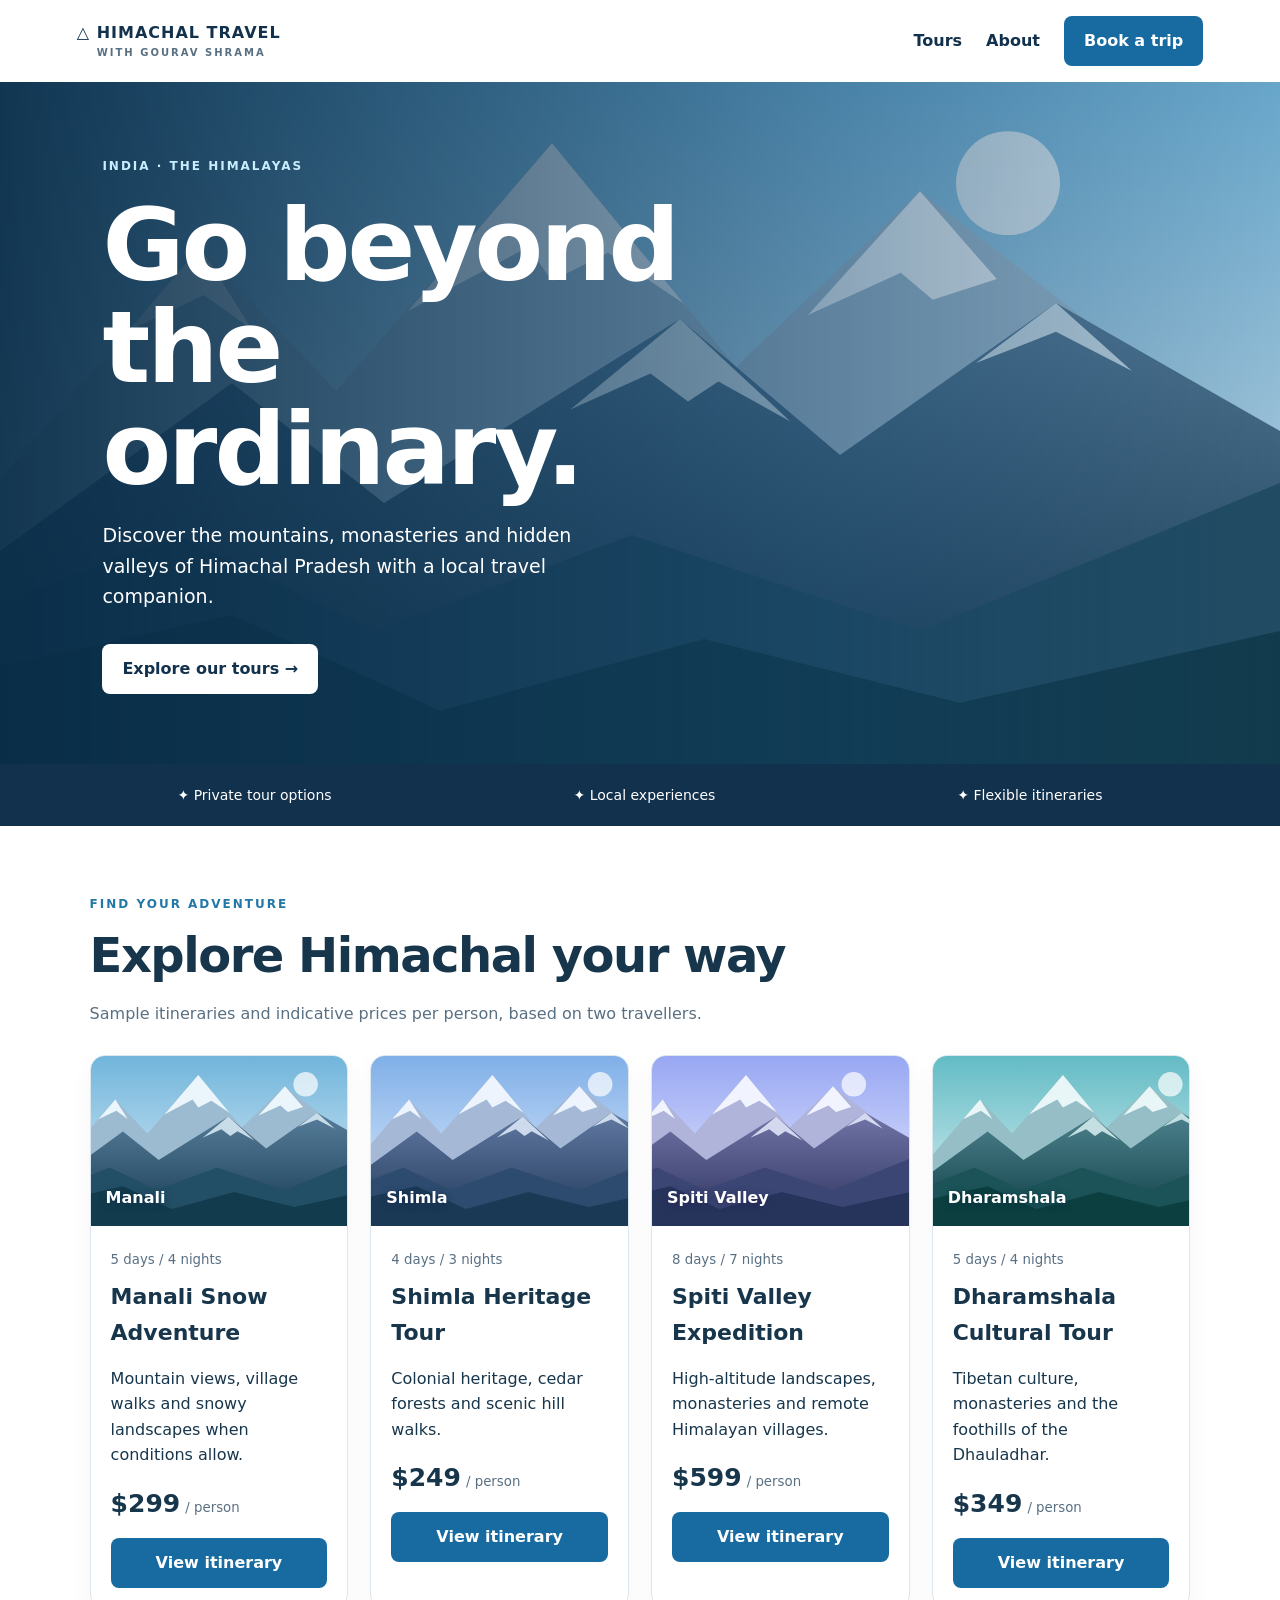
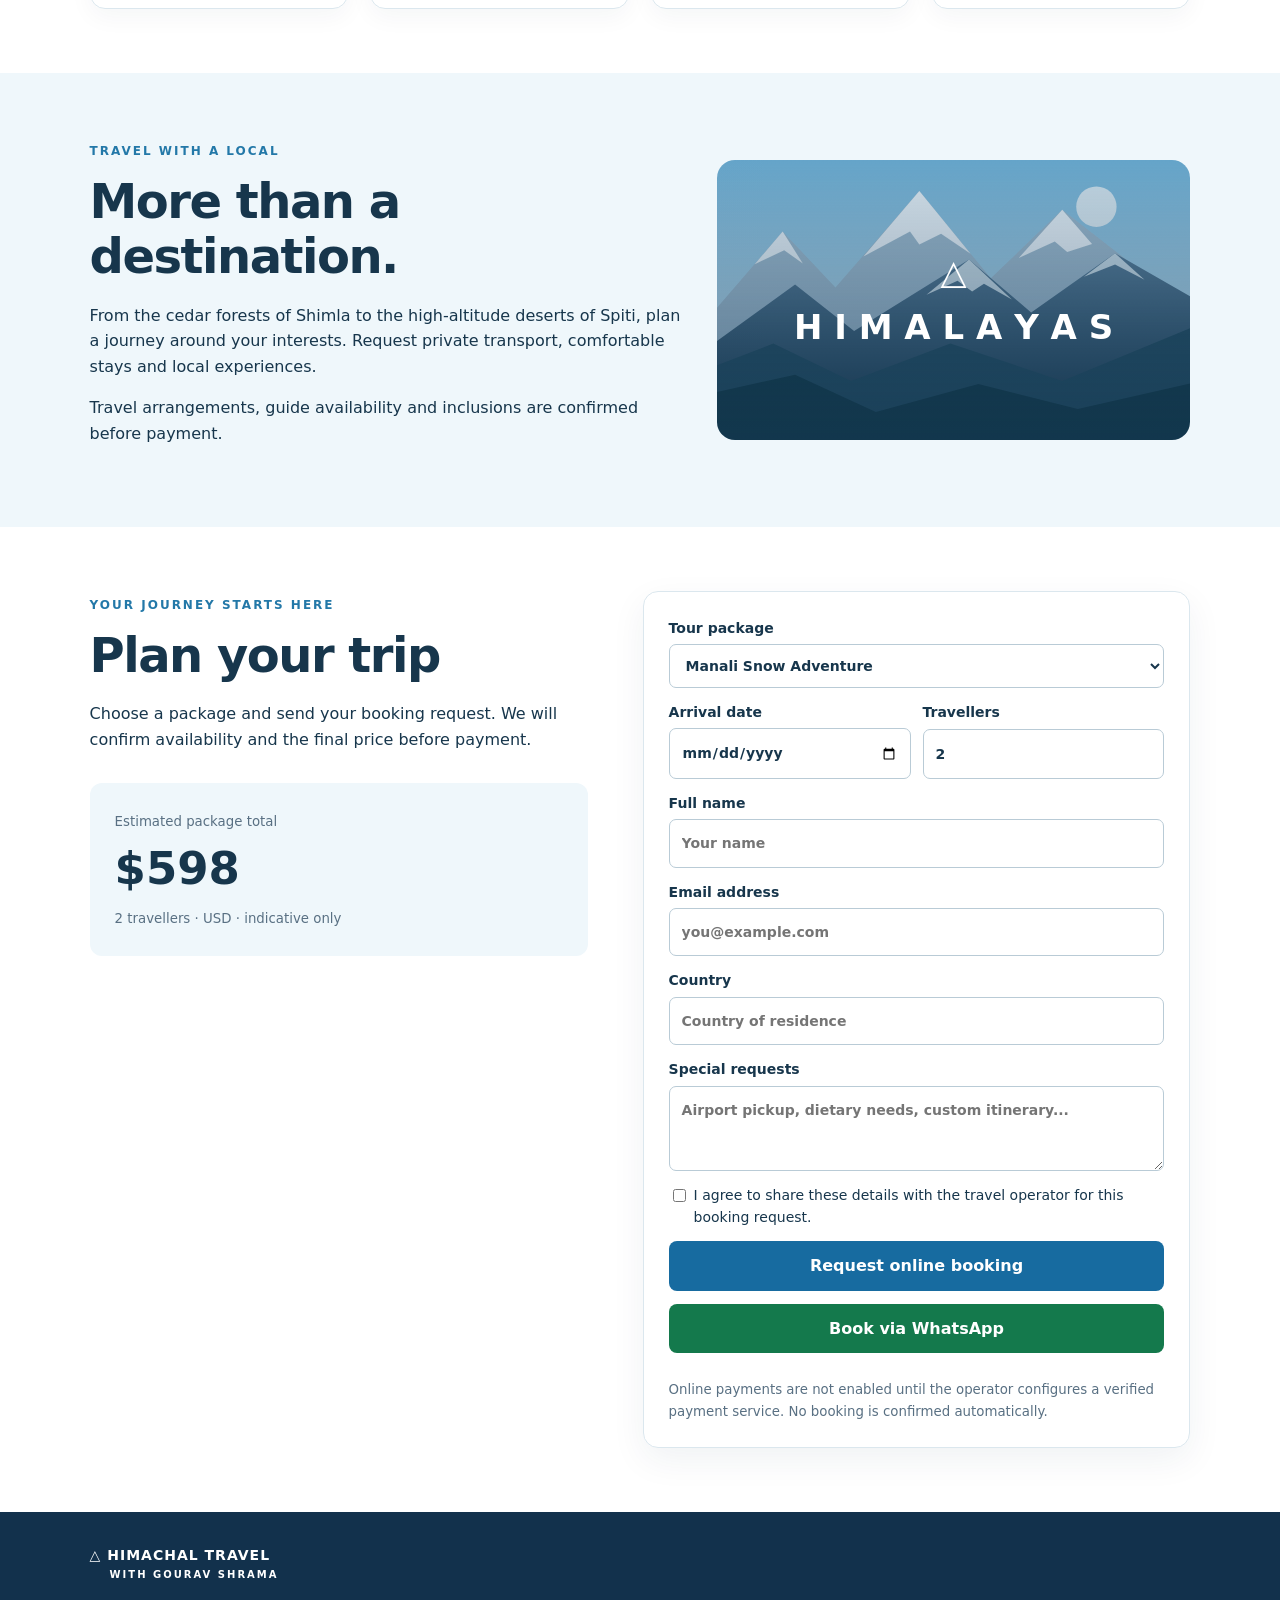
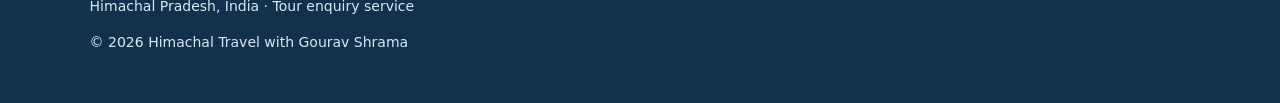
==== himachal-travel-updated/index.html @ ea7b20e8 "Update index.html" ====
<!doctype html><html lang="en"><head> <meta name="google-site-verification" content="g4-q1hpAnhOGBbg5wOtM6oH7bX7Vx7xSUIx_W6AOw4U" />                                <meta charset="utf-8"><meta name="viewport" content="width=device-width,initial-scale=1"><title>Himachal Travel with Gourav Shrama</title><link rel="stylesheet" href="style.css"></head><body><header><a class="brand" href="#home">△ HIMACHAL TRAVEL <small>WITH GOURAV SHRAMA</small></a><nav><a href="#tours">Tours</a><a href="#about">About</a><a href="#booking" class="btn">Book a trip</a></nav></header><main><section class="hero" id="home"><div class="hero-content"><span class="eyebrow">INDIA · THE HIMALAYAS</span><h1>Go beyond<br>the ordinary.</h1><p>Discover the mountains, monasteries and hidden valleys of Himachal Pradesh with a local travel companion.</p><a class="btn" href="#tours">Explore our tours →</a></div></section><section class="strip"><span>✦ Private tour options</span><span>✦ Local experiences</span><span>✦ Flexible itineraries</span></section><section id="tours" class="section"><span class="eyebrow">FIND YOUR ADVENTURE</span><h2>Explore Himachal your way</h2><p class="muted">Sample itineraries and indicative prices per person, based on two travellers.</p><div id="cards" class="cards"></div></section><section id="about" class="about section"><div><span class="eyebrow">TRAVEL WITH A LOCAL</span><h2>More than a destination.</h2><p>From the cedar forests of Shimla to the high-altitude deserts of Spiti, plan a journey around your interests. Request private transport, comfortable stays and local experiences.</p><p>Travel arrangements, guide availability and inclusions are confirmed before payment.</p></div><div class="mountain-art" aria-hidden="true">△<br>H I M A L A Y A S</div></section><section id="booking" class="section booking"><div><span class="eyebrow">YOUR JOURNEY STARTS HERE</span><h2>Plan your trip</h2><p>Choose a package and send your booking request. We will confirm availability and the final price before payment.</p><div class="estimate"><small>Estimated package total</small><strong id="total">$598</strong><small id="summary">2 travellers · USD · indicative only</small></div></div><form id="bookingForm"><label>Tour package<select id="tour" name="tour" required></select></label><div class="pair"><label>Arrival date<input type="date" name="date" id="date" required></label><label>Travellers<input type="number" id="people" name="people" min="1" max="20" value="2" required></label></div><label>Full name<input name="name" autocomplete="name" required maxlength="100" placeholder="Your name"></label><label>Email address<input type="email" name="email" autocomplete="email" required placeholder="you@example.com"></label><label>Country<input name="country" autocomplete="country-name" required maxlength="100" placeholder="Country of residence"></label><label>Special requests<textarea name="notes" maxlength="1000" placeholder="Airport pickup, dietary needs, custom itinerary..."></textarea></label><label class="consent"><input type="checkbox" required> I agree to share these details with the travel operator for this booking request.</label><button class="btn" type="submit">Request online booking</button><button class="btn whatsapp" type="button" id="wa">Book via WhatsApp</button><p id="status" role="status"></p><small>Online payments are not enabled until the operator configures a verified payment service. No booking is confirmed automatically.</small></form></section></main><footer><div class="brand">△ HIMACHAL TRAVEL <small>WITH GOURAV SHRAMA</small></div><p>Himachal Pradesh, India · Tour enquiry service</p><p>© <span id="year"></span> Himachal Travel with Gourav Shrama</p></footer><dialog id="details"><button id="close" aria-label="Close">×</button><div id="detailContent"></div><button class="btn" id="choose">Choose this tour</button></dialog><script src="app.js"></script></body></html>
---- himachal-travel-updated/style.css ----
:root{--navy:#12314c;--blue:#176ba0;--ice:#eff7fb;--ink:#17364c;--muted:#597083}*{box-sizing:border-box}html{scroll-behavior:smooth}body{margin:0;font-family:system-ui,Arial,sans-serif;color:var(--ink);background:#fff;line-height:1.6}header{display:flex;justify-content:space-between;align-items:center;padding:16px 6%;background:white;gap:20px}.brand{font-weight:850;letter-spacing:1px;line-height:1.2;color:var(--navy);text-decoration:none}.brand small{display:block;font-size:10px;letter-spacing:2px;margin:5px 0 0 20px}nav{display:flex;gap:24px;align-items:center}nav a{color:var(--navy);text-decoration:none;font-weight:600}.btn{display:inline-block;background:var(--blue);color:white;border:0;border-radius:8px;padding:12px 20px;text-decoration:none;font:inherit;font-weight:700;cursor:pointer;text-align:center}.btn:hover{background:#104f78}nav .btn{color:white}.hero{min-height:560px;background:linear-gradient(90deg,#092c47ed,#103d6270 65%,#12314c20),url('mountains.svg') center/cover;display:flex;align-items:center;padding:70px 8%;color:white}.hero-content{max-width:650px}.eyebrow{font-size:12px;font-weight:800;letter-spacing:2px;color:#2378a8}.hero .eyebrow{color:#c9edff}.hero h1{font-size:clamp(50px,8vw,100px);line-height:1.02;letter-spacing:-3px;margin:18px 0}.hero p{max-width:510px;font-size:19px}.hero .btn{background:white;color:var(--navy);margin-top:14px}.strip{display:flex;justify-content:space-around;gap:15px;flex-wrap:wrap;background:var(--navy);color:white;padding:20px 5%;font-size:14px}.section{padding:64px 7%;max-width:1440px;margin:auto}h2{font-size:clamp(30px,4vw,48px);letter-spacing:-1.5px;line-height:1.15;margin:12px 0 18px}.muted,small{color:var(--muted)}.cards{display:grid;grid-template-columns:repeat(auto-fit,minmax(245px,1fr));gap:22px;margin-top:28px}.tour-card{border:1px solid #dbe7ee;border-radius:15px;overflow:hidden;box-shadow:0 8px 25px #12314c0b}.tour-image{height:170px;background:url('mountains.svg') center/cover;display:flex;align-items:flex-end;padding:15px;color:white;text-shadow:0 2px 7px #12314c}.tour-card:nth-child(2) .tour-image{background-position:20% 70%;filter:hue-rotate(15deg)}.tour-card:nth-child(3) .tour-image{background-position:80% 50%;filter:hue-rotate(35deg)}.tour-card:nth-child(4) .tour-image{background-position:0% 30%;filter:hue-rotate(-20deg)}.tour-content{padding:20px}.tour-content h3{margin:8px 0;font-size:22px}.price{font-size:25px;font-weight:800}.tour-content .btn{width:100%;margin-top:14px}.about{background:var(--ice);display:grid;grid-template-columns:1.25fr 1fr;gap:35px;align-items:center}.mountain-art{background:linear-gradient(#12314c20,#12314c80),url('mountains.svg') center/cover;border-radius:18px;min-height:280px;display:grid;place-content:center;text-align:center;color:white;font-size:34px;font-weight:700}.booking{display:grid;grid-template-columns:1fr 1.1fr;gap:55px}.estimate{padding:25px;background:var(--ice);border-radius:12px;margin-top:30px}.estimate strong{display:block;font-size:45px}form{display:grid;gap:13px;border:1px solid #dbe7ee;padding:25px;border-radius:15px;box-shadow:0 12px 35px #12314c10}label{display:grid;gap:5px;font-weight:650;font-size:14px}input,select,textarea{width:100%;padding:12px;border:1px solid #b9cbd6;border-radius:7px;font:inherit;color:var(--ink);background:white}textarea{min-height:85px}.pair{display:grid;grid-template-columns:1fr 1fr;gap:12px}.consent{display:flex;align-items:flex-start;font-weight:400}.consent input{width:auto;margin-top:5px}.whatsapp{background:#14794c}.whatsapp:hover{background:#105d3b}#status{margin:0;overflow-wrap:anywhere}footer{background:var(--navy);color:#d9e8f1;padding:35px 7%;font-size:14px}footer .brand,footer small{color:white}dialog{border:0;border-radius:16px;max-width:550px;width:90%;padding:30px;color:var(--ink)}dialog::backdrop{background:#092c47aa}#close{float:right;border:0;background:none;font-size:28px;cursor:pointer}@media(max-width:700px){header{padding:14px 4%}nav{gap:10px}nav a:not(.btn){display:none}.hero{min-height:490px}.section{padding:45px 5%}.about,.booking{grid-template-columns:1fr;gap:25px}.pair{grid-template-columns:1fr}.strip{justify-content:center}.hero h1{letter-spacing:-2px}}
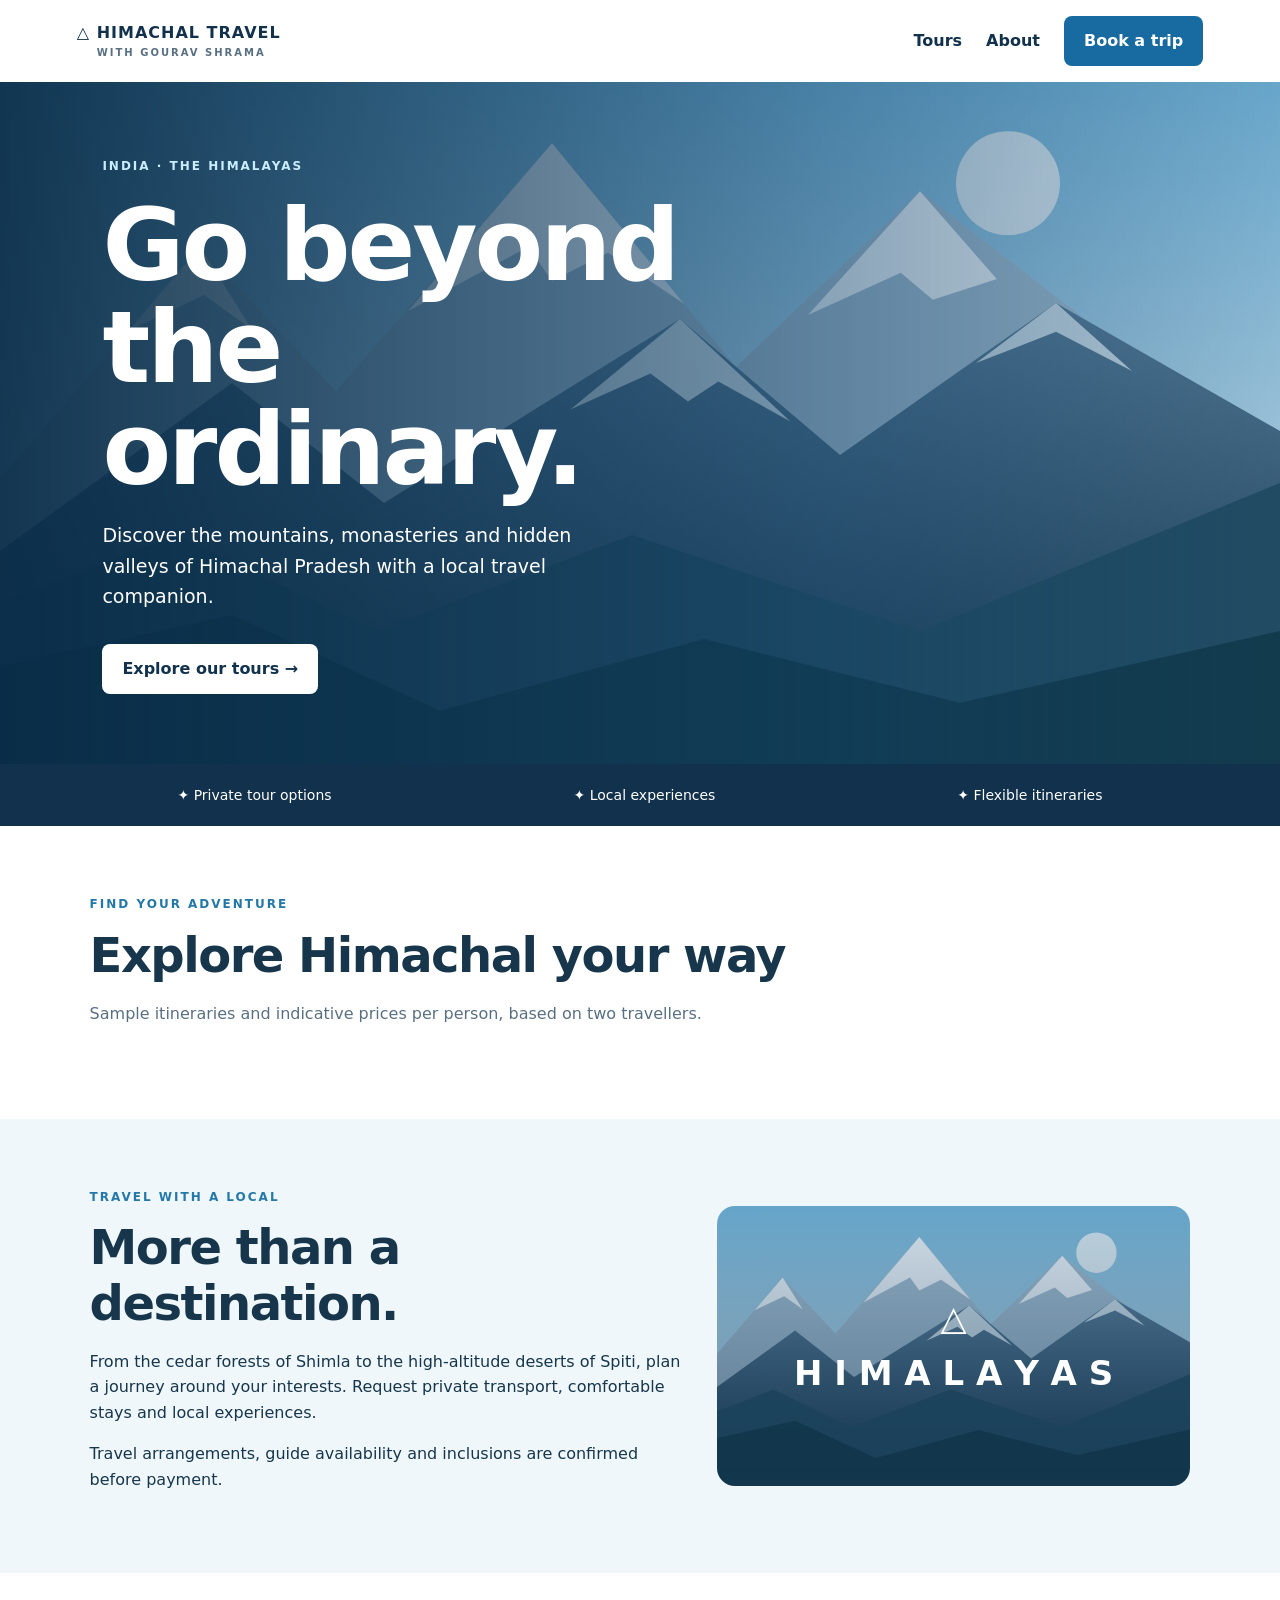
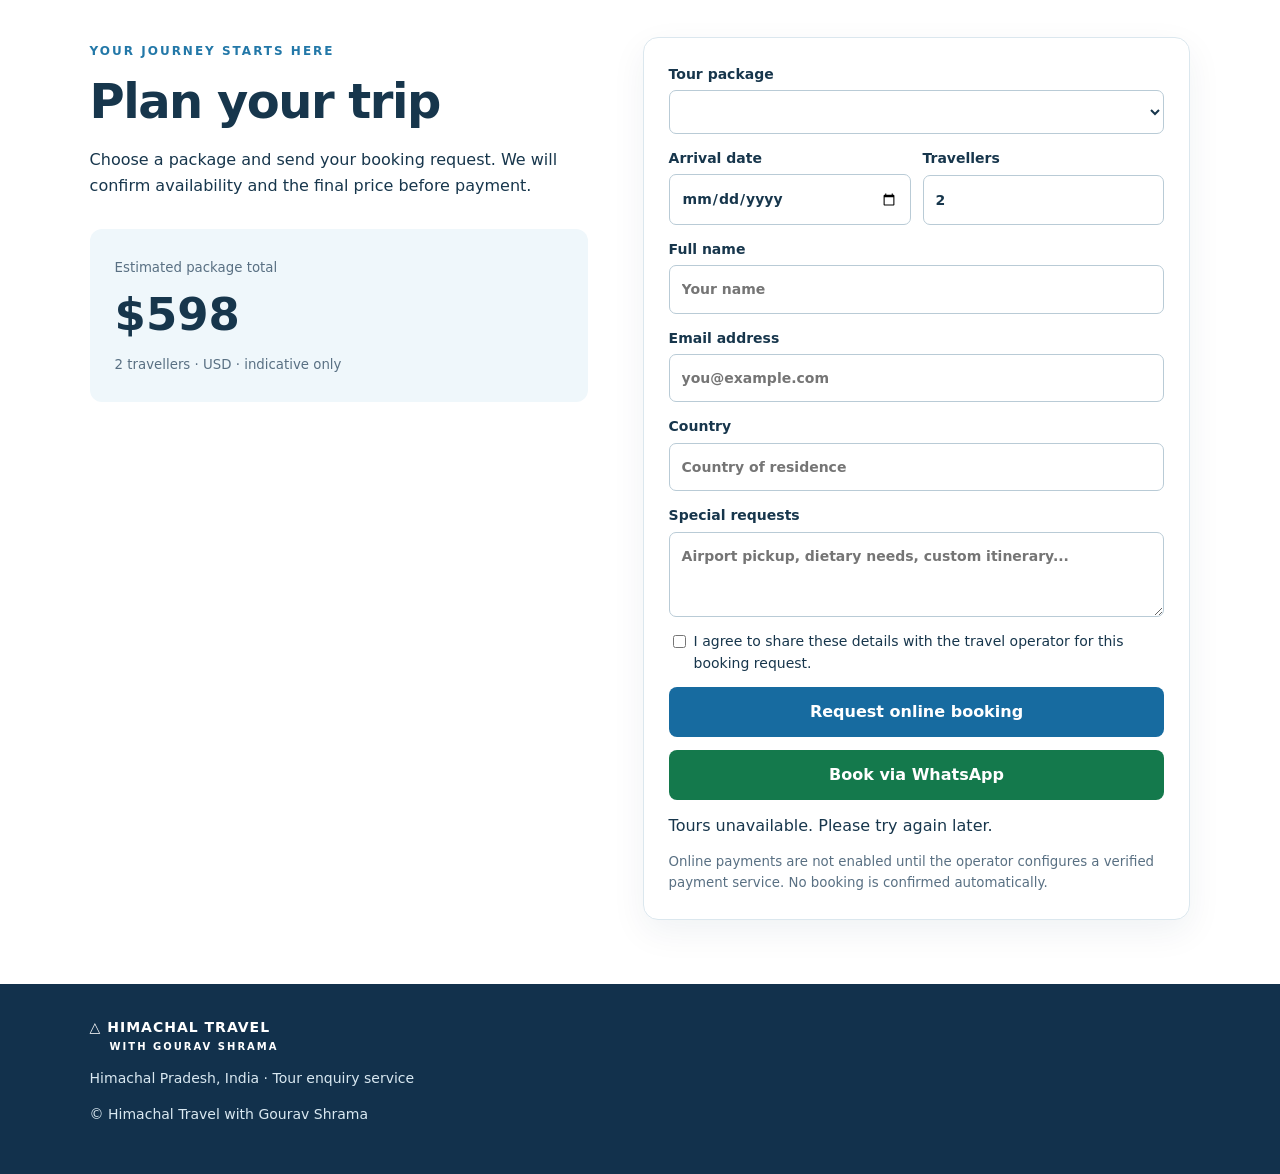
==== commit 0369fe11: "Add files via upload" ====
--- a/himachal-travel-updated/index.html
+++ b/himachal-travel-updated/index.html
@@ -1 +1 @@
-<!doctype html><html lang="en"><head> <meta name="google-site-verification" content="g4-q1hpAnhOGBbg5wOtM6oH7bX7Vx7xSUIx_W6AOw4U" />                                <meta charset="utf-8"><meta name="viewport" content="width=device-width,initial-scale=1"><title>Himachal Travel with Gourav Shrama</title><link rel="stylesheet" href="style.css"></head><body><header><a class="brand" href="#home">△ HIMACHAL TRAVEL <small>WITH GOURAV SHRAMA</small></a><nav><a href="#tours">Tours</a><a href="#about">About</a><a href="#booking" class="btn">Book a trip</a></nav></header><main><section class="hero" id="home"><div class="hero-content"><span class="eyebrow">INDIA · THE HIMALAYAS</span><h1>Go beyond<br>the ordinary.</h1><p>Discover the mountains, monasteries and hidden valleys of Himachal Pradesh with a local travel companion.</p><a class="btn" href="#tours">Explore our tours →</a></div></section><section class="strip"><span>✦ Private tour options</span><span>✦ Local experiences</span><span>✦ Flexible itineraries</span></section><section id="tours" class="section"><span class="eyebrow">FIND YOUR ADVENTURE</span><h2>Explore Himachal your way</h2><p class="muted">Sample itineraries and indicative prices per person, based on two travellers.</p><div id="cards" class="cards"></div></section><section id="about" class="about section"><div><span class="eyebrow">TRAVEL WITH A LOCAL</span><h2>More than a destination.</h2><p>From the cedar forests of Shimla to the high-altitude deserts of Spiti, plan a journey around your interests. Request private transport, comfortable stays and local experiences.</p><p>Travel arrangements, guide availability and inclusions are confirmed before payment.</p></div><div class="mountain-art" aria-hidden="true">△<br>H I M A L A Y A S</div></section><section id="booking" class="section booking"><div><span class="eyebrow">YOUR JOURNEY STARTS HERE</span><h2>Plan your trip</h2><p>Choose a package and send your booking request. We will confirm availability and the final price before payment.</p><div class="estimate"><small>Estimated package total</small><strong id="total">$598</strong><small id="summary">2 travellers · USD · indicative only</small></div></div><form id="bookingForm"><label>Tour package<select id="tour" name="tour" required></select></label><div class="pair"><label>Arrival date<input type="date" name="date" id="date" required></label><label>Travellers<input type="number" id="people" name="people" min="1" max="20" value="2" required></label></div><label>Full name<input name="name" autocomplete="name" required maxlength="100" placeholder="Your name"></label><label>Email address<input type="email" name="email" autocomplete="email" required placeholder="you@example.com"></label><label>Country<input name="country" autocomplete="country-name" required maxlength="100" placeholder="Country of residence"></label><label>Special requests<textarea name="notes" maxlength="1000" placeholder="Airport pickup, dietary needs, custom itinerary..."></textarea></label><label class="consent"><input type="checkbox" required> I agree to share these details with the travel operator for this booking request.</label><button class="btn" type="submit">Request online booking</button><button class="btn whatsapp" type="button" id="wa">Book via WhatsApp</button><p id="status" role="status"></p><small>Online payments are not enabled until the operator configures a verified payment service. No booking is confirmed automatically.</small></form></section></main><footer><div class="brand">△ HIMACHAL TRAVEL <small>WITH GOURAV SHRAMA</small></div><p>Himachal Pradesh, India · Tour enquiry service</p><p>© <span id="year"></span> Himachal Travel with Gourav Shrama</p></footer><dialog id="details"><button id="close" aria-label="Close">×</button><div id="detailContent"></div><button class="btn" id="choose">Choose this tour</button></dialog><script src="app.js"></script></body></html>
+<!doctype html><html lang="en"><head><meta name="google-site-verification" content="g4-q1hpAnhOGBbg5wOtM6oH7bX7Vx7xSUIx_W6AOw4U" /><meta charset="utf-8"><meta name="viewport" content="width=device-width,initial-scale=1"><title>Himachal Travel with Gourav Shrama</title><link rel="stylesheet" href="style.css"></head><body><header><a class="brand" href="#home">△ HIMACHAL TRAVEL <small>WITH GOURAV SHRAMA</small></a><nav><a href="#tours">Tours</a><a href="#about">About</a><a href="#booking" class="btn">Book a trip</a></nav></header><main><section class="hero" id="home"><div class="hero-content"><span class="eyebrow">INDIA · THE HIMALAYAS</span><h1>Go beyond<br>the ordinary.</h1><p>Discover the mountains, monasteries and hidden valleys of Himachal Pradesh with a local travel companion.</p><a class="btn" href="#tours">Explore our tours →</a></div></section><section class="strip"><span>✦ Private tour options</span><span>✦ Local experiences</span><span>✦ Flexible itineraries</span></section><section id="tours" class="section"><span class="eyebrow">FIND YOUR ADVENTURE</span><h2>Explore Himachal your way</h2><p class="muted">Sample itineraries and indicative prices per person, based on two travellers.</p><div id="cards" class="cards"></div></section><section id="about" class="about section"><div><span class="eyebrow">TRAVEL WITH A LOCAL</span><h2>More than a destination.</h2><p>From the cedar forests of Shimla to the high-altitude deserts of Spiti, plan a journey around your interests. Request private transport, comfortable stays and local experiences.</p><p>Travel arrangements, guide availability and inclusions are confirmed before payment.</p></div><div class="mountain-art" aria-hidden="true">△<br>H I M A L A Y A S</div></section><section id="booking" class="section booking"><div><span class="eyebrow">YOUR JOURNEY STARTS HERE</span><h2>Plan your trip</h2><p>Choose a package and send your booking request. We will confirm availability and the final price before payment.</p><div class="estimate"><small>Estimated package total</small><strong id="total">$598</strong><small id="summary">2 travellers · USD · indicative only</small></div></div><form id="bookingForm"><label>Tour package<select id="tour" name="tour" required></select></label><div class="pair"><label>Arrival date<input type="date" name="date" id="date" required></label><label>Travellers<input type="number" id="people" name="people" min="1" max="20" value="2" required></label></div><label>Full name<input name="name" autocomplete="name" required maxlength="100" placeholder="Your name"></label><label>Email address<input type="email" name="email" autocomplete="email" required placeholder="you@example.com"></label><label>Country<input name="country" autocomplete="country-name" required maxlength="100" placeholder="Country of residence"></label><label>Special requests<textarea name="notes" maxlength="1000" placeholder="Airport pickup, dietary needs, custom itinerary..."></textarea></label><label class="consent"><input type="checkbox" required> I agree to share these details with the travel operator for this booking request.</label><button class="btn" type="submit">Request online booking</button><button class="btn whatsapp" type="button" id="wa">Book via WhatsApp</button><p id="status" role="status"></p><small>Online payments are not enabled until the operator configures a verified payment service. No booking is confirmed automatically.</small></form></section></main><footer><div class="brand">△ HIMACHAL TRAVEL <small>WITH GOURAV SHRAMA</small></div><p>Himachal Pradesh, India · Tour enquiry service</p><p>© <span id="year"></span> Himachal Travel with Gourav Shrama</p></footer><dialog id="details"><button id="close" aria-label="Close">×</button><div id="detailContent"></div><button class="btn" id="choose">Choose this tour</button></dialog><script src="app.js"></script></body></html>
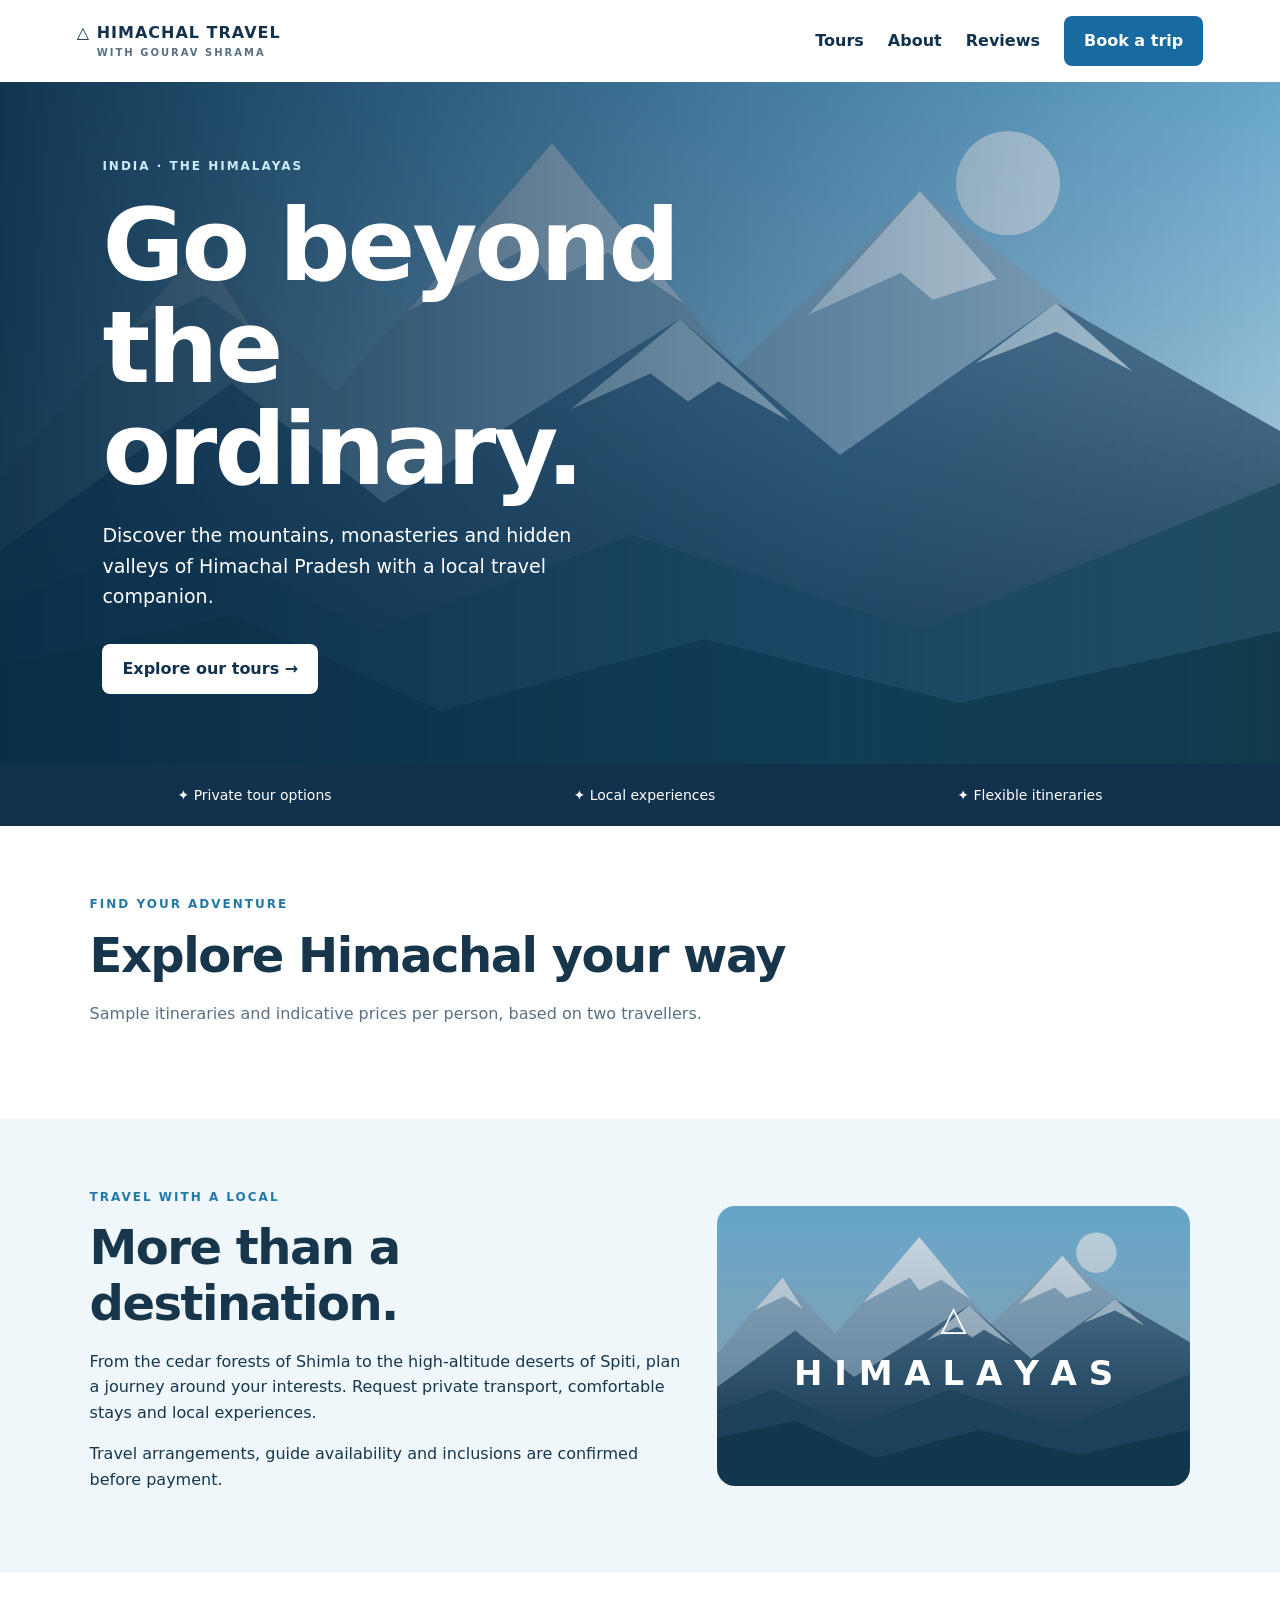
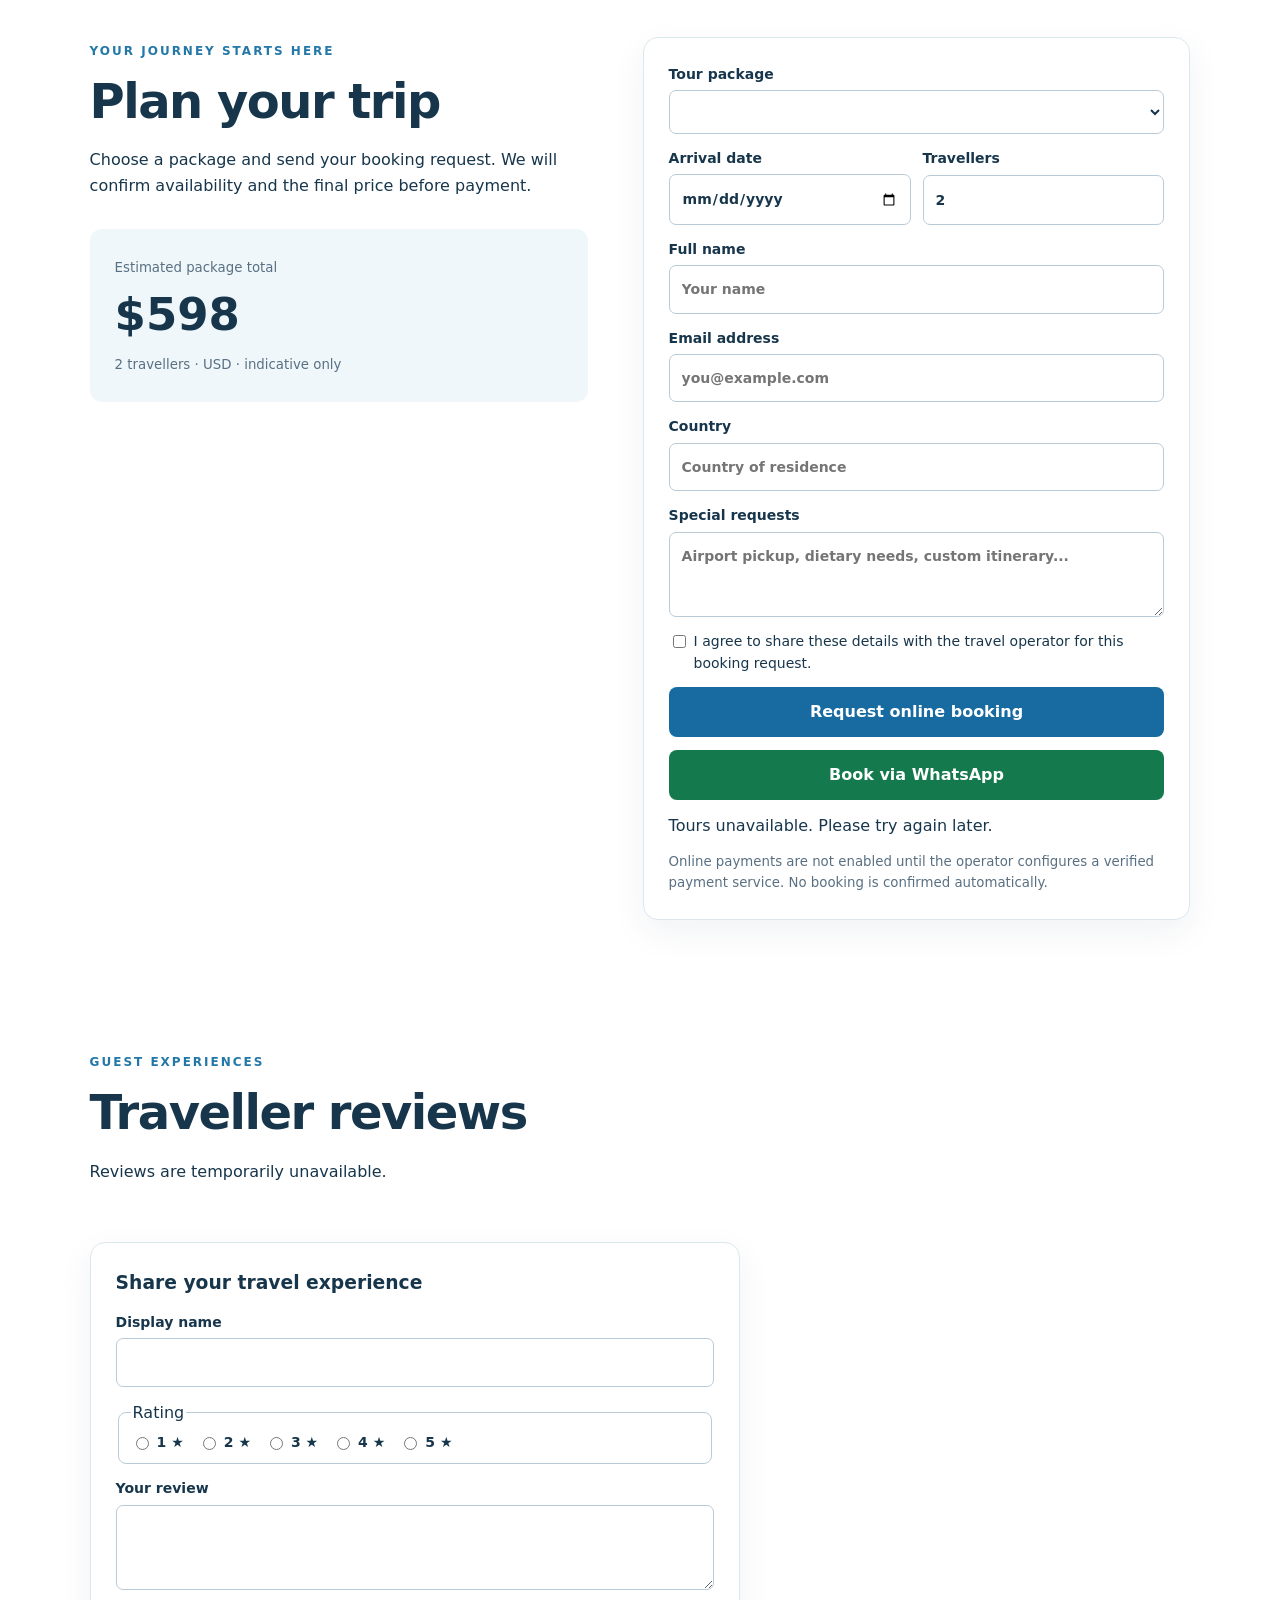
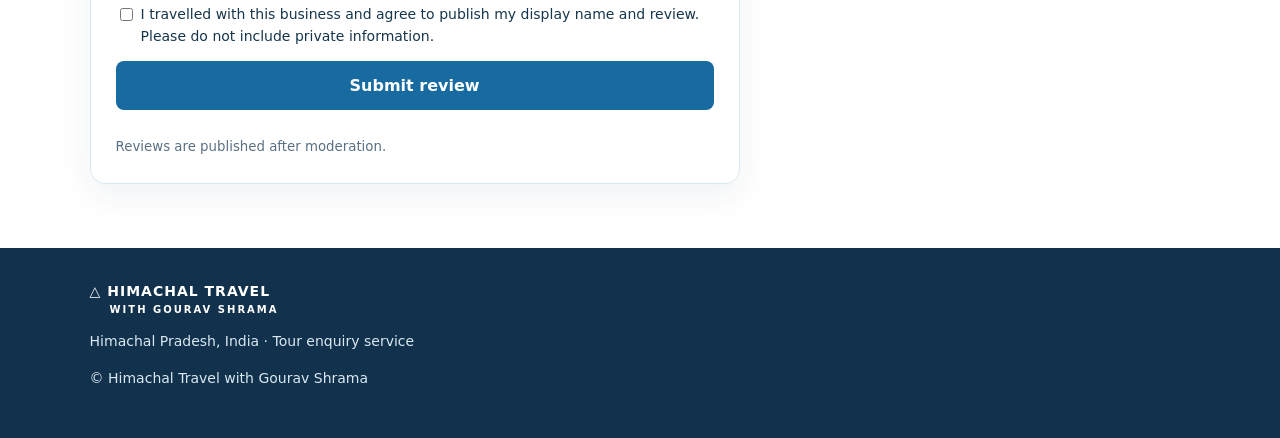
==== commit 986fbf9c: "Add files via upload" ====
--- a/himachal-travel-updated/index.html
+++ b/himachal-travel-updated/index.html
@@ -1 +1 @@
-<!doctype html><html lang="en"><head><meta name="google-site-verification" content="g4-q1hpAnhOGBbg5wOtM6oH7bX7Vx7xSUIx_W6AOw4U" /><meta charset="utf-8"><meta name="viewport" content="width=device-width,initial-scale=1"><title>Himachal Travel with Gourav Shrama</title><link rel="stylesheet" href="style.css"></head><body><header><a class="brand" href="#home">△ HIMACHAL TRAVEL <small>WITH GOURAV SHRAMA</small></a><nav><a href="#tours">Tours</a><a href="#about">About</a><a href="#booking" class="btn">Book a trip</a></nav></header><main><section class="hero" id="home"><div class="hero-content"><span class="eyebrow">INDIA · THE HIMALAYAS</span><h1>Go beyond<br>the ordinary.</h1><p>Discover the mountains, monasteries and hidden valleys of Himachal Pradesh with a local travel companion.</p><a class="btn" href="#tours">Explore our tours →</a></div></section><section class="strip"><span>✦ Private tour options</span><span>✦ Local experiences</span><span>✦ Flexible itineraries</span></section><section id="tours" class="section"><span class="eyebrow">FIND YOUR ADVENTURE</span><h2>Explore Himachal your way</h2><p class="muted">Sample itineraries and indicative prices per person, based on two travellers.</p><div id="cards" class="cards"></div></section><section id="about" class="about section"><div><span class="eyebrow">TRAVEL WITH A LOCAL</span><h2>More than a destination.</h2><p>From the cedar forests of Shimla to the high-altitude deserts of Spiti, plan a journey around your interests. Request private transport, comfortable stays and local experiences.</p><p>Travel arrangements, guide availability and inclusions are confirmed before payment.</p></div><div class="mountain-art" aria-hidden="true">△<br>H I M A L A Y A S</div></section><section id="booking" class="section booking"><div><span class="eyebrow">YOUR JOURNEY STARTS HERE</span><h2>Plan your trip</h2><p>Choose a package and send your booking request. We will confirm availability and the final price before payment.</p><div class="estimate"><small>Estimated package total</small><strong id="total">$598</strong><small id="summary">2 travellers · USD · indicative only</small></div></div><form id="bookingForm"><label>Tour package<select id="tour" name="tour" required></select></label><div class="pair"><label>Arrival date<input type="date" name="date" id="date" required></label><label>Travellers<input type="number" id="people" name="people" min="1" max="20" value="2" required></label></div><label>Full name<input name="name" autocomplete="name" required maxlength="100" placeholder="Your name"></label><label>Email address<input type="email" name="email" autocomplete="email" required placeholder="you@example.com"></label><label>Country<input name="country" autocomplete="country-name" required maxlength="100" placeholder="Country of residence"></label><label>Special requests<textarea name="notes" maxlength="1000" placeholder="Airport pickup, dietary needs, custom itinerary..."></textarea></label><label class="consent"><input type="checkbox" required> I agree to share these details with the travel operator for this booking request.</label><button class="btn" type="submit">Request online booking</button><button class="btn whatsapp" type="button" id="wa">Book via WhatsApp</button><p id="status" role="status"></p><small>Online payments are not enabled until the operator configures a verified payment service. No booking is confirmed automatically.</small></form></section></main><footer><div class="brand">△ HIMACHAL TRAVEL <small>WITH GOURAV SHRAMA</small></div><p>Himachal Pradesh, India · Tour enquiry service</p><p>© <span id="year"></span> Himachal Travel with Gourav Shrama</p></footer><dialog id="details"><button id="close" aria-label="Close">×</button><div id="detailContent"></div><button class="btn" id="choose">Choose this tour</button></dialog><script src="app.js"></script></body></html>
+<!doctype html><html lang="en"><head><meta name="google-site-verification" content="g4-q1hpAnhOGBbg5wOtM6oH7bX7Vx7xSUIx_W6AOw4U" /><meta charset="utf-8"><meta name="viewport" content="width=device-width,initial-scale=1"><title>Himachal Travel with Gourav Shrama</title><link rel="stylesheet" href="style.css"></head><body><header><a class="brand" href="#home">△ HIMACHAL TRAVEL <small>WITH GOURAV SHRAMA</small></a><nav><a href="#tours">Tours</a><a href="#about">About</a><a href="#reviews">Reviews</a><a href="#booking" class="btn">Book a trip</a></nav></header><main><section class="hero" id="home"><div class="hero-content"><span class="eyebrow">INDIA · THE HIMALAYAS</span><h1>Go beyond<br>the ordinary.</h1><p>Discover the mountains, monasteries and hidden valleys of Himachal Pradesh with a local travel companion.</p><a class="btn" href="#tours">Explore our tours →</a></div></section><section class="strip"><span>✦ Private tour options</span><span>✦ Local experiences</span><span>✦ Flexible itineraries</span></section><section id="tours" class="section"><span class="eyebrow">FIND YOUR ADVENTURE</span><h2>Explore Himachal your way</h2><p class="muted">Sample itineraries and indicative prices per person, based on two travellers.</p><div id="cards" class="cards"></div></section><section id="about" class="about section"><div><span class="eyebrow">TRAVEL WITH A LOCAL</span><h2>More than a destination.</h2><p>From the cedar forests of Shimla to the high-altitude deserts of Spiti, plan a journey around your interests. Request private transport, comfortable stays and local experiences.</p><p>Travel arrangements, guide availability and inclusions are confirmed before payment.</p></div><div class="mountain-art" aria-hidden="true">△<br>H I M A L A Y A S</div></section><section id="booking" class="section booking"><div><span class="eyebrow">YOUR JOURNEY STARTS HERE</span><h2>Plan your trip</h2><p>Choose a package and send your booking request. We will confirm availability and the final price before payment.</p><div class="estimate"><small>Estimated package total</small><strong id="total">$598</strong><small id="summary">2 travellers · USD · indicative only</small></div></div><form id="bookingForm"><label>Tour package<select id="tour" name="tour" required></select></label><div class="pair"><label>Arrival date<input type="date" name="date" id="date" required></label><label>Travellers<input type="number" id="people" name="people" min="1" max="20" value="2" required></label></div><label>Full name<input name="name" autocomplete="name" required maxlength="100" placeholder="Your name"></label><label>Email address<input type="email" name="email" autocomplete="email" required placeholder="you@example.com"></label><label>Country<input name="country" autocomplete="country-name" required maxlength="100" placeholder="Country of residence"></label><label>Special requests<textarea name="notes" maxlength="1000" placeholder="Airport pickup, dietary needs, custom itinerary..."></textarea></label><label class="consent"><input type="checkbox" required> I agree to share these details with the travel operator for this booking request.</label><button class="btn" type="submit">Request online booking</button><button class="btn whatsapp" type="button" id="wa">Book via WhatsApp</button><p id="status" role="status"></p><small>Online payments are not enabled until the operator configures a verified payment service. No booking is confirmed automatically.</small></form></section><section class="section" id="reviews"><span class="eyebrow">GUEST EXPERIENCES</span><h2>Traveller reviews</h2><p id="reviewSummary" aria-live="polite">Loading reviews…</p><div id="reviewList" class="cards"></div><form id="reviewForm" class="review-form"><h3>Share your travel experience</h3><label>Display name<input name="name" maxlength="80" required></label><fieldset><legend>Rating</legend><div class="rating-options"><label><input type="radio" name="rating" value="1" required> 1 ★</label><label><input type="radio" name="rating" value="2" required> 2 ★</label><label><input type="radio" name="rating" value="3" required> 3 ★</label><label><input type="radio" name="rating" value="4" required> 4 ★</label><label><input type="radio" name="rating" value="5" required> 5 ★</label></div></fieldset><label>Your review<textarea name="body" minlength="10" maxlength="1500" required></textarea></label><div hidden><label>Website<input name="website" tabindex="-1" autocomplete="off"></label></div><label class="consent"><input type="checkbox" name="consent" required> I travelled with this business and agree to publish my display name and review. Please do not include private information.</label><button class="btn">Submit review</button><p id="reviewStatus" role="status"></p><small>Reviews are published after moderation.</small></form></section></main><footer><div class="brand">△ HIMACHAL TRAVEL <small>WITH GOURAV SHRAMA</small></div><p>Himachal Pradesh, India · Tour enquiry service</p><p>© <span id="year"></span> Himachal Travel with Gourav Shrama</p></footer><dialog id="details"><button id="close" aria-label="Close">×</button><div id="detailContent"></div><button class="btn" id="choose">Choose this tour</button></dialog><script src="app.js"></script></body></html>
--- a/himachal-travel-updated/style.css
+++ b/himachal-travel-updated/style.css
@@ -1 +1,3 @@
 :root{--navy:#12314c;--blue:#176ba0;--ice:#eff7fb;--ink:#17364c;--muted:#597083}*{box-sizing:border-box}html{scroll-behavior:smooth}body{margin:0;font-family:system-ui,Arial,sans-serif;color:var(--ink);background:#fff;line-height:1.6}header{display:flex;justify-content:space-between;align-items:center;padding:16px 6%;background:white;gap:20px}.brand{font-weight:850;letter-spacing:1px;line-height:1.2;color:var(--navy);text-decoration:none}.brand small{display:block;font-size:10px;letter-spacing:2px;margin:5px 0 0 20px}nav{display:flex;gap:24px;align-items:center}nav a{color:var(--navy);text-decoration:none;font-weight:600}.btn{display:inline-block;background:var(--blue);color:white;border:0;border-radius:8px;padding:12px 20px;text-decoration:none;font:inherit;font-weight:700;cursor:pointer;text-align:center}.btn:hover{background:#104f78}nav .btn{color:white}.hero{min-height:560px;background:linear-gradient(90deg,#092c47ed,#103d6270 65%,#12314c20),url('mountains.svg') center/cover;display:flex;align-items:center;padding:70px 8%;color:white}.hero-content{max-width:650px}.eyebrow{font-size:12px;font-weight:800;letter-spacing:2px;color:#2378a8}.hero .eyebrow{color:#c9edff}.hero h1{font-size:clamp(50px,8vw,100px);line-height:1.02;letter-spacing:-3px;margin:18px 0}.hero p{max-width:510px;font-size:19px}.hero .btn{background:white;color:var(--navy);margin-top:14px}.strip{display:flex;justify-content:space-around;gap:15px;flex-wrap:wrap;background:var(--navy);color:white;padding:20px 5%;font-size:14px}.section{padding:64px 7%;max-width:1440px;margin:auto}h2{font-size:clamp(30px,4vw,48px);letter-spacing:-1.5px;line-height:1.15;margin:12px 0 18px}.muted,small{color:var(--muted)}.cards{display:grid;grid-template-columns:repeat(auto-fit,minmax(245px,1fr));gap:22px;margin-top:28px}.tour-card{border:1px solid #dbe7ee;border-radius:15px;overflow:hidden;box-shadow:0 8px 25px #12314c0b}.tour-image{height:170px;background:url('mountains.svg') center/cover;display:flex;align-items:flex-end;padding:15px;color:white;text-shadow:0 2px 7px #12314c}.tour-card:nth-child(2) .tour-image{background-position:20% 70%;filter:hue-rotate(15deg)}.tour-card:nth-child(3) .tour-image{background-position:80% 50%;filter:hue-rotate(35deg)}.tour-card:nth-child(4) .tour-image{background-position:0% 30%;filter:hue-rotate(-20deg)}.tour-content{padding:20px}.tour-content h3{margin:8px 0;font-size:22px}.price{font-size:25px;font-weight:800}.tour-content .btn{width:100%;margin-top:14px}.about{background:var(--ice);display:grid;grid-template-columns:1.25fr 1fr;gap:35px;align-items:center}.mountain-art{background:linear-gradient(#12314c20,#12314c80),url('mountains.svg') center/cover;border-radius:18px;min-height:280px;display:grid;place-content:center;text-align:center;color:white;font-size:34px;font-weight:700}.booking{display:grid;grid-template-columns:1fr 1.1fr;gap:55px}.estimate{padding:25px;background:var(--ice);border-radius:12px;margin-top:30px}.estimate strong{display:block;font-size:45px}form{display:grid;gap:13px;border:1px solid #dbe7ee;padding:25px;border-radius:15px;box-shadow:0 12px 35px #12314c10}label{display:grid;gap:5px;font-weight:650;font-size:14px}input,select,textarea{width:100%;padding:12px;border:1px solid #b9cbd6;border-radius:7px;font:inherit;color:var(--ink);background:white}textarea{min-height:85px}.pair{display:grid;grid-template-columns:1fr 1fr;gap:12px}.consent{display:flex;align-items:flex-start;font-weight:400}.consent input{width:auto;margin-top:5px}.whatsapp{background:#14794c}.whatsapp:hover{background:#105d3b}#status{margin:0;overflow-wrap:anywhere}footer{background:var(--navy);color:#d9e8f1;padding:35px 7%;font-size:14px}footer .brand,footer small{color:white}dialog{border:0;border-radius:16px;max-width:550px;width:90%;padding:30px;color:var(--ink)}dialog::backdrop{background:#092c47aa}#close{float:right;border:0;background:none;font-size:28px;cursor:pointer}@media(max-width:700px){header{padding:14px 4%}nav{gap:10px}nav a:not(.btn){display:none}.hero{min-height:490px}.section{padding:45px 5%}.about,.booking{grid-template-columns:1fr;gap:25px}.pair{grid-template-columns:1fr}.strip{justify-content:center}.hero h1{letter-spacing:-2px}} 
+
+.review-form{max-width:650px;margin-top:30px}.review-form h3{margin:0}.review-form fieldset{border:1px solid #b9cbd6;border-radius:8px}.rating-options{display:flex;flex-wrap:wrap;gap:14px}.rating-options label{display:flex;align-items:center}.rating-options input{width:auto}.review-card{padding:20px;border:1px solid #dbe7ee;border-radius:12px;overflow-wrap:anywhere}.review-card p{white-space:pre-wrap}.review-stars{color:#a56a00;font-size:22px;letter-spacing:2px;margin:0}.review-form [hidden]{display:none}#reviewStatus{margin:0}
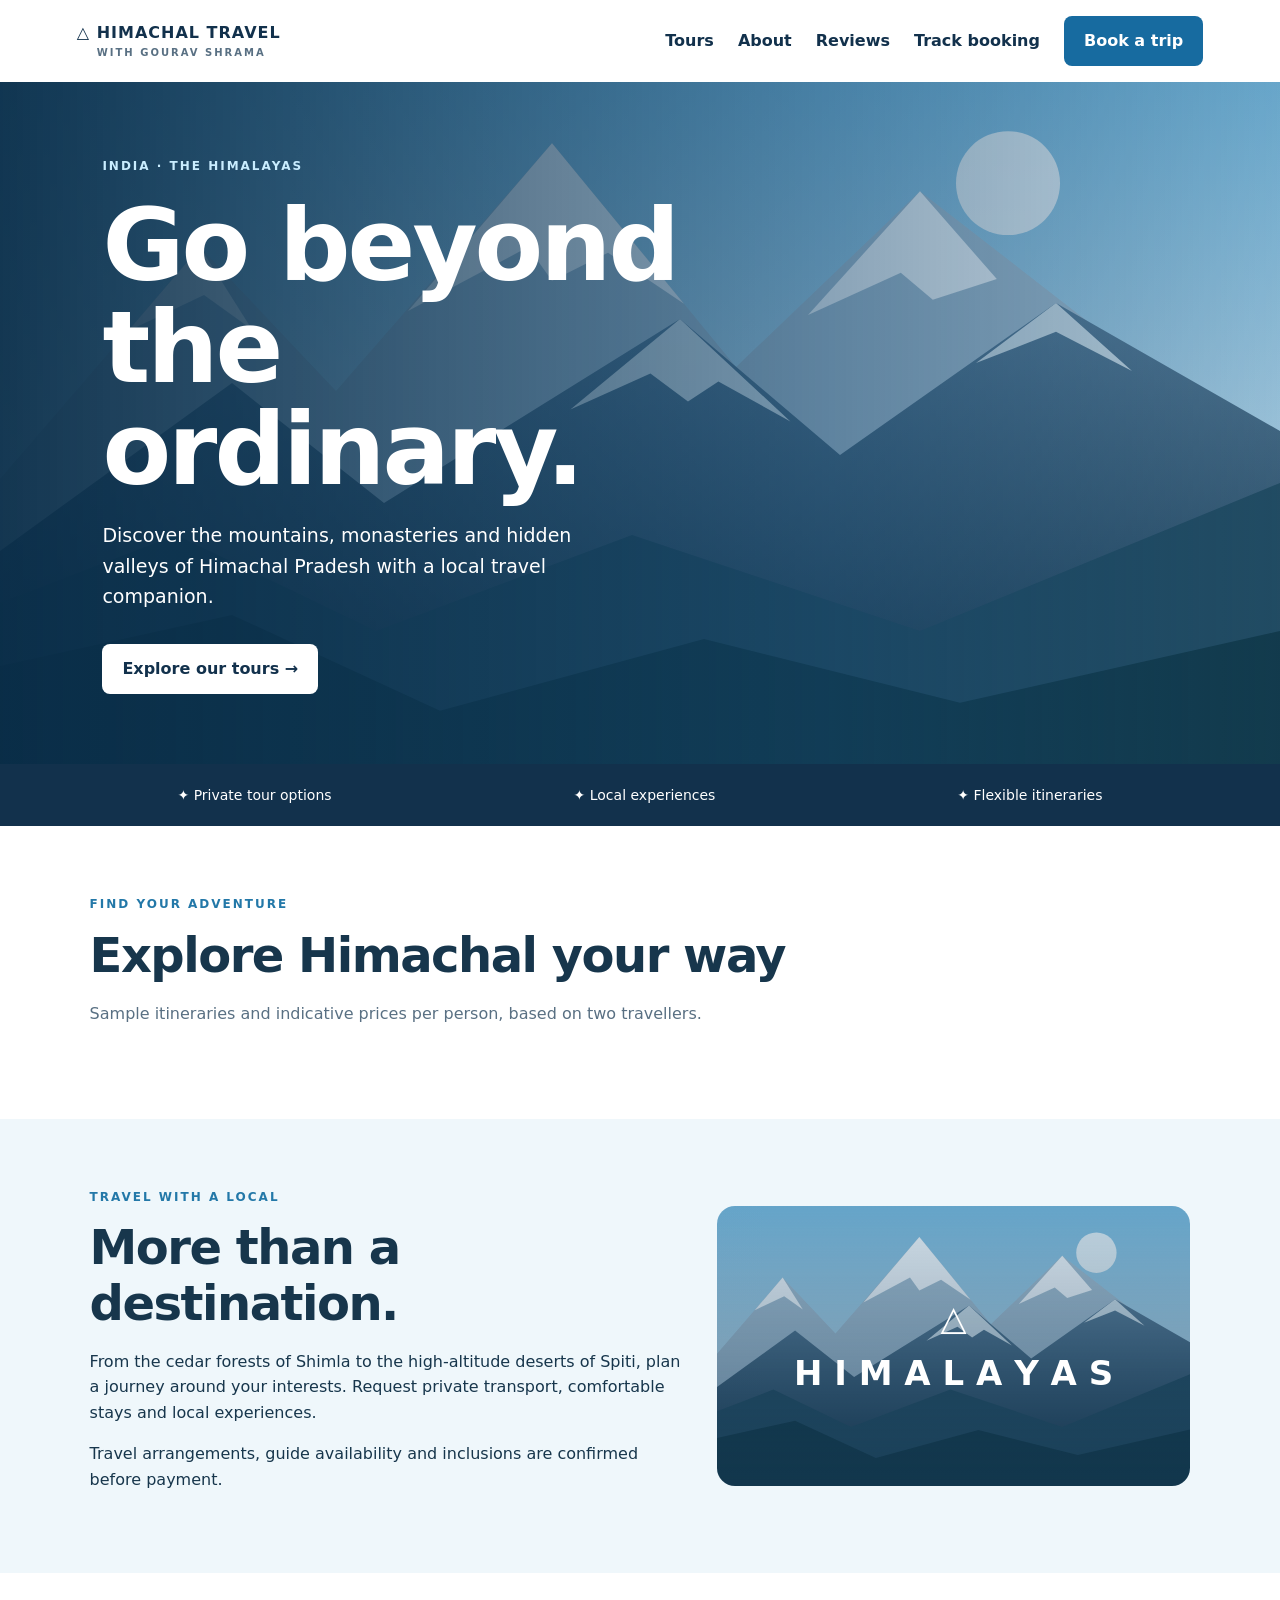
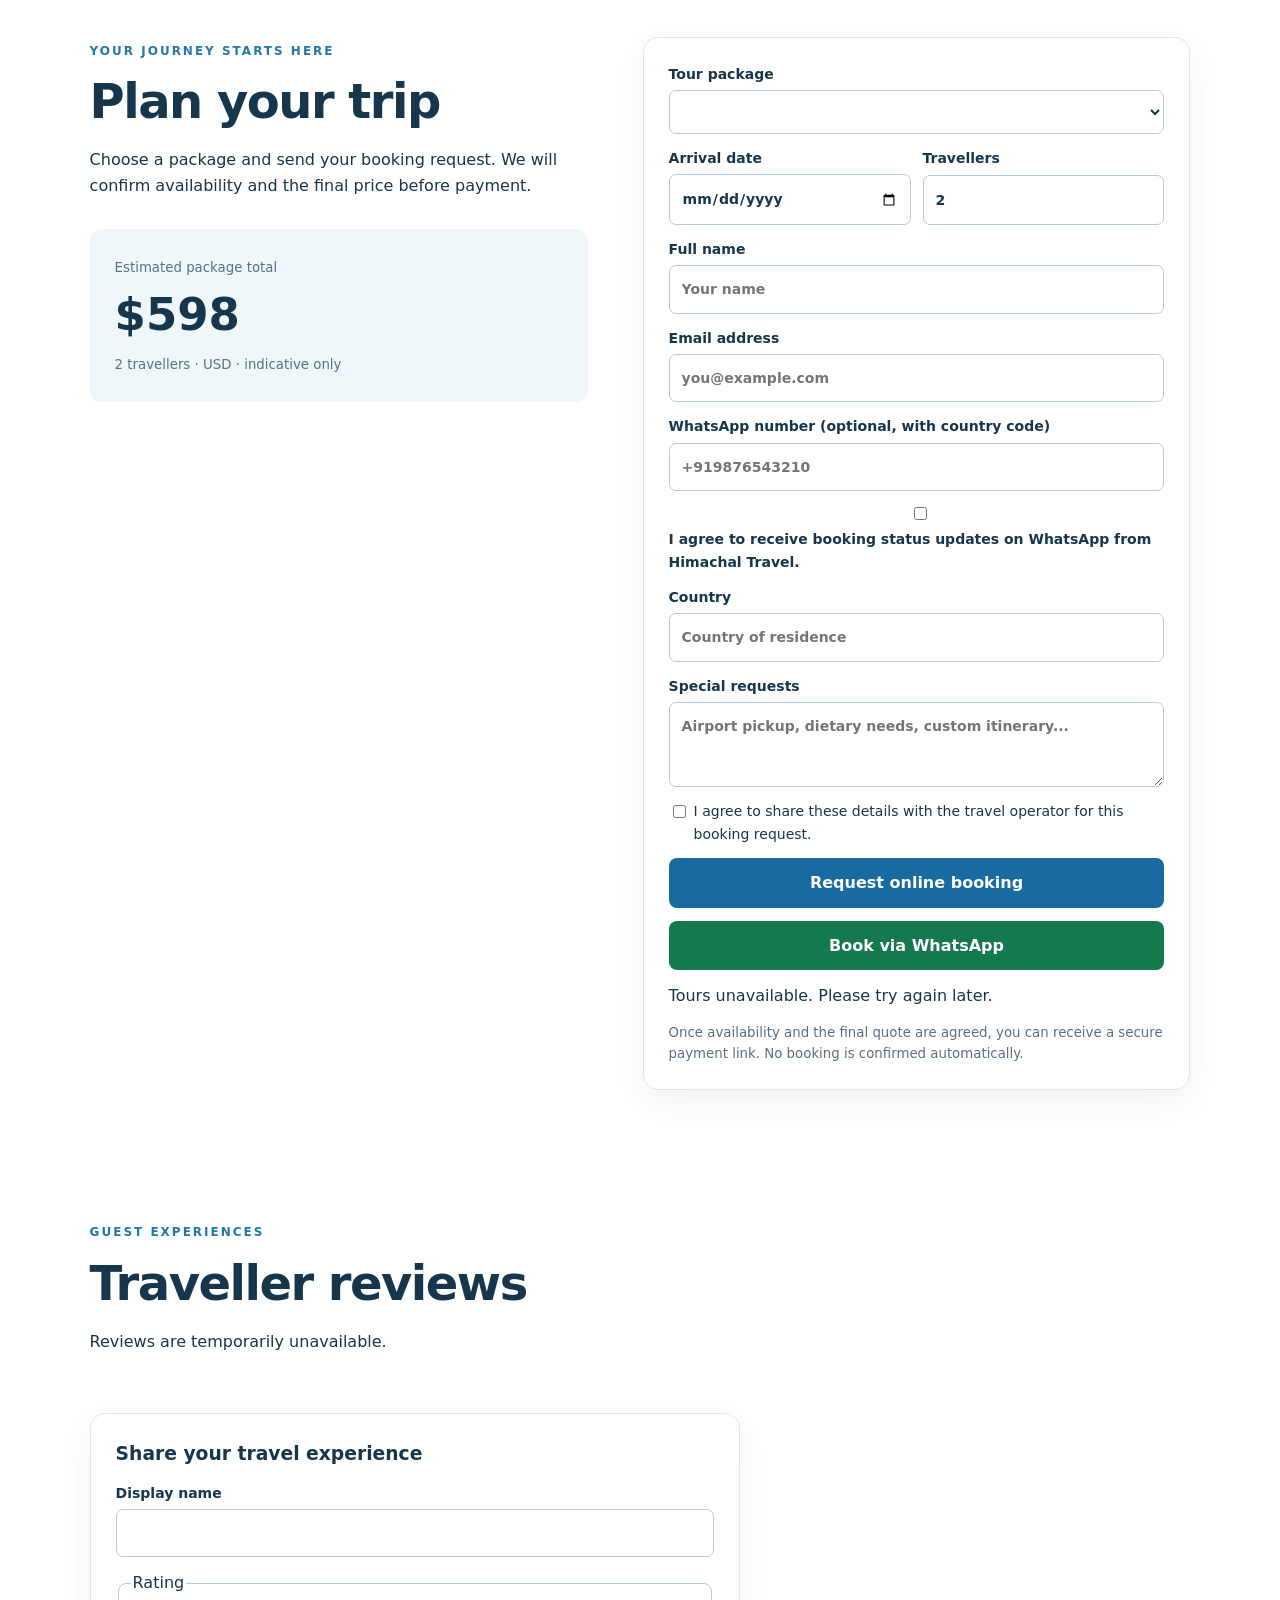
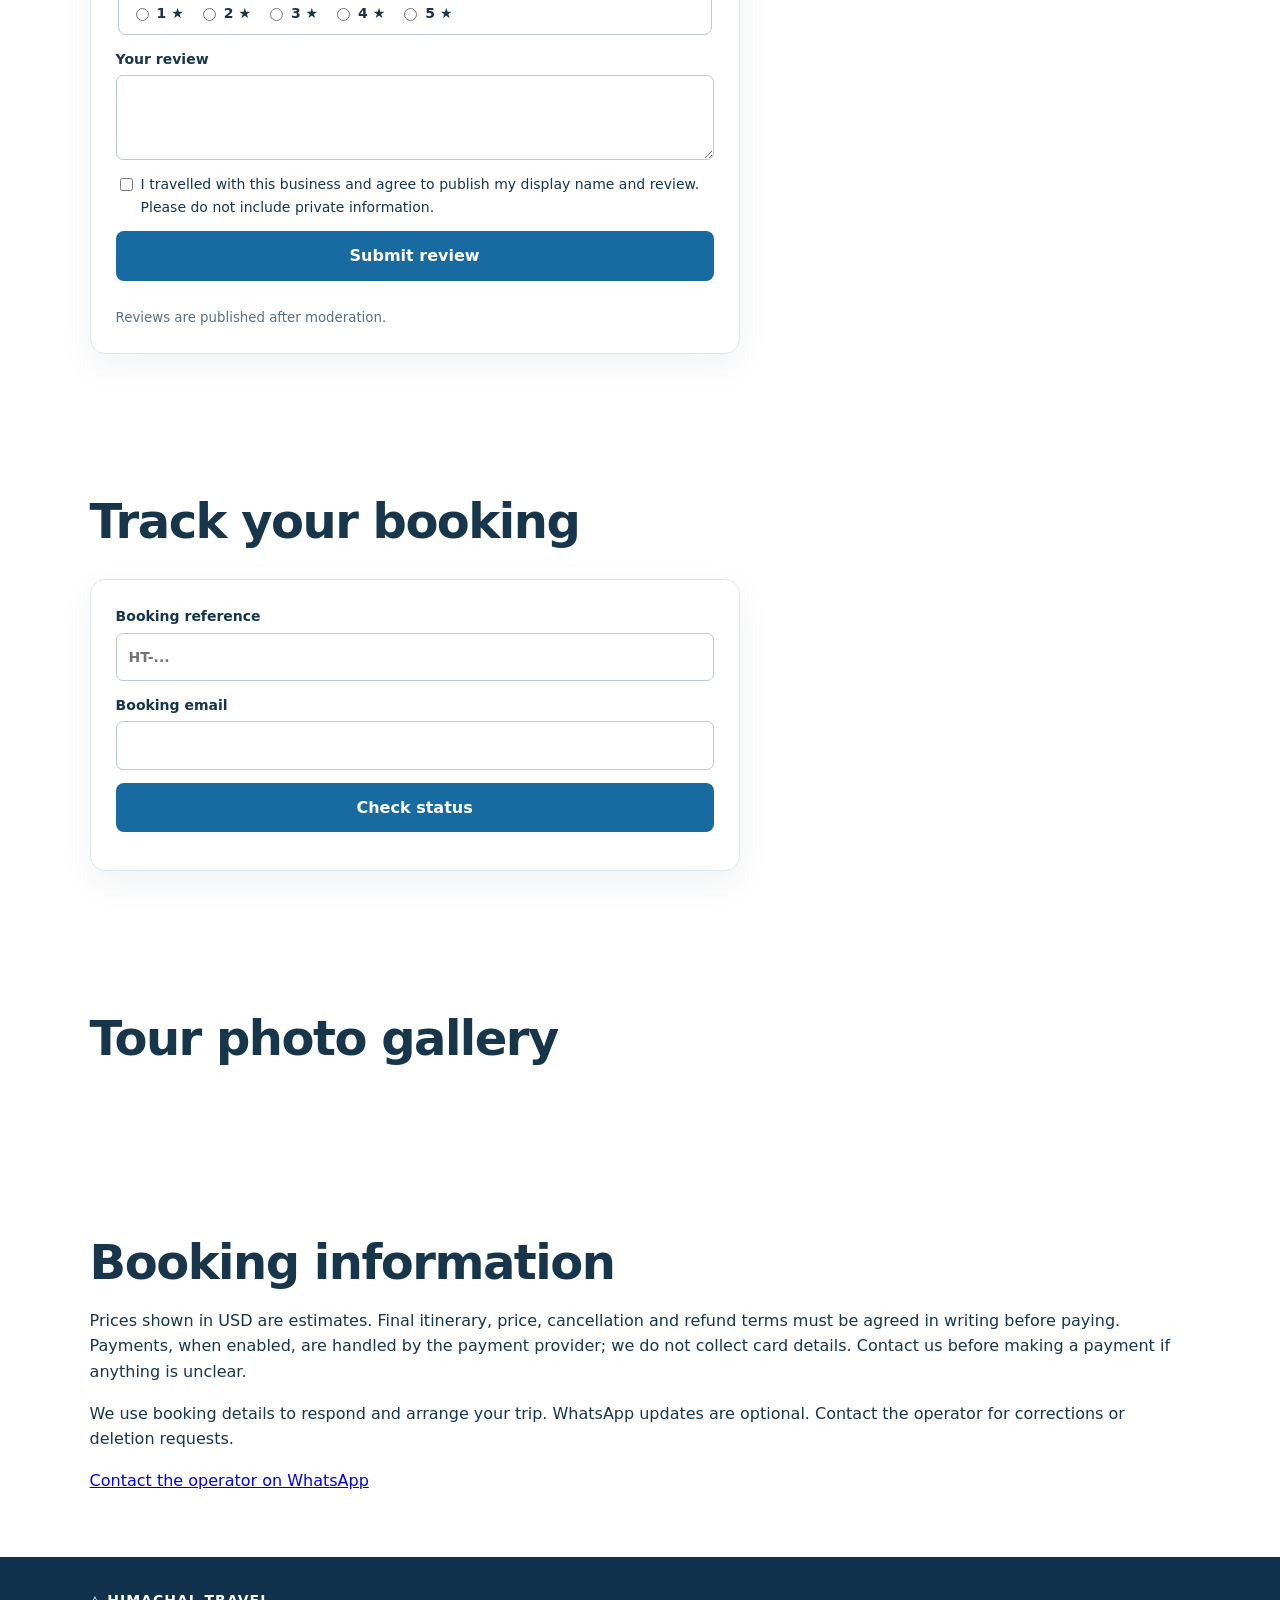
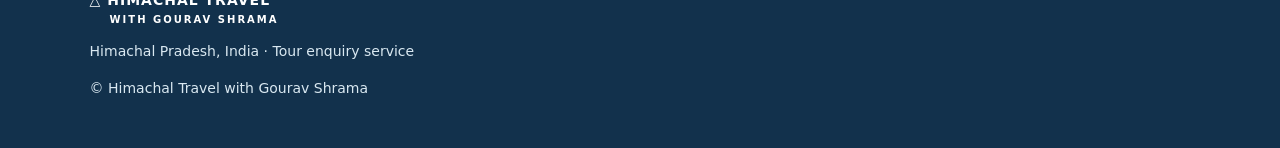
==== commit 7218fe52: "Add files via upload" ====
--- a/himachal-travel-updated/index.html
+++ b/himachal-travel-updated/index.html
@@ -1 +1 @@
-<!doctype html><html lang="en"><head><meta name="google-site-verification" content="g4-q1hpAnhOGBbg5wOtM6oH7bX7Vx7xSUIx_W6AOw4U" /><meta charset="utf-8"><meta name="viewport" content="width=device-width,initial-scale=1"><title>Himachal Travel with Gourav Shrama</title><link rel="stylesheet" href="style.css"></head><body><header><a class="brand" href="#home">△ HIMACHAL TRAVEL <small>WITH GOURAV SHRAMA</small></a><nav><a href="#tours">Tours</a><a href="#about">About</a><a href="#reviews">Reviews</a><a href="#booking" class="btn">Book a trip</a></nav></header><main><section class="hero" id="home"><div class="hero-content"><span class="eyebrow">INDIA · THE HIMALAYAS</span><h1>Go beyond<br>the ordinary.</h1><p>Discover the mountains, monasteries and hidden valleys of Himachal Pradesh with a local travel companion.</p><a class="btn" href="#tours">Explore our tours →</a></div></section><section class="strip"><span>✦ Private tour options</span><span>✦ Local experiences</span><span>✦ Flexible itineraries</span></section><section id="tours" class="section"><span class="eyebrow">FIND YOUR ADVENTURE</span><h2>Explore Himachal your way</h2><p class="muted">Sample itineraries and indicative prices per person, based on two travellers.</p><div id="cards" class="cards"></div></section><section id="about" class="about section"><div><span class="eyebrow">TRAVEL WITH A LOCAL</span><h2>More than a destination.</h2><p>From the cedar forests of Shimla to the high-altitude deserts of Spiti, plan a journey around your interests. Request private transport, comfortable stays and local experiences.</p><p>Travel arrangements, guide availability and inclusions are confirmed before payment.</p></div><div class="mountain-art" aria-hidden="true">△<br>H I M A L A Y A S</div></section><section id="booking" class="section booking"><div><span class="eyebrow">YOUR JOURNEY STARTS HERE</span><h2>Plan your trip</h2><p>Choose a package and send your booking request. We will confirm availability and the final price before payment.</p><div class="estimate"><small>Estimated package total</small><strong id="total">$598</strong><small id="summary">2 travellers · USD · indicative only</small></div></div><form id="bookingForm"><label>Tour package<select id="tour" name="tour" required></select></label><div class="pair"><label>Arrival date<input type="date" name="date" id="date" required></label><label>Travellers<input type="number" id="people" name="people" min="1" max="20" value="2" required></label></div><label>Full name<input name="name" autocomplete="name" required maxlength="100" placeholder="Your name"></label><label>Email address<input type="email" name="email" autocomplete="email" required placeholder="you@example.com"></label><label>Country<input name="country" autocomplete="country-name" required maxlength="100" placeholder="Country of residence"></label><label>Special requests<textarea name="notes" maxlength="1000" placeholder="Airport pickup, dietary needs, custom itinerary..."></textarea></label><label class="consent"><input type="checkbox" required> I agree to share these details with the travel operator for this booking request.</label><button class="btn" type="submit">Request online booking</button><button class="btn whatsapp" type="button" id="wa">Book via WhatsApp</button><p id="status" role="status"></p><small>Online payments are not enabled until the operator configures a verified payment service. No booking is confirmed automatically.</small></form></section><section class="section" id="reviews"><span class="eyebrow">GUEST EXPERIENCES</span><h2>Traveller reviews</h2><p id="reviewSummary" aria-live="polite">Loading reviews…</p><div id="reviewList" class="cards"></div><form id="reviewForm" class="review-form"><h3>Share your travel experience</h3><label>Display name<input name="name" maxlength="80" required></label><fieldset><legend>Rating</legend><div class="rating-options"><label><input type="radio" name="rating" value="1" required> 1 ★</label><label><input type="radio" name="rating" value="2" required> 2 ★</label><label><input type="radio" name="rating" value="3" required> 3 ★</label><label><input type="radio" name="rating" value="4" required> 4 ★</label><label><input type="radio" name="rating" value="5" required> 5 ★</label></div></fieldset><label>Your review<textarea name="body" minlength="10" maxlength="1500" required></textarea></label><div hidden><label>Website<input name="website" tabindex="-1" autocomplete="off"></label></div><label class="consent"><input type="checkbox" name="consent" required> I travelled with this business and agree to publish my display name and review. Please do not include private information.</label><button class="btn">Submit review</button><p id="reviewStatus" role="status"></p><small>Reviews are published after moderation.</small></form></section></main><footer><div class="brand">△ HIMACHAL TRAVEL <small>WITH GOURAV SHRAMA</small></div><p>Himachal Pradesh, India · Tour enquiry service</p><p>© <span id="year"></span> Himachal Travel with Gourav Shrama</p></footer><dialog id="details"><button id="close" aria-label="Close">×</button><div id="detailContent"></div><button class="btn" id="choose">Choose this tour</button></dialog><script src="app.js"></script></body></html>
+<!doctype html><html lang="en"><head><meta name="google-site-verification" content="g4-q1hpAnhOGBbg5wOtM6oH7bX7Vx7xSUIx_W6AOw4U" /><meta charset="utf-8"><meta name="viewport" content="width=device-width,initial-scale=1"><meta name="description" content="Plan a private Himachal Pradesh tour to Manali, Shimla, Spiti and Dharamshala. Request a custom itinerary and track your booking."><link rel="canonical" href="https://himachal-travel.onrender.com/"><title>Himachal Travel with Gourav Shrama</title><link rel="stylesheet" href="style.css"></head><body><header><a class="brand" href="#home">△ HIMACHAL TRAVEL <small>WITH GOURAV SHRAMA</small></a><nav><a href="#tours">Tours</a><a href="#about">About</a><a href="#reviews">Reviews</a><a href="#track">Track booking</a><a href="#booking" class="btn">Book a trip</a></nav></header><main><section class="hero" id="home"><div class="hero-content"><span class="eyebrow">INDIA · THE HIMALAYAS</span><h1>Go beyond<br>the ordinary.</h1><p>Discover the mountains, monasteries and hidden valleys of Himachal Pradesh with a local travel companion.</p><a class="btn" href="#tours">Explore our tours →</a></div></section><section class="strip"><span>✦ Private tour options</span><span>✦ Local experiences</span><span>✦ Flexible itineraries</span></section><section id="tours" class="section"><span class="eyebrow">FIND YOUR ADVENTURE</span><h2>Explore Himachal your way</h2><p class="muted">Sample itineraries and indicative prices per person, based on two travellers.</p><div id="cards" class="cards"></div></section><section id="about" class="about section"><div><span class="eyebrow">TRAVEL WITH A LOCAL</span><h2>More than a destination.</h2><p>From the cedar forests of Shimla to the high-altitude deserts of Spiti, plan a journey around your interests. Request private transport, comfortable stays and local experiences.</p><p>Travel arrangements, guide availability and inclusions are confirmed before payment.</p></div><div class="mountain-art" aria-hidden="true">△<br>H I M A L A Y A S</div></section><section id="booking" class="section booking"><div><span class="eyebrow">YOUR JOURNEY STARTS HERE</span><h2>Plan your trip</h2><p>Choose a package and send your booking request. We will confirm availability and the final price before payment.</p><div class="estimate"><small>Estimated package total</small><strong id="total">$598</strong><small id="summary">2 travellers · USD · indicative only</small></div></div><form id="bookingForm"><label>Tour package<select id="tour" name="tour" required></select></label><div class="pair"><label>Arrival date<input type="date" name="date" id="date" required></label><label>Travellers<input type="number" id="people" name="people" min="1" max="20" value="2" required></label></div><label>Full name<input name="name" autocomplete="name" required maxlength="100" placeholder="Your name"></label><label>Email address<input type="email" name="email" autocomplete="email" required placeholder="you@example.com"></label><label>WhatsApp number (optional, with country code)<input type="tel" name="phone" placeholder="+919876543210" pattern="\+[1-9][0-9]{7,14}"></label><label><input type="checkbox" name="wa_opt_in"> I agree to receive booking status updates on WhatsApp from Himachal Travel.</label><label>Country<input name="country" autocomplete="country-name" required maxlength="100" placeholder="Country of residence"></label><label>Special requests<textarea name="notes" maxlength="1000" placeholder="Airport pickup, dietary needs, custom itinerary..."></textarea></label><label class="consent"><input type="checkbox" required> I agree to share these details with the travel operator for this booking request.</label><button class="btn" type="submit">Request online booking</button><button class="btn whatsapp" type="button" id="wa">Book via WhatsApp</button><p id="status" role="status"></p><small>Once availability and the final quote are agreed, you can receive a secure payment link. No booking is confirmed automatically.</small></form></section><section class="section" id="reviews"><span class="eyebrow">GUEST EXPERIENCES</span><h2>Traveller reviews</h2><p id="reviewSummary" aria-live="polite">Loading reviews…</p><div id="reviewList" class="cards"></div><form id="reviewForm" class="review-form"><h3>Share your travel experience</h3><label>Display name<input name="name" maxlength="80" required></label><fieldset><legend>Rating</legend><div class="rating-options"><label><input type="radio" name="rating" value="1" required> 1 ★</label><label><input type="radio" name="rating" value="2" required> 2 ★</label><label><input type="radio" name="rating" value="3" required> 3 ★</label><label><input type="radio" name="rating" value="4" required> 4 ★</label><label><input type="radio" name="rating" value="5" required> 5 ★</label></div></fieldset><label>Your review<textarea name="body" minlength="10" maxlength="1500" required></textarea></label><div hidden><label>Website<input name="website" tabindex="-1" autocomplete="off"></label></div><label class="consent"><input type="checkbox" name="consent" required> I travelled with this business and agree to publish my display name and review. Please do not include private information.</label><button class="btn">Submit review</button><p id="reviewStatus" role="status"></p><small>Reviews are published after moderation.</small></form></section><section class="section" id="track"><h2>Track your booking</h2><form id="trackForm" class="review-form"><label>Booking reference<input name="id" required maxlength="30" placeholder="HT-..." ></label><label>Booking email<input name="email" type="email" required maxlength="254"></label><button class="btn">Check status</button><div id="trackResult" aria-live="polite"></div></form></section><section class="section" id="gallery"><h2>Tour photo gallery</h2><div class="cards" id="galleryPhotos"></div></section><section class="section" id="policies"><h2>Booking information</h2><p>Prices shown in USD are estimates. Final itinerary, price, cancellation and refund terms must be agreed in writing before paying. Payments, when enabled, are handled by the payment provider; we do not collect card details. Contact us before making a payment if anything is unclear.</p><p>We use booking details to respond and arrange your trip. WhatsApp updates are optional. Contact the operator for corrections or deletion requests.</p><a href="https://wa.me/918091246213">Contact the operator on WhatsApp</a></section></main><footer><div class="brand">△ HIMACHAL TRAVEL <small>WITH GOURAV SHRAMA</small></div><p>Himachal Pradesh, India · Tour enquiry service</p><p>© <span id="year"></span> Himachal Travel with Gourav Shrama</p></footer><dialog id="details"><button id="close" aria-label="Close">×</button><div id="detailContent"></div><button class="btn" id="choose">Choose this tour</button></dialog><script src="app.js"></script><script src="extras.js"></script></body></html>
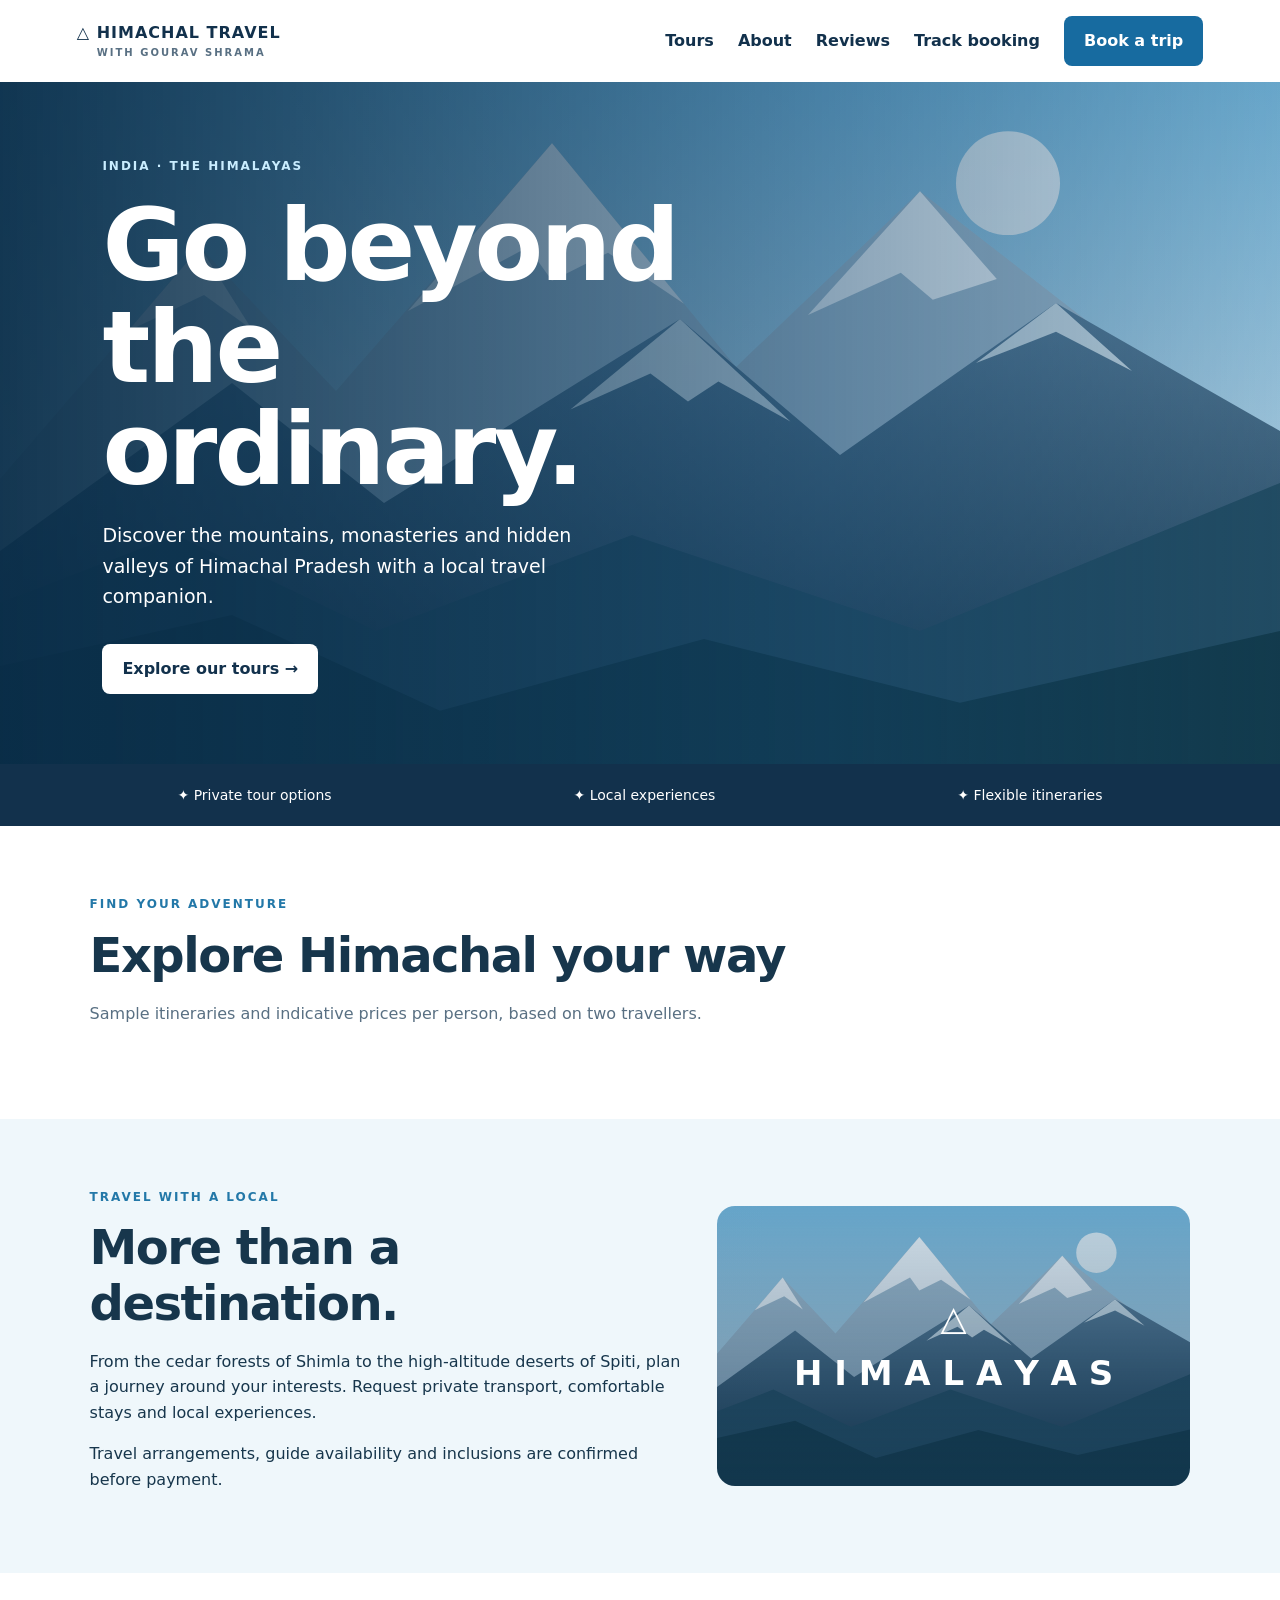
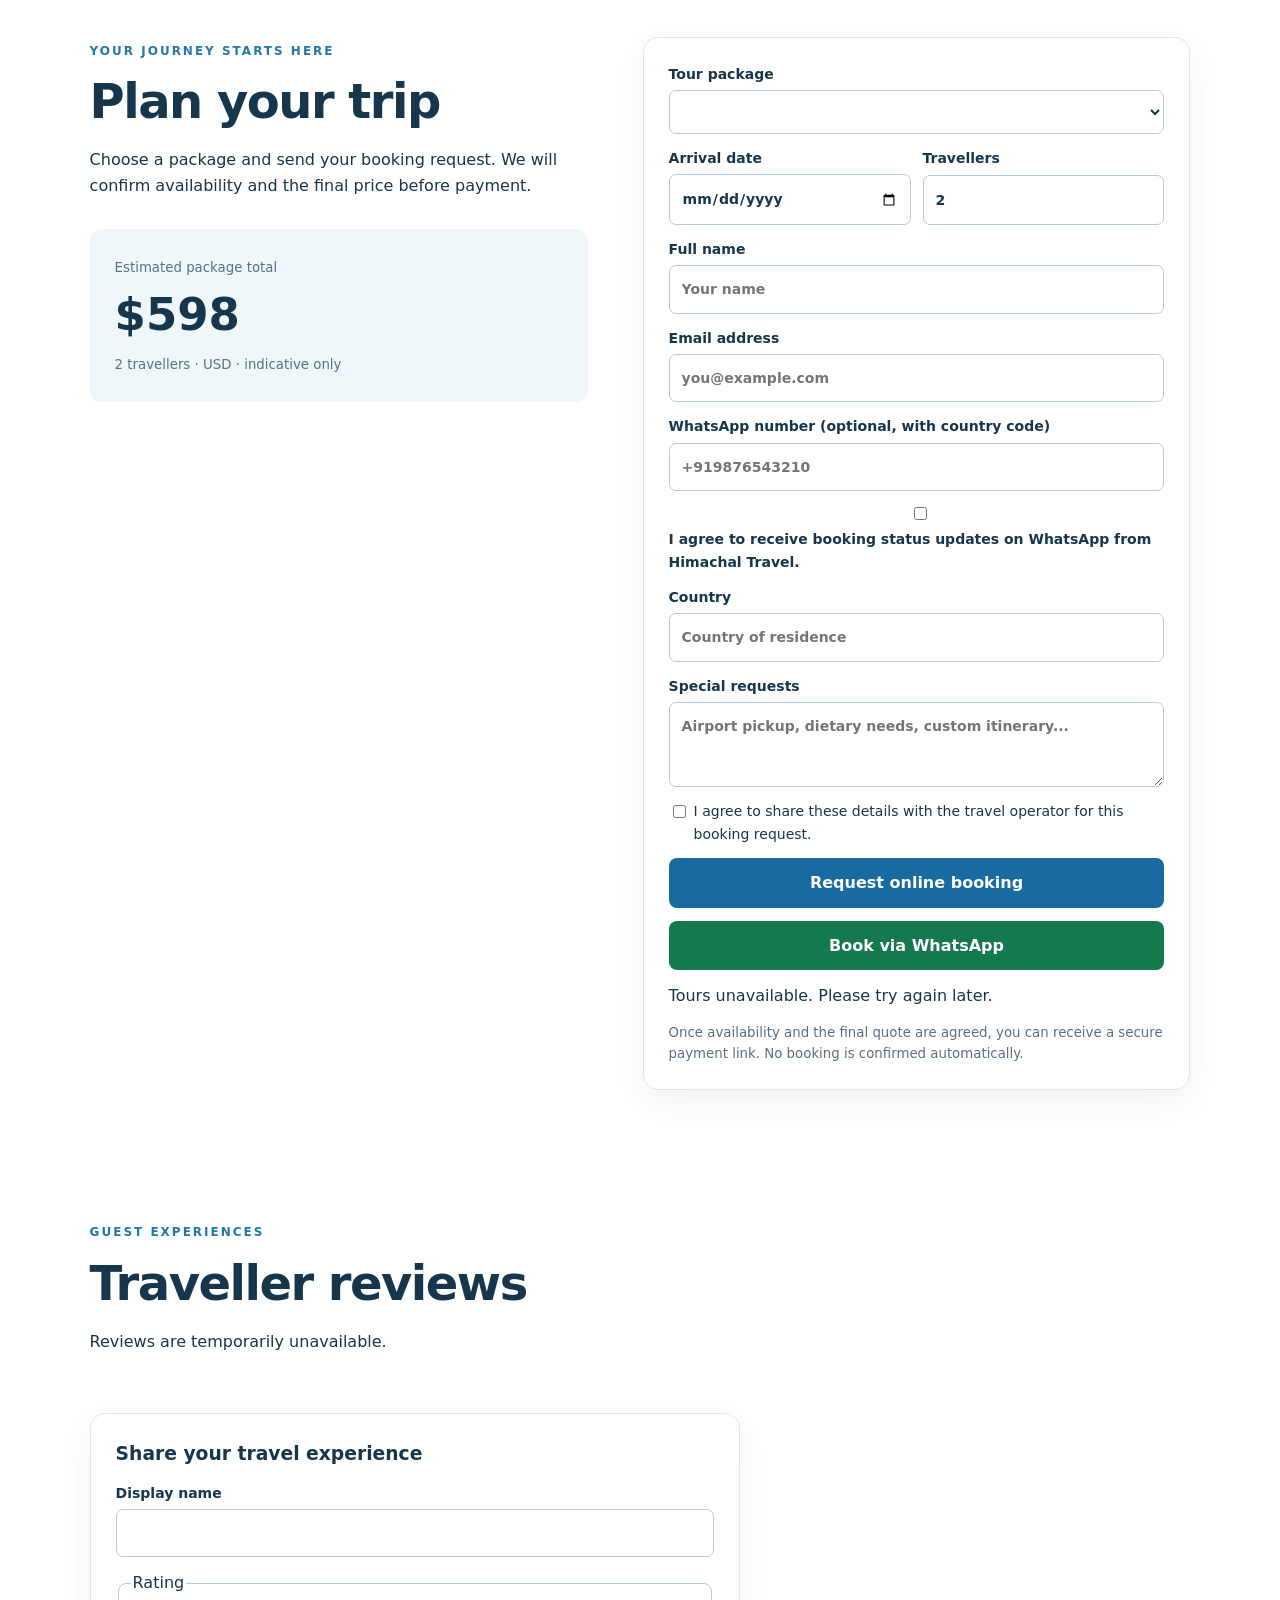
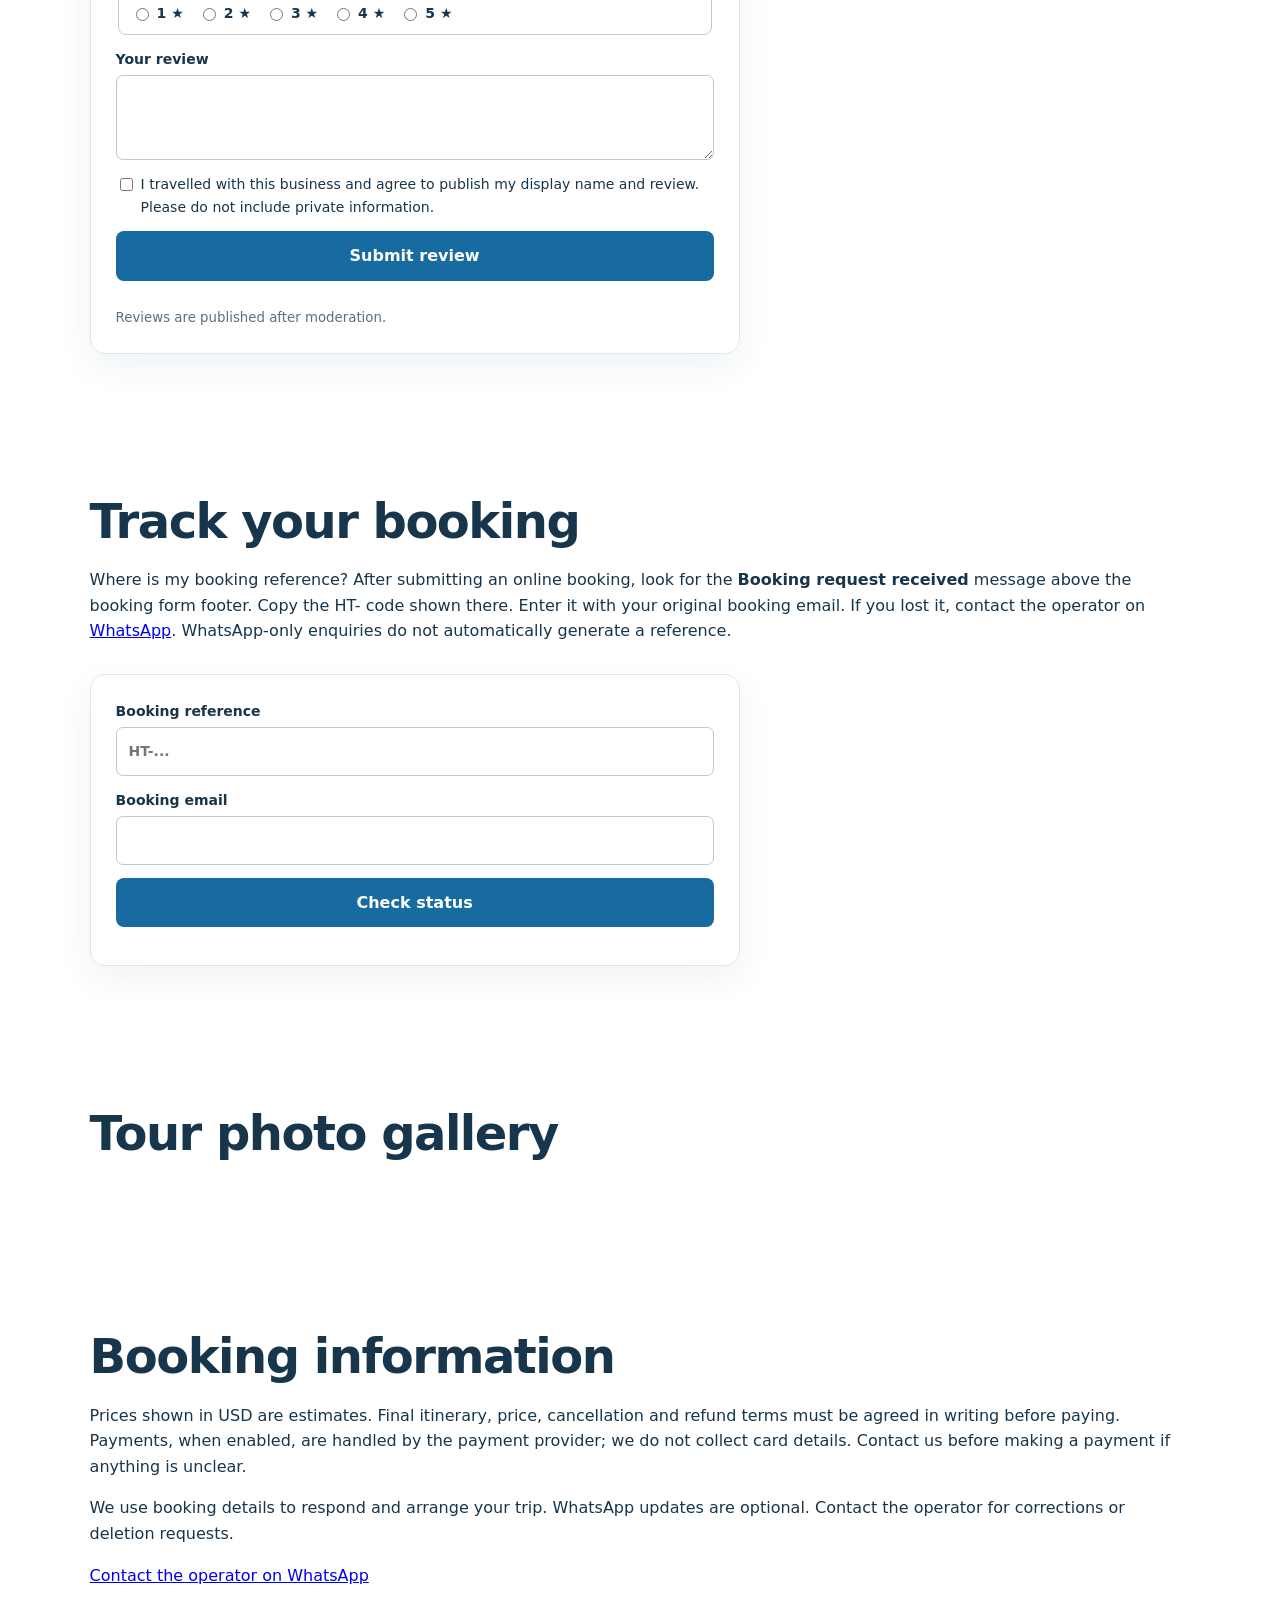
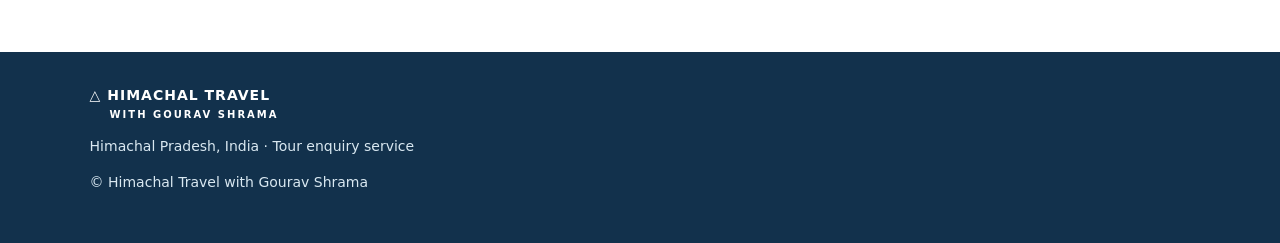
==== commit 7b2f13e7: "Add files via upload" ====
--- a/himachal-travel-updated/index.html
+++ b/himachal-travel-updated/index.html
@@ -1 +1 @@
-<!doctype html><html lang="en"><head><meta name="google-site-verification" content="g4-q1hpAnhOGBbg5wOtM6oH7bX7Vx7xSUIx_W6AOw4U" /><meta charset="utf-8"><meta name="viewport" content="width=device-width,initial-scale=1"><meta name="description" content="Plan a private Himachal Pradesh tour to Manali, Shimla, Spiti and Dharamshala. Request a custom itinerary and track your booking."><link rel="canonical" href="https://himachal-travel.onrender.com/"><title>Himachal Travel with Gourav Shrama</title><link rel="stylesheet" href="style.css"></head><body><header><a class="brand" href="#home">△ HIMACHAL TRAVEL <small>WITH GOURAV SHRAMA</small></a><nav><a href="#tours">Tours</a><a href="#about">About</a><a href="#reviews">Reviews</a><a href="#track">Track booking</a><a href="#booking" class="btn">Book a trip</a></nav></header><main><section class="hero" id="home"><div class="hero-content"><span class="eyebrow">INDIA · THE HIMALAYAS</span><h1>Go beyond<br>the ordinary.</h1><p>Discover the mountains, monasteries and hidden valleys of Himachal Pradesh with a local travel companion.</p><a class="btn" href="#tours">Explore our tours →</a></div></section><section class="strip"><span>✦ Private tour options</span><span>✦ Local experiences</span><span>✦ Flexible itineraries</span></section><section id="tours" class="section"><span class="eyebrow">FIND YOUR ADVENTURE</span><h2>Explore Himachal your way</h2><p class="muted">Sample itineraries and indicative prices per person, based on two travellers.</p><div id="cards" class="cards"></div></section><section id="about" class="about section"><div><span class="eyebrow">TRAVEL WITH A LOCAL</span><h2>More than a destination.</h2><p>From the cedar forests of Shimla to the high-altitude deserts of Spiti, plan a journey around your interests. Request private transport, comfortable stays and local experiences.</p><p>Travel arrangements, guide availability and inclusions are confirmed before payment.</p></div><div class="mountain-art" aria-hidden="true">△<br>H I M A L A Y A S</div></section><section id="booking" class="section booking"><div><span class="eyebrow">YOUR JOURNEY STARTS HERE</span><h2>Plan your trip</h2><p>Choose a package and send your booking request. We will confirm availability and the final price before payment.</p><div class="estimate"><small>Estimated package total</small><strong id="total">$598</strong><small id="summary">2 travellers · USD · indicative only</small></div></div><form id="bookingForm"><label>Tour package<select id="tour" name="tour" required></select></label><div class="pair"><label>Arrival date<input type="date" name="date" id="date" required></label><label>Travellers<input type="number" id="people" name="people" min="1" max="20" value="2" required></label></div><label>Full name<input name="name" autocomplete="name" required maxlength="100" placeholder="Your name"></label><label>Email address<input type="email" name="email" autocomplete="email" required placeholder="you@example.com"></label><label>WhatsApp number (optional, with country code)<input type="tel" name="phone" placeholder="+919876543210" pattern="\+[1-9][0-9]{7,14}"></label><label><input type="checkbox" name="wa_opt_in"> I agree to receive booking status updates on WhatsApp from Himachal Travel.</label><label>Country<input name="country" autocomplete="country-name" required maxlength="100" placeholder="Country of residence"></label><label>Special requests<textarea name="notes" maxlength="1000" placeholder="Airport pickup, dietary needs, custom itinerary..."></textarea></label><label class="consent"><input type="checkbox" required> I agree to share these details with the travel operator for this booking request.</label><button class="btn" type="submit">Request online booking</button><button class="btn whatsapp" type="button" id="wa">Book via WhatsApp</button><p id="status" role="status"></p><small>Once availability and the final quote are agreed, you can receive a secure payment link. No booking is confirmed automatically.</small></form></section><section class="section" id="reviews"><span class="eyebrow">GUEST EXPERIENCES</span><h2>Traveller reviews</h2><p id="reviewSummary" aria-live="polite">Loading reviews…</p><div id="reviewList" class="cards"></div><form id="reviewForm" class="review-form"><h3>Share your travel experience</h3><label>Display name<input name="name" maxlength="80" required></label><fieldset><legend>Rating</legend><div class="rating-options"><label><input type="radio" name="rating" value="1" required> 1 ★</label><label><input type="radio" name="rating" value="2" required> 2 ★</label><label><input type="radio" name="rating" value="3" required> 3 ★</label><label><input type="radio" name="rating" value="4" required> 4 ★</label><label><input type="radio" name="rating" value="5" required> 5 ★</label></div></fieldset><label>Your review<textarea name="body" minlength="10" maxlength="1500" required></textarea></label><div hidden><label>Website<input name="website" tabindex="-1" autocomplete="off"></label></div><label class="consent"><input type="checkbox" name="consent" required> I travelled with this business and agree to publish my display name and review. Please do not include private information.</label><button class="btn">Submit review</button><p id="reviewStatus" role="status"></p><small>Reviews are published after moderation.</small></form></section><section class="section" id="track"><h2>Track your booking</h2><form id="trackForm" class="review-form"><label>Booking reference<input name="id" required maxlength="30" placeholder="HT-..." ></label><label>Booking email<input name="email" type="email" required maxlength="254"></label><button class="btn">Check status</button><div id="trackResult" aria-live="polite"></div></form></section><section class="section" id="gallery"><h2>Tour photo gallery</h2><div class="cards" id="galleryPhotos"></div></section><section class="section" id="policies"><h2>Booking information</h2><p>Prices shown in USD are estimates. Final itinerary, price, cancellation and refund terms must be agreed in writing before paying. Payments, when enabled, are handled by the payment provider; we do not collect card details. Contact us before making a payment if anything is unclear.</p><p>We use booking details to respond and arrange your trip. WhatsApp updates are optional. Contact the operator for corrections or deletion requests.</p><a href="https://wa.me/918091246213">Contact the operator on WhatsApp</a></section></main><footer><div class="brand">△ HIMACHAL TRAVEL <small>WITH GOURAV SHRAMA</small></div><p>Himachal Pradesh, India · Tour enquiry service</p><p>© <span id="year"></span> Himachal Travel with Gourav Shrama</p></footer><dialog id="details"><button id="close" aria-label="Close">×</button><div id="detailContent"></div><button class="btn" id="choose">Choose this tour</button></dialog><script src="app.js"></script><script src="extras.js"></script></body></html>
+<!doctype html><html lang="en"><head><meta name="google-site-verification" content="g4-q1hpAnhOGBbg5wOtM6oH7bX7Vx7xSUIx_W6AOw4U" /><meta charset="utf-8"><meta name="viewport" content="width=device-width,initial-scale=1"><meta name="description" content="Plan a private Himachal Pradesh tour to Manali, Shimla, Spiti and Dharamshala. Request a custom itinerary and track your booking."><link rel="canonical" href="https://himachal-travel.onrender.com/"><title>Himachal Travel with Gourav Shrama</title><link rel="stylesheet" href="style.css"></head><body><header><a class="brand" href="#home">△ HIMACHAL TRAVEL <small>WITH GOURAV SHRAMA</small></a><nav><a href="#tours">Tours</a><a href="#about">About</a><a href="#reviews">Reviews</a><a href="#track">Track booking</a><a href="#booking" class="btn">Book a trip</a></nav></header><main><section class="hero" id="home"><div class="hero-content"><span class="eyebrow">INDIA · THE HIMALAYAS</span><h1>Go beyond<br>the ordinary.</h1><p>Discover the mountains, monasteries and hidden valleys of Himachal Pradesh with a local travel companion.</p><a class="btn" href="#tours">Explore our tours →</a></div></section><section class="strip"><span>✦ Private tour options</span><span>✦ Local experiences</span><span>✦ Flexible itineraries</span></section><section id="tours" class="section"><span class="eyebrow">FIND YOUR ADVENTURE</span><h2>Explore Himachal your way</h2><p class="muted">Sample itineraries and indicative prices per person, based on two travellers.</p><div id="cards" class="cards"></div></section><section id="about" class="about section"><div><span class="eyebrow">TRAVEL WITH A LOCAL</span><h2>More than a destination.</h2><p>From the cedar forests of Shimla to the high-altitude deserts of Spiti, plan a journey around your interests. Request private transport, comfortable stays and local experiences.</p><p>Travel arrangements, guide availability and inclusions are confirmed before payment.</p></div><div class="mountain-art" aria-hidden="true">△<br>H I M A L A Y A S</div></section><section id="booking" class="section booking"><div><span class="eyebrow">YOUR JOURNEY STARTS HERE</span><h2>Plan your trip</h2><p>Choose a package and send your booking request. We will confirm availability and the final price before payment.</p><div class="estimate"><small>Estimated package total</small><strong id="total">$598</strong><small id="summary">2 travellers · USD · indicative only</small></div></div><form id="bookingForm"><label>Tour package<select id="tour" name="tour" required></select></label><div class="pair"><label>Arrival date<input type="date" name="date" id="date" required></label><label>Travellers<input type="number" id="people" name="people" min="1" max="20" value="2" required></label></div><label>Full name<input name="name" autocomplete="name" required maxlength="100" placeholder="Your name"></label><label>Email address<input type="email" name="email" autocomplete="email" required placeholder="you@example.com"></label><label>WhatsApp number (optional, with country code)<input type="tel" name="phone" placeholder="+919876543210" pattern="\+[1-9][0-9]{7,14}"></label><label><input type="checkbox" name="wa_opt_in"> I agree to receive booking status updates on WhatsApp from Himachal Travel.</label><label>Country<input name="country" autocomplete="country-name" required maxlength="100" placeholder="Country of residence"></label><label>Special requests<textarea name="notes" maxlength="1000" placeholder="Airport pickup, dietary needs, custom itinerary..."></textarea></label><label class="consent"><input type="checkbox" required> I agree to share these details with the travel operator for this booking request.</label><button class="btn" type="submit">Request online booking</button><button class="btn whatsapp" type="button" id="wa">Book via WhatsApp</button><p id="status" role="status"></p><div id="bookingReference" class="confirmation" hidden><h3>Booking request received</h3><p>Your booking reference is:</p><strong id="referenceValue" class="ref-code"></strong><button type="button" class="btn" id="copyReference">Copy booking reference</button><p>Save this reference or take a screenshot now. To check your booking, use this reference and the same email address you entered above. Your request is pending until the operator confirms it. No payment taken.</p><a href="#track">Track your booking →</a></div><small>Once availability and the final quote are agreed, you can receive a secure payment link. No booking is confirmed automatically.</small></form></section><section class="section" id="reviews"><span class="eyebrow">GUEST EXPERIENCES</span><h2>Traveller reviews</h2><p id="reviewSummary" aria-live="polite">Loading reviews…</p><div id="reviewList" class="cards"></div><form id="reviewForm" class="review-form"><h3>Share your travel experience</h3><label>Display name<input name="name" maxlength="80" required></label><fieldset><legend>Rating</legend><div class="rating-options"><label><input type="radio" name="rating" value="1" required> 1 ★</label><label><input type="radio" name="rating" value="2" required> 2 ★</label><label><input type="radio" name="rating" value="3" required> 3 ★</label><label><input type="radio" name="rating" value="4" required> 4 ★</label><label><input type="radio" name="rating" value="5" required> 5 ★</label></div></fieldset><label>Your review<textarea name="body" minlength="10" maxlength="1500" required></textarea></label><div hidden><label>Website<input name="website" tabindex="-1" autocomplete="off"></label></div><label class="consent"><input type="checkbox" name="consent" required> I travelled with this business and agree to publish my display name and review. Please do not include private information.</label><button class="btn">Submit review</button><p id="reviewStatus" role="status"></p><small>Reviews are published after moderation.</small></form></section><section class="section" id="track"><h2>Track your booking</h2><p>Where is my booking reference? After submitting an online booking, look for the <strong>Booking request received</strong> message above the booking form footer. Copy the HT- code shown there. Enter it with your original booking email. If you lost it, contact the operator on <a href="https://wa.me/918091246213">WhatsApp</a>. WhatsApp-only enquiries do not automatically generate a reference.</p><form id="trackForm" class="review-form"><label>Booking reference<input name="id" required maxlength="30" placeholder="HT-..." ></label><label>Booking email<input name="email" type="email" required maxlength="254"></label><button class="btn">Check status</button><div id="trackResult" aria-live="polite"></div></form></section><section class="section" id="gallery"><h2>Tour photo gallery</h2><div class="cards" id="galleryPhotos"></div></section><section class="section" id="policies"><h2>Booking information</h2><p>Prices shown in USD are estimates. Final itinerary, price, cancellation and refund terms must be agreed in writing before paying. Payments, when enabled, are handled by the payment provider; we do not collect card details. Contact us before making a payment if anything is unclear.</p><p>We use booking details to respond and arrange your trip. WhatsApp updates are optional. Contact the operator for corrections or deletion requests.</p><a href="https://wa.me/918091246213">Contact the operator on WhatsApp</a></section></main><footer><div class="brand">△ HIMACHAL TRAVEL <small>WITH GOURAV SHRAMA</small></div><p>Himachal Pradesh, India · Tour enquiry service</p><p>© <span id="year"></span> Himachal Travel with Gourav Shrama</p></footer><dialog id="details"><button id="close" aria-label="Close">×</button><div id="detailContent"></div><button class="btn" id="choose">Choose this tour</button></dialog><script src="app.js"></script><script src="extras.js"></script></body></html>
--- a/himachal-travel-updated/style.css
+++ b/himachal-travel-updated/style.css
@@ -1,3 +1,4 @@
 :root{--navy:#12314c;--blue:#176ba0;--ice:#eff7fb;--ink:#17364c;--muted:#597083}*{box-sizing:border-box}html{scroll-behavior:smooth}body{margin:0;font-family:system-ui,Arial,sans-serif;color:var(--ink);background:#fff;line-height:1.6}header{display:flex;justify-content:space-between;align-items:center;padding:16px 6%;background:white;gap:20px}.brand{font-weight:850;letter-spacing:1px;line-height:1.2;color:var(--navy);text-decoration:none}.brand small{display:block;font-size:10px;letter-spacing:2px;margin:5px 0 0 20px}nav{display:flex;gap:24px;align-items:center}nav a{color:var(--navy);text-decoration:none;font-weight:600}.btn{display:inline-block;background:var(--blue);color:white;border:0;border-radius:8px;padding:12px 20px;text-decoration:none;font:inherit;font-weight:700;cursor:pointer;text-align:center}.btn:hover{background:#104f78}nav .btn{color:white}.hero{min-height:560px;background:linear-gradient(90deg,#092c47ed,#103d6270 65%,#12314c20),url('mountains.svg') center/cover;display:flex;align-items:center;padding:70px 8%;color:white}.hero-content{max-width:650px}.eyebrow{font-size:12px;font-weight:800;letter-spacing:2px;color:#2378a8}.hero .eyebrow{color:#c9edff}.hero h1{font-size:clamp(50px,8vw,100px);line-height:1.02;letter-spacing:-3px;margin:18px 0}.hero p{max-width:510px;font-size:19px}.hero .btn{background:white;color:var(--navy);margin-top:14px}.strip{display:flex;justify-content:space-around;gap:15px;flex-wrap:wrap;background:var(--navy);color:white;padding:20px 5%;font-size:14px}.section{padding:64px 7%;max-width:1440px;margin:auto}h2{font-size:clamp(30px,4vw,48px);letter-spacing:-1.5px;line-height:1.15;margin:12px 0 18px}.muted,small{color:var(--muted)}.cards{display:grid;grid-template-columns:repeat(auto-fit,minmax(245px,1fr));gap:22px;margin-top:28px}.tour-card{border:1px solid #dbe7ee;border-radius:15px;overflow:hidden;box-shadow:0 8px 25px #12314c0b}.tour-image{height:170px;background:url('mountains.svg') center/cover;display:flex;align-items:flex-end;padding:15px;color:white;text-shadow:0 2px 7px #12314c}.tour-card:nth-child(2) .tour-image{background-position:20% 70%;filter:hue-rotate(15deg)}.tour-card:nth-child(3) .tour-image{background-position:80% 50%;filter:hue-rotate(35deg)}.tour-card:nth-child(4) .tour-image{background-position:0% 30%;filter:hue-rotate(-20deg)}.tour-content{padding:20px}.tour-content h3{margin:8px 0;font-size:22px}.price{font-size:25px;font-weight:800}.tour-content .btn{width:100%;margin-top:14px}.about{background:var(--ice);display:grid;grid-template-columns:1.25fr 1fr;gap:35px;align-items:center}.mountain-art{background:linear-gradient(#12314c20,#12314c80),url('mountains.svg') center/cover;border-radius:18px;min-height:280px;display:grid;place-content:center;text-align:center;color:white;font-size:34px;font-weight:700}.booking{display:grid;grid-template-columns:1fr 1.1fr;gap:55px}.estimate{padding:25px;background:var(--ice);border-radius:12px;margin-top:30px}.estimate strong{display:block;font-size:45px}form{display:grid;gap:13px;border:1px solid #dbe7ee;padding:25px;border-radius:15px;box-shadow:0 12px 35px #12314c10}label{display:grid;gap:5px;font-weight:650;font-size:14px}input,select,textarea{width:100%;padding:12px;border:1px solid #b9cbd6;border-radius:7px;font:inherit;color:var(--ink);background:white}textarea{min-height:85px}.pair{display:grid;grid-template-columns:1fr 1fr;gap:12px}.consent{display:flex;align-items:flex-start;font-weight:400}.consent input{width:auto;margin-top:5px}.whatsapp{background:#14794c}.whatsapp:hover{background:#105d3b}#status{margin:0;overflow-wrap:anywhere}footer{background:var(--navy);color:#d9e8f1;padding:35px 7%;font-size:14px}footer .brand,footer small{color:white}dialog{border:0;border-radius:16px;max-width:550px;width:90%;padding:30px;color:var(--ink)}dialog::backdrop{background:#092c47aa}#close{float:right;border:0;background:none;font-size:28px;cursor:pointer}@media(max-width:700px){header{padding:14px 4%}nav{gap:10px}nav a:not(.btn){display:none}.hero{min-height:490px}.section{padding:45px 5%}.about,.booking{grid-template-columns:1fr;gap:25px}.pair{grid-template-columns:1fr}.strip{justify-content:center}.hero h1{letter-spacing:-2px}} 
 
 .review-form{max-width:650px;margin-top:30px}.review-form h3{margin:0}.review-form fieldset{border:1px solid #b9cbd6;border-radius:8px}.rating-options{display:flex;flex-wrap:wrap;gap:14px}.rating-options label{display:flex;align-items:center}.rating-options input{width:auto}.review-card{padding:20px;border:1px solid #dbe7ee;border-radius:12px;overflow-wrap:anywhere}.review-card p{white-space:pre-wrap}.review-stars{color:#a56a00;font-size:22px;letter-spacing:2px;margin:0}.review-form [hidden]{display:none}#reviewStatus{margin:0}
+.confirmation{background:#eef7fc;border:1px solid #a9c9df;border-radius:12px;padding:18px;margin-top:16px;overflow-wrap:anywhere}.confirmation[hidden]{display:none}.confirmation p{margin:8px 0;white-space:pre-wrap}.confirmation .btn{margin-top:12px}.ref-code{display:block;font-size:1.35rem;letter-spacing:.04em;user-select:all;margin:10px 0}
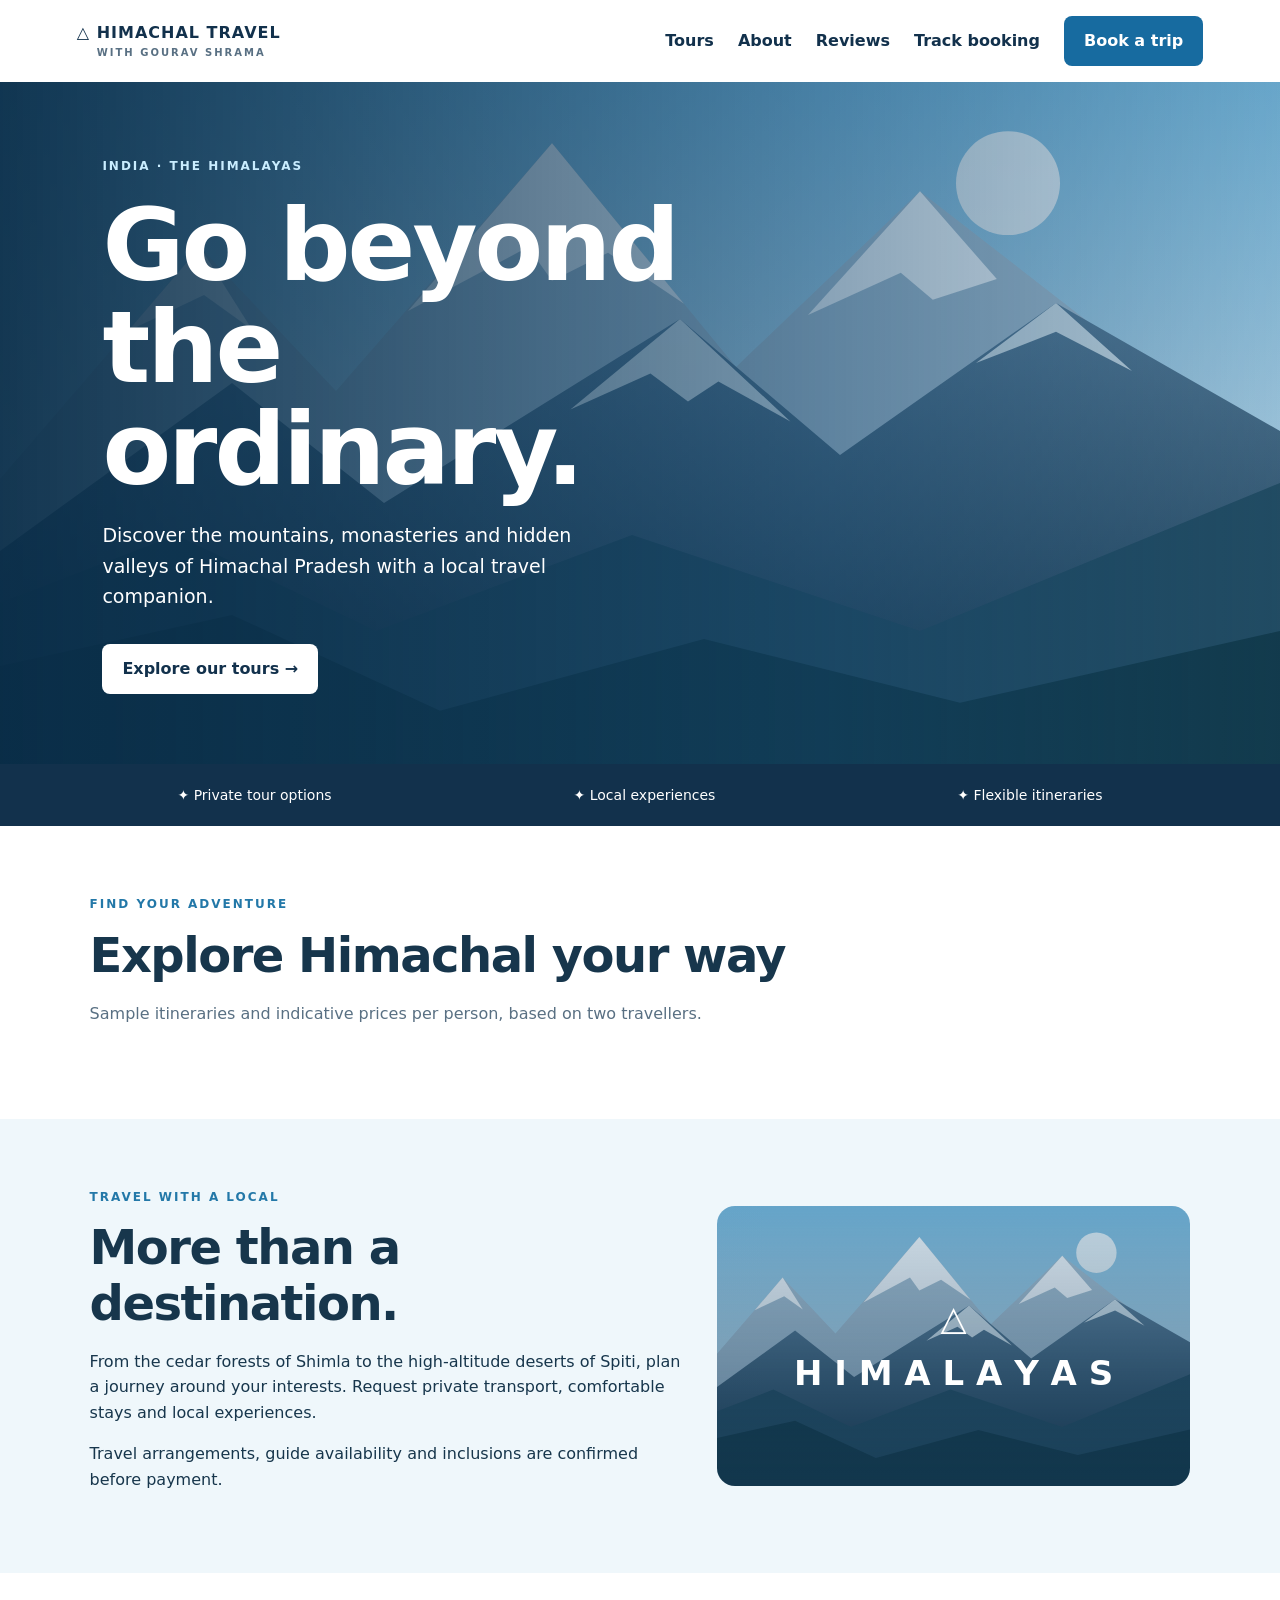
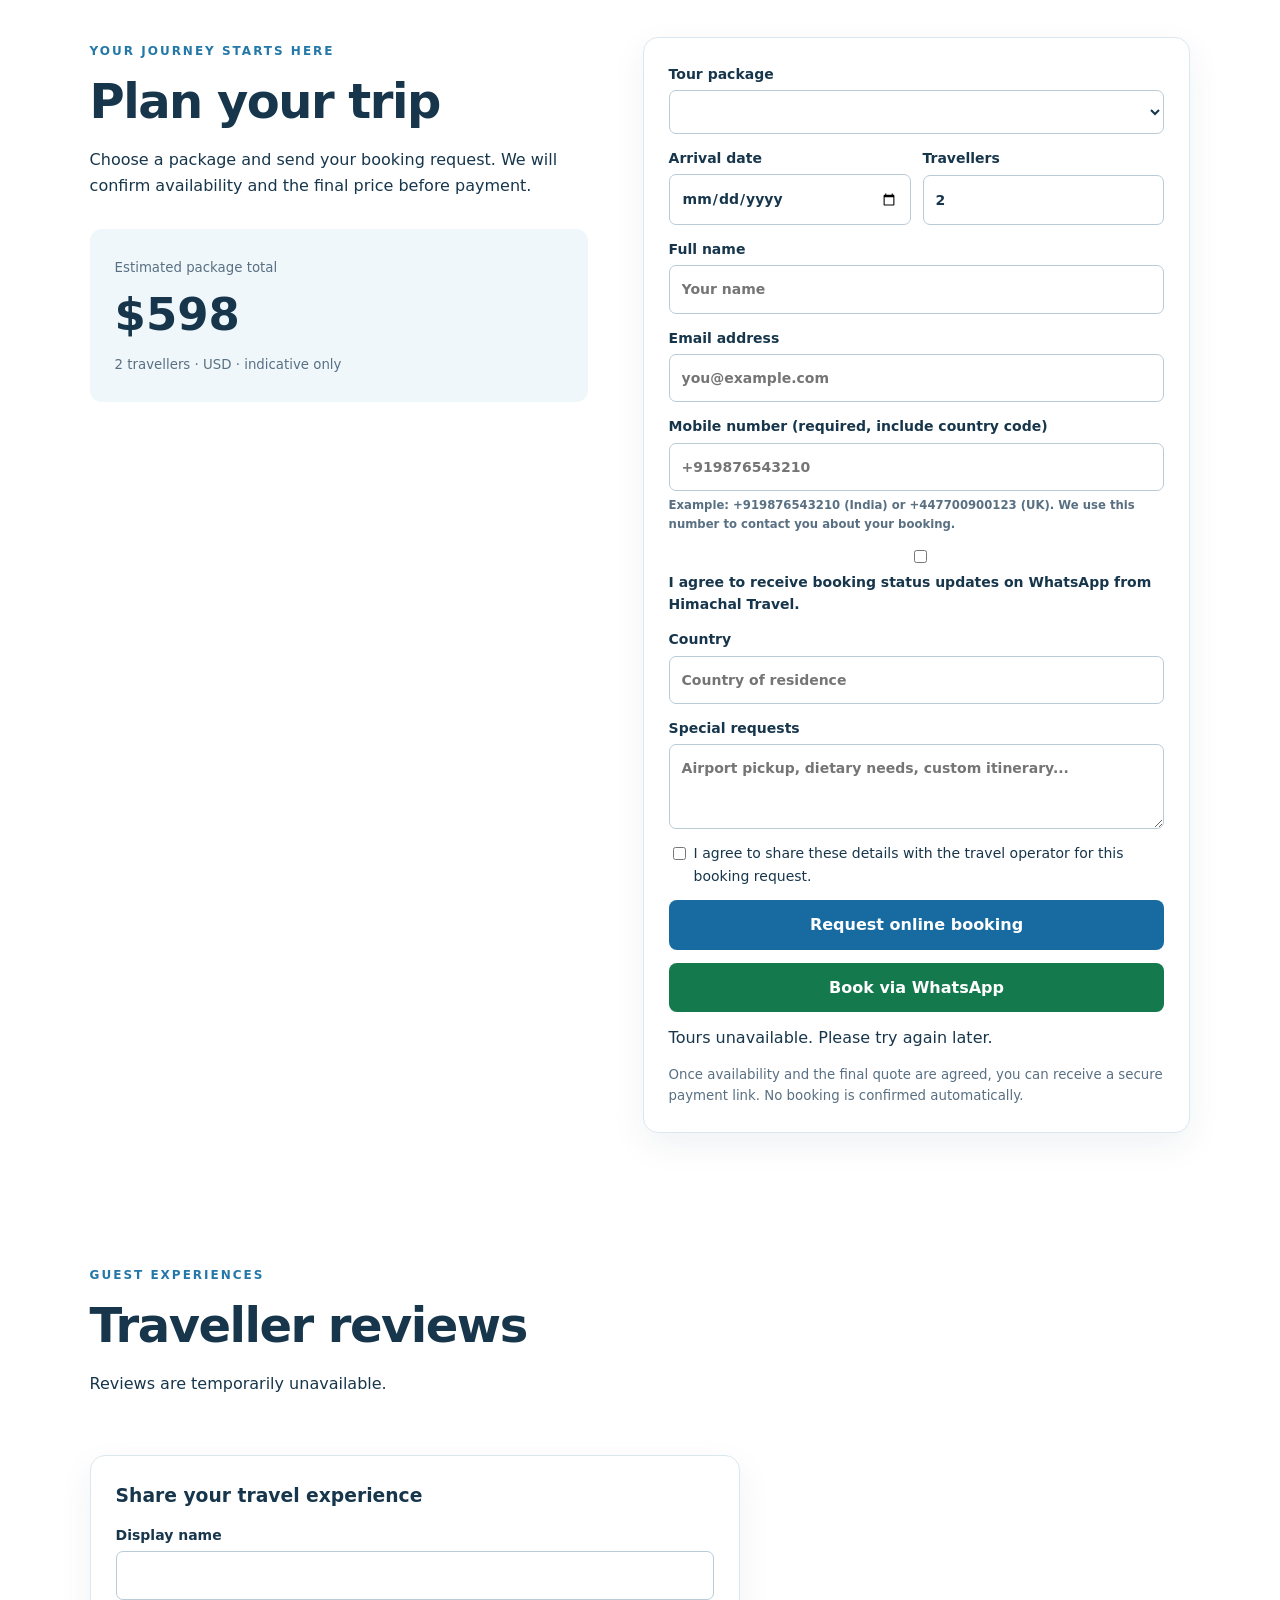
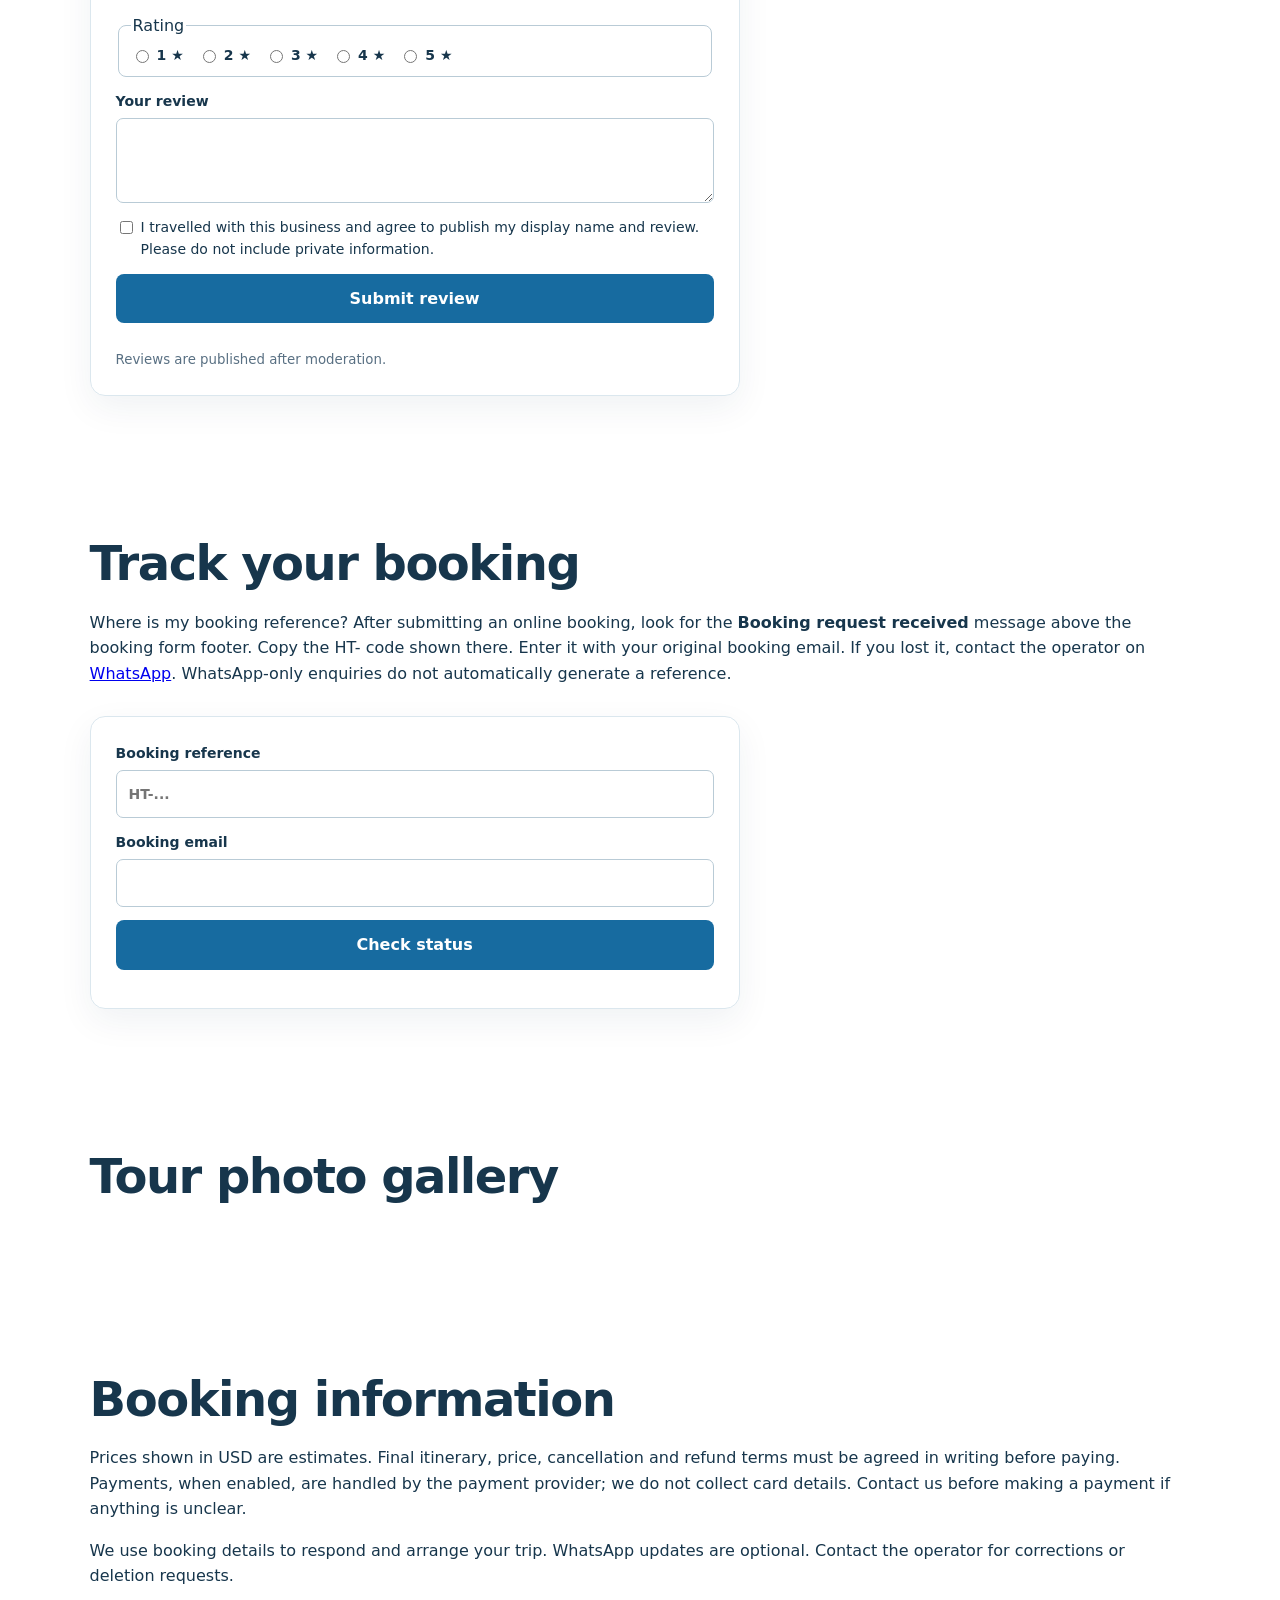
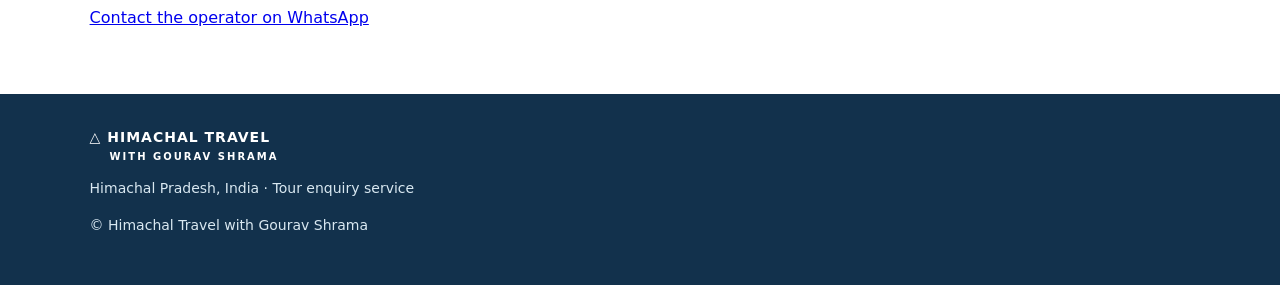
==== commit 8d3fcd1d: "Add files via upload" ====
--- a/himachal-travel-updated/index.html
+++ b/himachal-travel-updated/index.html
@@ -1 +1 @@
-<!doctype html><html lang="en"><head><meta name="google-site-verification" content="g4-q1hpAnhOGBbg5wOtM6oH7bX7Vx7xSUIx_W6AOw4U" /><meta charset="utf-8"><meta name="viewport" content="width=device-width,initial-scale=1"><meta name="description" content="Plan a private Himachal Pradesh tour to Manali, Shimla, Spiti and Dharamshala. Request a custom itinerary and track your booking."><link rel="canonical" href="https://himachal-travel.onrender.com/"><title>Himachal Travel with Gourav Shrama</title><link rel="stylesheet" href="style.css"></head><body><header><a class="brand" href="#home">△ HIMACHAL TRAVEL <small>WITH GOURAV SHRAMA</small></a><nav><a href="#tours">Tours</a><a href="#about">About</a><a href="#reviews">Reviews</a><a href="#track">Track booking</a><a href="#booking" class="btn">Book a trip</a></nav></header><main><section class="hero" id="home"><div class="hero-content"><span class="eyebrow">INDIA · THE HIMALAYAS</span><h1>Go beyond<br>the ordinary.</h1><p>Discover the mountains, monasteries and hidden valleys of Himachal Pradesh with a local travel companion.</p><a class="btn" href="#tours">Explore our tours →</a></div></section><section class="strip"><span>✦ Private tour options</span><span>✦ Local experiences</span><span>✦ Flexible itineraries</span></section><section id="tours" class="section"><span class="eyebrow">FIND YOUR ADVENTURE</span><h2>Explore Himachal your way</h2><p class="muted">Sample itineraries and indicative prices per person, based on two travellers.</p><div id="cards" class="cards"></div></section><section id="about" class="about section"><div><span class="eyebrow">TRAVEL WITH A LOCAL</span><h2>More than a destination.</h2><p>From the cedar forests of Shimla to the high-altitude deserts of Spiti, plan a journey around your interests. Request private transport, comfortable stays and local experiences.</p><p>Travel arrangements, guide availability and inclusions are confirmed before payment.</p></div><div class="mountain-art" aria-hidden="true">△<br>H I M A L A Y A S</div></section><section id="booking" class="section booking"><div><span class="eyebrow">YOUR JOURNEY STARTS HERE</span><h2>Plan your trip</h2><p>Choose a package and send your booking request. We will confirm availability and the final price before payment.</p><div class="estimate"><small>Estimated package total</small><strong id="total">$598</strong><small id="summary">2 travellers · USD · indicative only</small></div></div><form id="bookingForm"><label>Tour package<select id="tour" name="tour" required></select></label><div class="pair"><label>Arrival date<input type="date" name="date" id="date" required></label><label>Travellers<input type="number" id="people" name="people" min="1" max="20" value="2" required></label></div><label>Full name<input name="name" autocomplete="name" required maxlength="100" placeholder="Your name"></label><label>Email address<input type="email" name="email" autocomplete="email" required placeholder="you@example.com"></label><label>WhatsApp number (optional, with country code)<input type="tel" name="phone" placeholder="+919876543210" pattern="\+[1-9][0-9]{7,14}"></label><label><input type="checkbox" name="wa_opt_in"> I agree to receive booking status updates on WhatsApp from Himachal Travel.</label><label>Country<input name="country" autocomplete="country-name" required maxlength="100" placeholder="Country of residence"></label><label>Special requests<textarea name="notes" maxlength="1000" placeholder="Airport pickup, dietary needs, custom itinerary..."></textarea></label><label class="consent"><input type="checkbox" required> I agree to share these details with the travel operator for this booking request.</label><button class="btn" type="submit">Request online booking</button><button class="btn whatsapp" type="button" id="wa">Book via WhatsApp</button><p id="status" role="status"></p><div id="bookingReference" class="confirmation" hidden><h3>Booking request received</h3><p>Your booking reference is:</p><strong id="referenceValue" class="ref-code"></strong><button type="button" class="btn" id="copyReference">Copy booking reference</button><p>Save this reference or take a screenshot now. To check your booking, use this reference and the same email address you entered above. Your request is pending until the operator confirms it. No payment taken.</p><a href="#track">Track your booking →</a></div><small>Once availability and the final quote are agreed, you can receive a secure payment link. No booking is confirmed automatically.</small></form></section><section class="section" id="reviews"><span class="eyebrow">GUEST EXPERIENCES</span><h2>Traveller reviews</h2><p id="reviewSummary" aria-live="polite">Loading reviews…</p><div id="reviewList" class="cards"></div><form id="reviewForm" class="review-form"><h3>Share your travel experience</h3><label>Display name<input name="name" maxlength="80" required></label><fieldset><legend>Rating</legend><div class="rating-options"><label><input type="radio" name="rating" value="1" required> 1 ★</label><label><input type="radio" name="rating" value="2" required> 2 ★</label><label><input type="radio" name="rating" value="3" required> 3 ★</label><label><input type="radio" name="rating" value="4" required> 4 ★</label><label><input type="radio" name="rating" value="5" required> 5 ★</label></div></fieldset><label>Your review<textarea name="body" minlength="10" maxlength="1500" required></textarea></label><div hidden><label>Website<input name="website" tabindex="-1" autocomplete="off"></label></div><label class="consent"><input type="checkbox" name="consent" required> I travelled with this business and agree to publish my display name and review. Please do not include private information.</label><button class="btn">Submit review</button><p id="reviewStatus" role="status"></p><small>Reviews are published after moderation.</small></form></section><section class="section" id="track"><h2>Track your booking</h2><p>Where is my booking reference? After submitting an online booking, look for the <strong>Booking request received</strong> message above the booking form footer. Copy the HT- code shown there. Enter it with your original booking email. If you lost it, contact the operator on <a href="https://wa.me/918091246213">WhatsApp</a>. WhatsApp-only enquiries do not automatically generate a reference.</p><form id="trackForm" class="review-form"><label>Booking reference<input name="id" required maxlength="30" placeholder="HT-..." ></label><label>Booking email<input name="email" type="email" required maxlength="254"></label><button class="btn">Check status</button><div id="trackResult" aria-live="polite"></div></form></section><section class="section" id="gallery"><h2>Tour photo gallery</h2><div class="cards" id="galleryPhotos"></div></section><section class="section" id="policies"><h2>Booking information</h2><p>Prices shown in USD are estimates. Final itinerary, price, cancellation and refund terms must be agreed in writing before paying. Payments, when enabled, are handled by the payment provider; we do not collect card details. Contact us before making a payment if anything is unclear.</p><p>We use booking details to respond and arrange your trip. WhatsApp updates are optional. Contact the operator for corrections or deletion requests.</p><a href="https://wa.me/918091246213">Contact the operator on WhatsApp</a></section></main><footer><div class="brand">△ HIMACHAL TRAVEL <small>WITH GOURAV SHRAMA</small></div><p>Himachal Pradesh, India · Tour enquiry service</p><p>© <span id="year"></span> Himachal Travel with Gourav Shrama</p></footer><dialog id="details"><button id="close" aria-label="Close">×</button><div id="detailContent"></div><button class="btn" id="choose">Choose this tour</button></dialog><script src="app.js"></script><script src="extras.js"></script></body></html>
+<!doctype html><html lang="en"><head><meta name="google-site-verification" content="g4-q1hpAnhOGBbg5wOtM6oH7bX7Vx7xSUIx_W6AOw4U" /><meta charset="utf-8"><meta name="viewport" content="width=device-width,initial-scale=1"><meta name="description" content="Plan a private Himachal Pradesh tour to Manali, Shimla, Spiti and Dharamshala. Request a custom itinerary and track your booking."><link rel="canonical" href="https://himachal-travel.onrender.com/"><title>Himachal Travel with Gourav Shrama</title><link rel="stylesheet" href="style.css"></head><body><header><a class="brand" href="#home">△ HIMACHAL TRAVEL <small>WITH GOURAV SHRAMA</small></a><nav><a href="#tours">Tours</a><a href="#about">About</a><a href="#reviews">Reviews</a><a href="#track">Track booking</a><a href="#booking" class="btn">Book a trip</a></nav></header><main><section class="hero" id="home"><div class="hero-content"><span class="eyebrow">INDIA · THE HIMALAYAS</span><h1>Go beyond<br>the ordinary.</h1><p>Discover the mountains, monasteries and hidden valleys of Himachal Pradesh with a local travel companion.</p><a class="btn" href="#tours">Explore our tours →</a></div></section><section class="strip"><span>✦ Private tour options</span><span>✦ Local experiences</span><span>✦ Flexible itineraries</span></section><section id="tours" class="section"><span class="eyebrow">FIND YOUR ADVENTURE</span><h2>Explore Himachal your way</h2><p class="muted">Sample itineraries and indicative prices per person, based on two travellers.</p><div id="cards" class="cards"></div></section><section id="about" class="about section"><div><span class="eyebrow">TRAVEL WITH A LOCAL</span><h2>More than a destination.</h2><p>From the cedar forests of Shimla to the high-altitude deserts of Spiti, plan a journey around your interests. Request private transport, comfortable stays and local experiences.</p><p>Travel arrangements, guide availability and inclusions are confirmed before payment.</p></div><div class="mountain-art" aria-hidden="true">△<br>H I M A L A Y A S</div></section><section id="booking" class="section booking"><div><span class="eyebrow">YOUR JOURNEY STARTS HERE</span><h2>Plan your trip</h2><p>Choose a package and send your booking request. We will confirm availability and the final price before payment.</p><div class="estimate"><small>Estimated package total</small><strong id="total">$598</strong><small id="summary">2 travellers · USD · indicative only</small></div></div><form id="bookingForm"><label>Tour package<select id="tour" name="tour" required></select></label><div class="pair"><label>Arrival date<input type="date" name="date" id="date" required></label><label>Travellers<input type="number" id="people" name="people" min="1" max="20" value="2" required></label></div><label>Full name<input name="name" autocomplete="name" required maxlength="100" placeholder="Your name"></label><label>Email address<input type="email" name="email" autocomplete="email" required placeholder="you@example.com"></label><label>Mobile number (required, include country code)<input type="tel" name="phone" autocomplete="tel" required maxlength="16" title="Enter + followed by country code and mobile number, without spaces" placeholder="+919876543210" pattern="\+[1-9][0-9]{7,14}"><small>Example: +919876543210 (India) or +447700900123 (UK). We use this number to contact you about your booking.</small></label><label><input type="checkbox" name="wa_opt_in"> I agree to receive booking status updates on WhatsApp from Himachal Travel.</label><label>Country<input name="country" autocomplete="country-name" required maxlength="100" placeholder="Country of residence"></label><label>Special requests<textarea name="notes" maxlength="1000" placeholder="Airport pickup, dietary needs, custom itinerary..."></textarea></label><label class="consent"><input type="checkbox" required> I agree to share these details with the travel operator for this booking request.</label><button class="btn" type="submit">Request online booking</button><button class="btn whatsapp" type="button" id="wa">Book via WhatsApp</button><p id="status" role="status"></p><div id="bookingReference" class="confirmation" hidden><h3>Booking request received</h3><p>Your booking reference is:</p><strong id="referenceValue" class="ref-code"></strong><button type="button" class="btn" id="copyReference">Copy booking reference</button><p>Save this reference or take a screenshot now. To check your booking, use this reference and the same email address you entered above. Your request is pending until the operator confirms it. No payment taken.</p><a href="#track">Track your booking →</a></div><small>Once availability and the final quote are agreed, you can receive a secure payment link. No booking is confirmed automatically.</small></form></section><section class="section" id="reviews"><span class="eyebrow">GUEST EXPERIENCES</span><h2>Traveller reviews</h2><p id="reviewSummary" aria-live="polite">Loading reviews…</p><div id="reviewList" class="cards"></div><form id="reviewForm" class="review-form"><h3>Share your travel experience</h3><label>Display name<input name="name" maxlength="80" required></label><fieldset><legend>Rating</legend><div class="rating-options"><label><input type="radio" name="rating" value="1" required> 1 ★</label><label><input type="radio" name="rating" value="2" required> 2 ★</label><label><input type="radio" name="rating" value="3" required> 3 ★</label><label><input type="radio" name="rating" value="4" required> 4 ★</label><label><input type="radio" name="rating" value="5" required> 5 ★</label></div></fieldset><label>Your review<textarea name="body" minlength="10" maxlength="1500" required></textarea></label><div hidden><label>Website<input name="website" tabindex="-1" autocomplete="off"></label></div><label class="consent"><input type="checkbox" name="consent" required> I travelled with this business and agree to publish my display name and review. Please do not include private information.</label><button class="btn">Submit review</button><p id="reviewStatus" role="status"></p><small>Reviews are published after moderation.</small></form></section><section class="section" id="track"><h2>Track your booking</h2><p>Where is my booking reference? After submitting an online booking, look for the <strong>Booking request received</strong> message above the booking form footer. Copy the HT- code shown there. Enter it with your original booking email. If you lost it, contact the operator on <a href="https://wa.me/918091246213">WhatsApp</a>. WhatsApp-only enquiries do not automatically generate a reference.</p><form id="trackForm" class="review-form"><label>Booking reference<input name="id" required maxlength="30" placeholder="HT-..." ></label><label>Booking email<input name="email" type="email" required maxlength="254"></label><button class="btn">Check status</button><div id="trackResult" aria-live="polite"></div></form></section><section class="section" id="gallery"><h2>Tour photo gallery</h2><div class="cards" id="galleryPhotos"></div></section><section class="section" id="policies"><h2>Booking information</h2><p>Prices shown in USD are estimates. Final itinerary, price, cancellation and refund terms must be agreed in writing before paying. Payments, when enabled, are handled by the payment provider; we do not collect card details. Contact us before making a payment if anything is unclear.</p><p>We use booking details to respond and arrange your trip. WhatsApp updates are optional. Contact the operator for corrections or deletion requests.</p><a href="https://wa.me/918091246213">Contact the operator on WhatsApp</a></section></main><footer><div class="brand">△ HIMACHAL TRAVEL <small>WITH GOURAV SHRAMA</small></div><p>Himachal Pradesh, India · Tour enquiry service</p><p>© <span id="year"></span> Himachal Travel with Gourav Shrama</p></footer><dialog id="details"><button id="close" aria-label="Close">×</button><div id="detailContent"></div><button class="btn" id="choose">Choose this tour</button></dialog><script src="app.js"></script><script src="extras.js"></script></body></html>
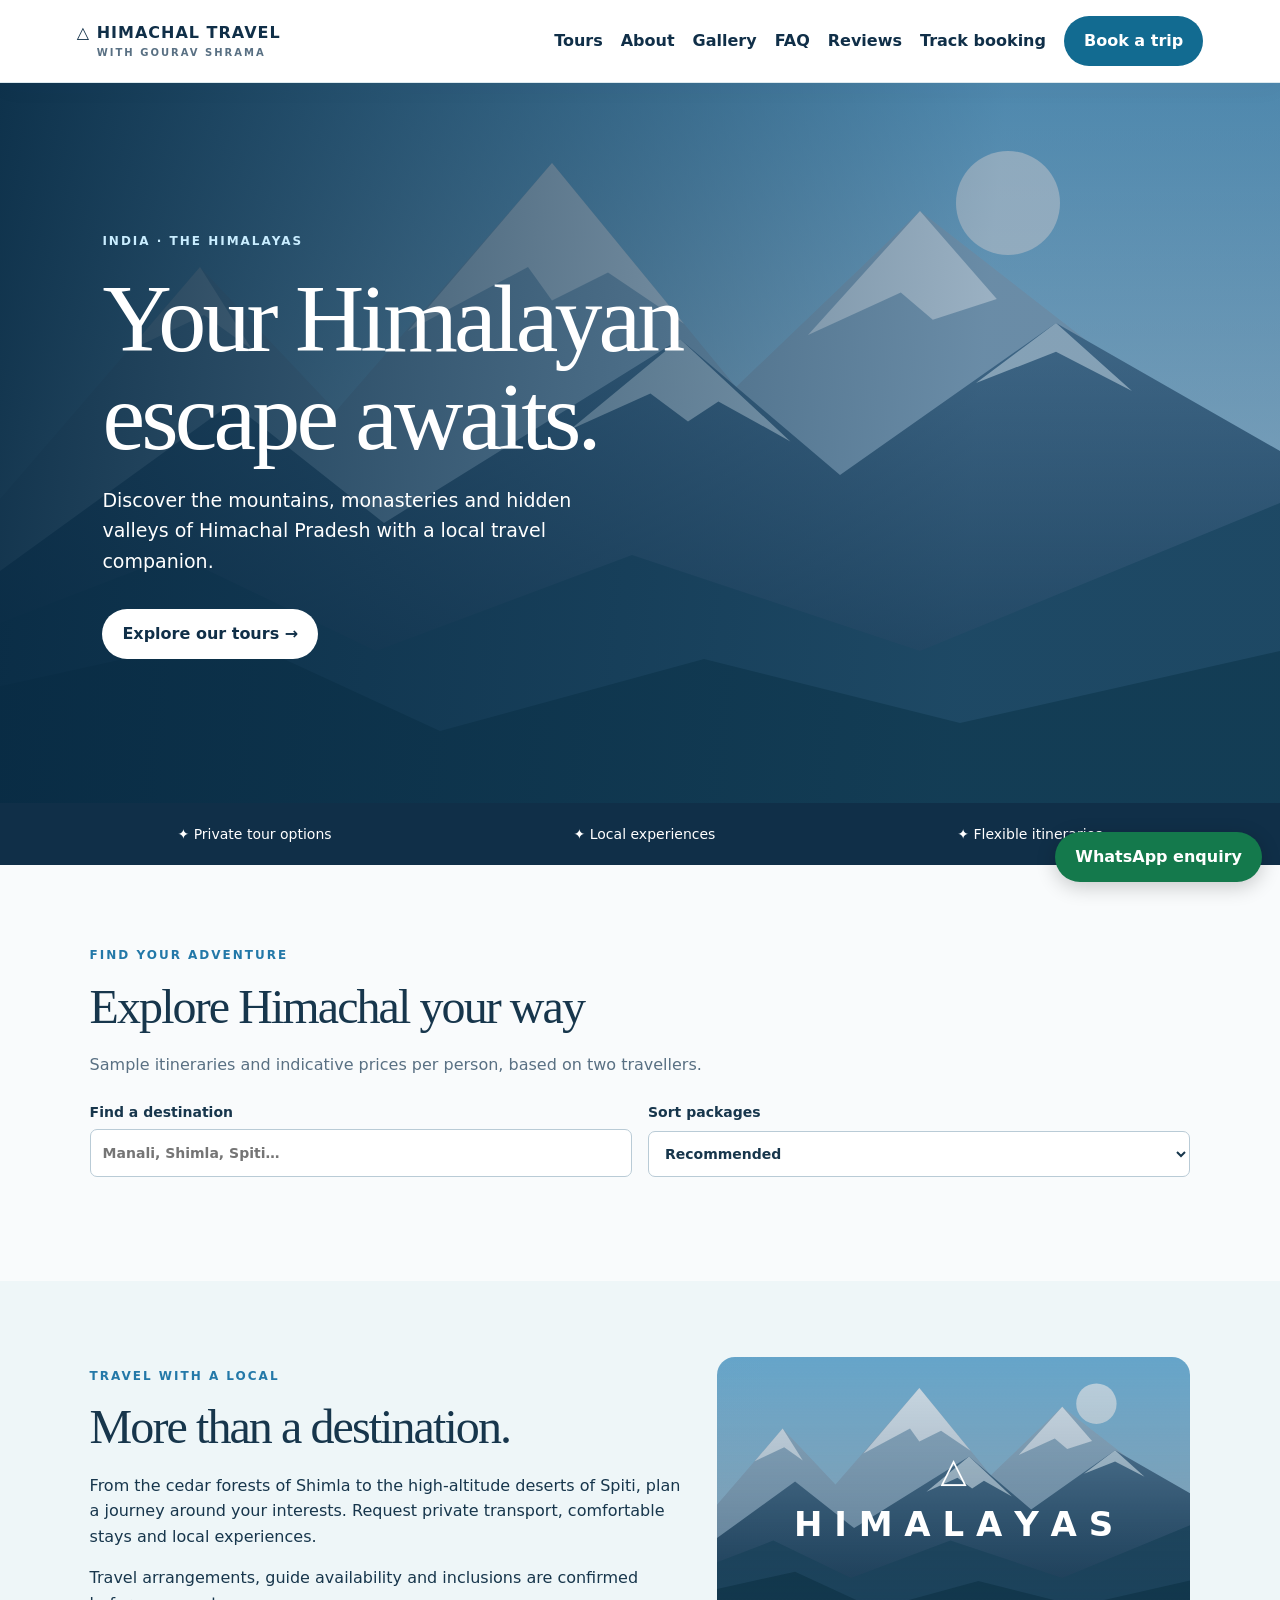
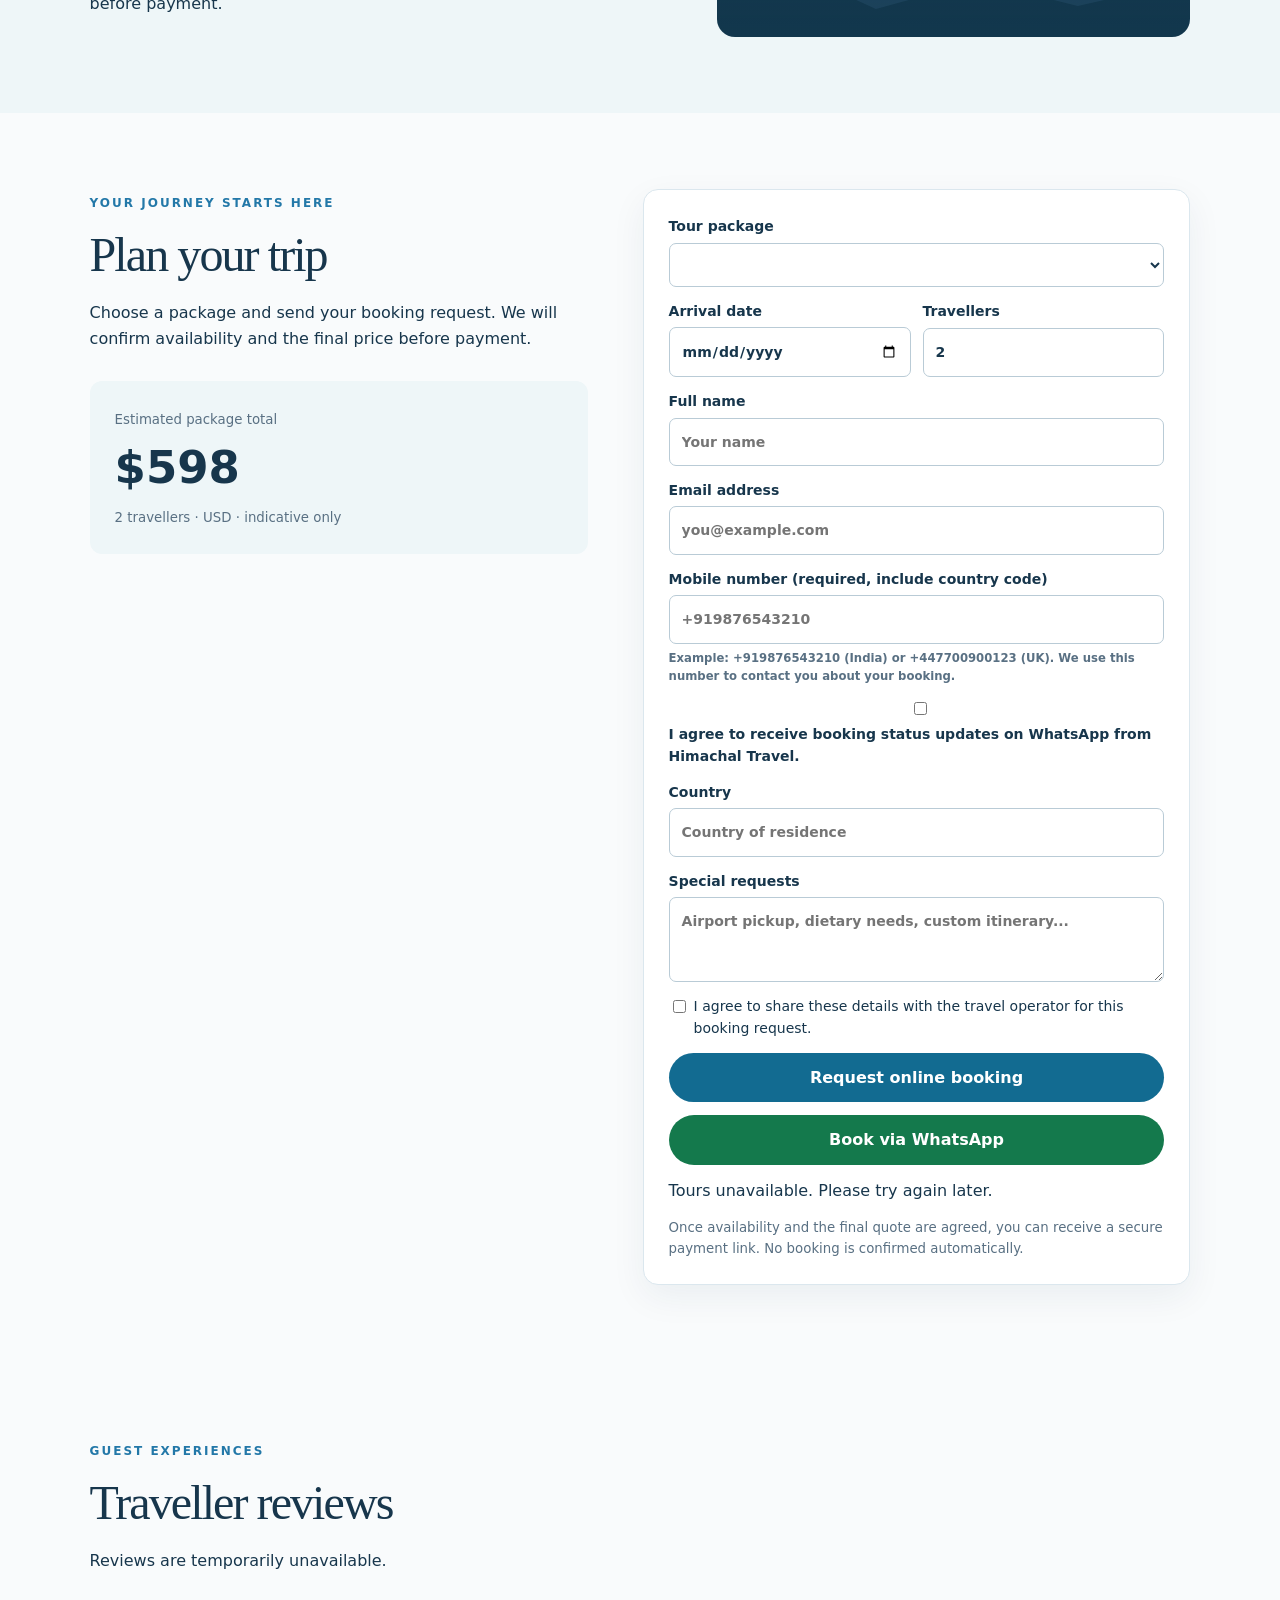
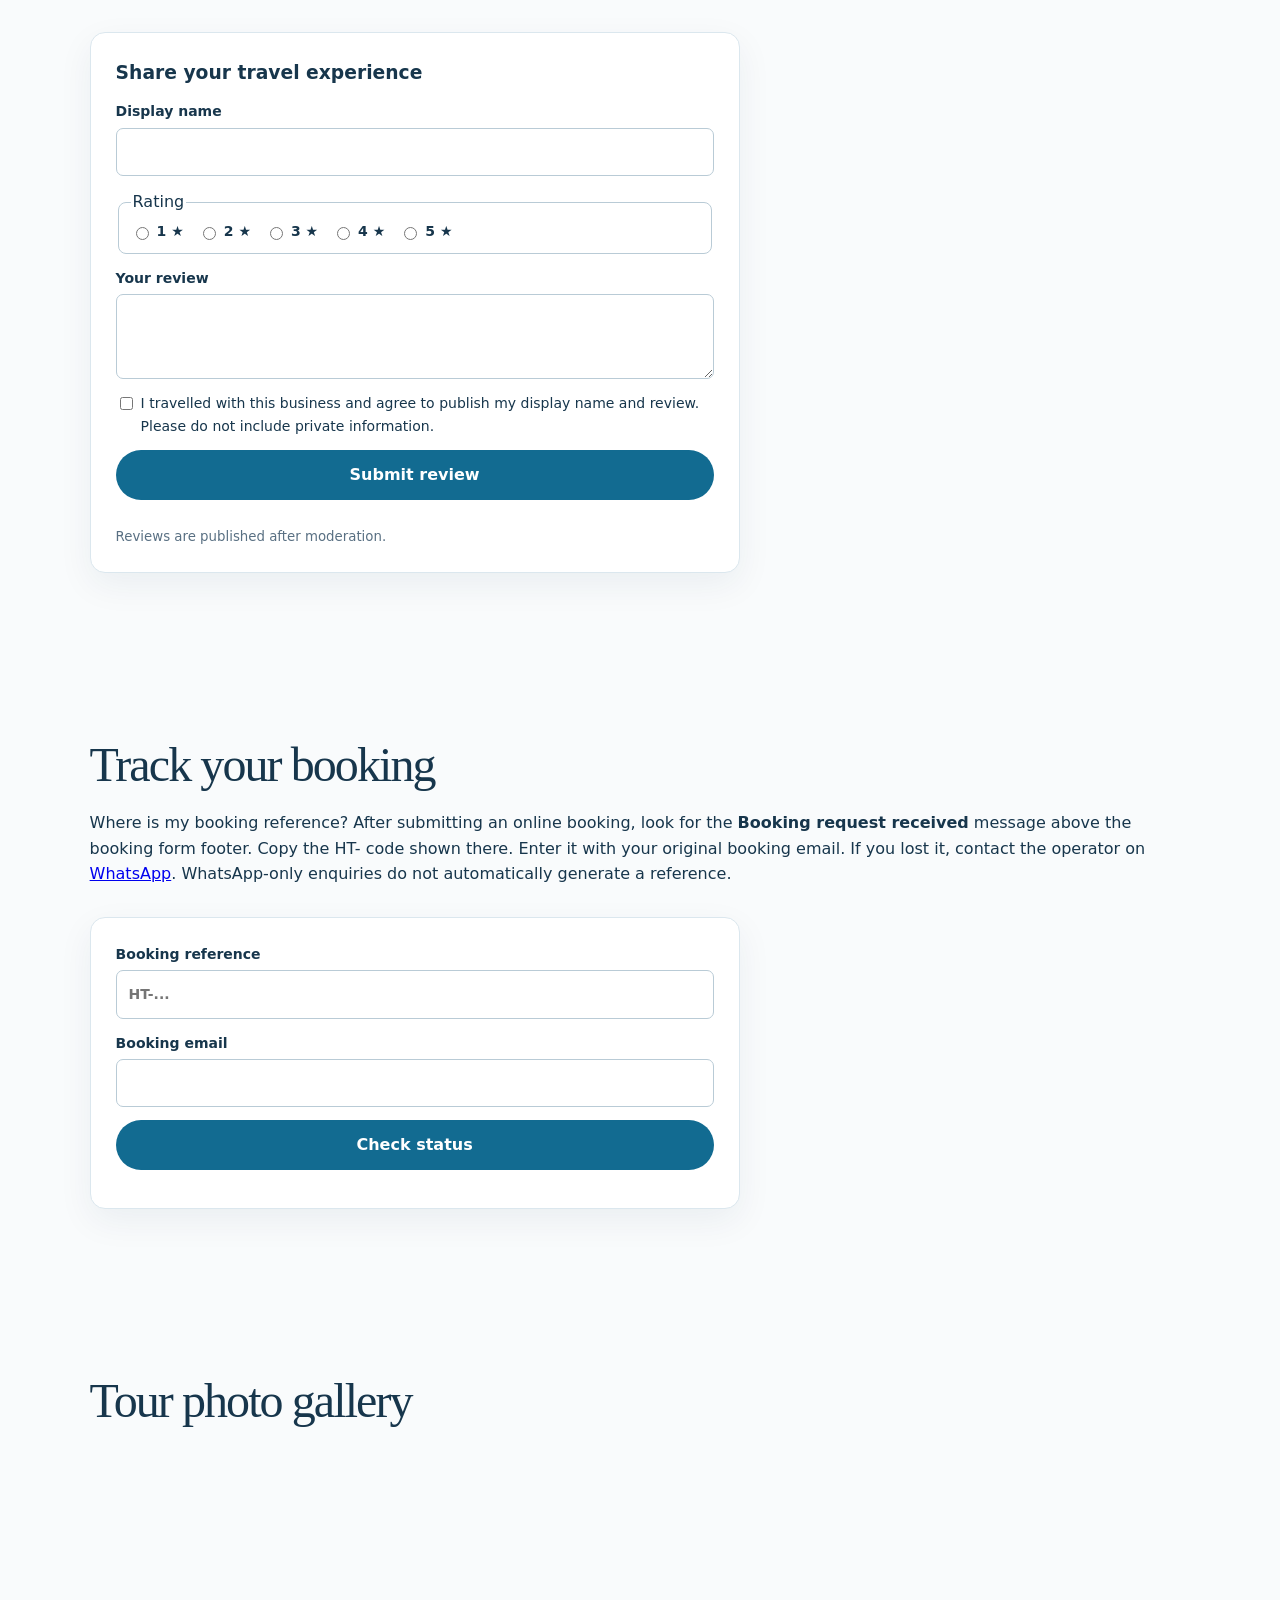
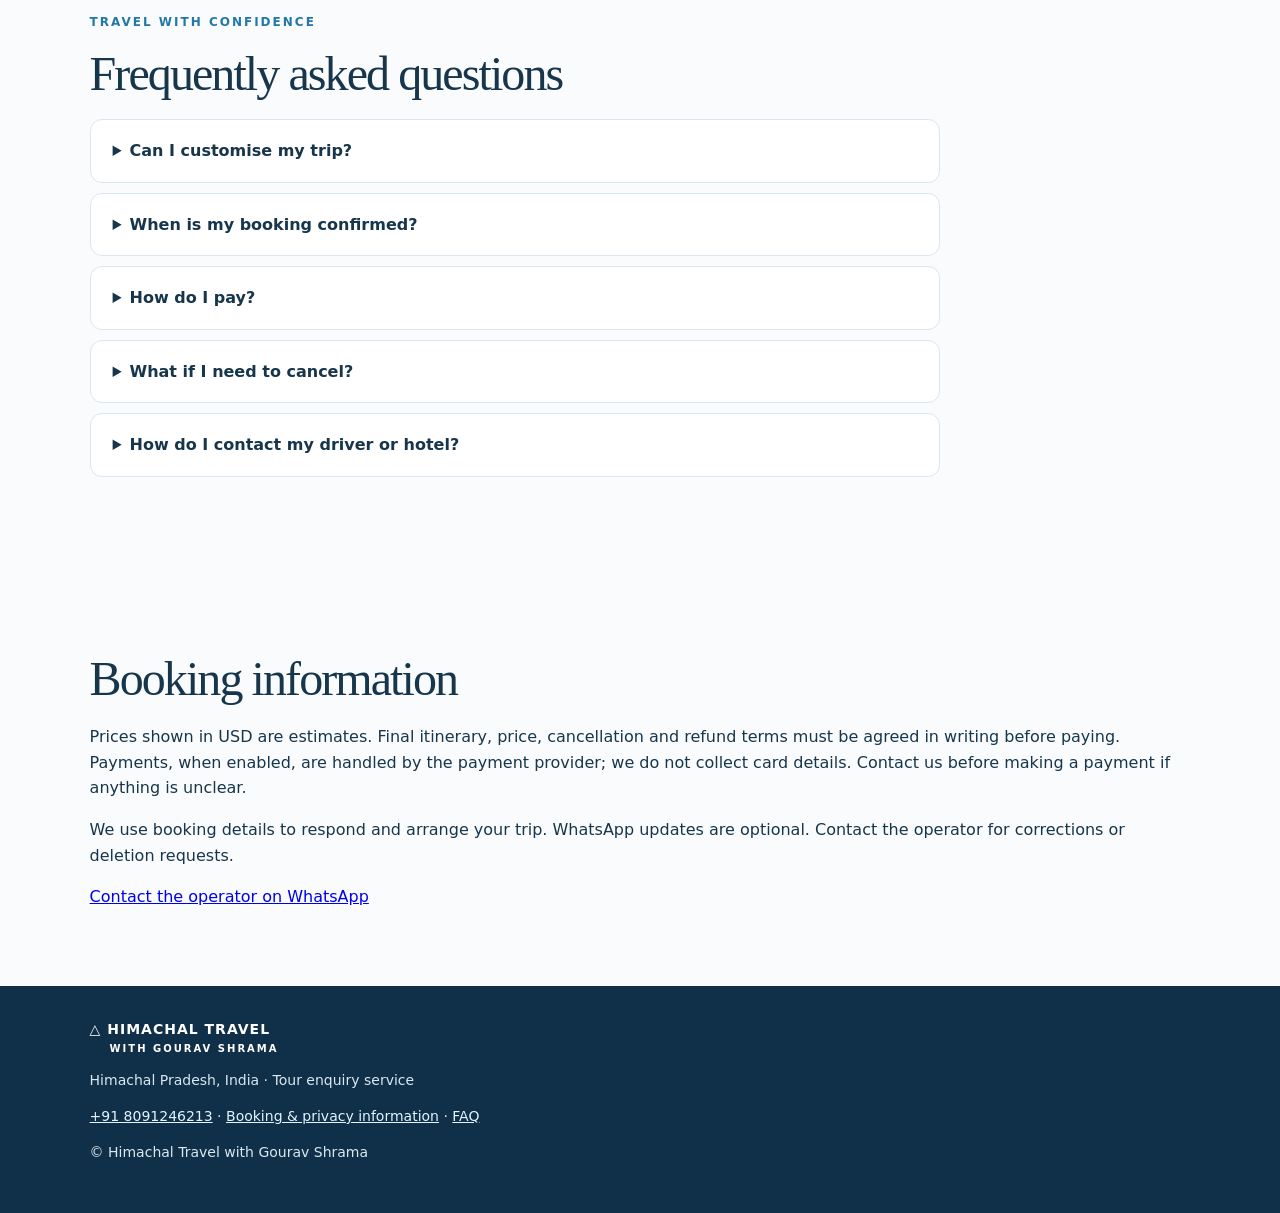
==== commit 860f93ef: "Add files via upload" ====
--- a/himachal-travel-updated/index.html
+++ b/himachal-travel-updated/index.html
@@ -1 +1 @@
-<!doctype html><html lang="en"><head><meta name="google-site-verification" content="g4-q1hpAnhOGBbg5wOtM6oH7bX7Vx7xSUIx_W6AOw4U" /><meta charset="utf-8"><meta name="viewport" content="width=device-width,initial-scale=1"><meta name="description" content="Plan a private Himachal Pradesh tour to Manali, Shimla, Spiti and Dharamshala. Request a custom itinerary and track your booking."><link rel="canonical" href="https://himachal-travel.onrender.com/"><title>Himachal Travel with Gourav Shrama</title><link rel="stylesheet" href="style.css"></head><body><header><a class="brand" href="#home">△ HIMACHAL TRAVEL <small>WITH GOURAV SHRAMA</small></a><nav><a href="#tours">Tours</a><a href="#about">About</a><a href="#reviews">Reviews</a><a href="#track">Track booking</a><a href="#booking" class="btn">Book a trip</a></nav></header><main><section class="hero" id="home"><div class="hero-content"><span class="eyebrow">INDIA · THE HIMALAYAS</span><h1>Go beyond<br>the ordinary.</h1><p>Discover the mountains, monasteries and hidden valleys of Himachal Pradesh with a local travel companion.</p><a class="btn" href="#tours">Explore our tours →</a></div></section><section class="strip"><span>✦ Private tour options</span><span>✦ Local experiences</span><span>✦ Flexible itineraries</span></section><section id="tours" class="section"><span class="eyebrow">FIND YOUR ADVENTURE</span><h2>Explore Himachal your way</h2><p class="muted">Sample itineraries and indicative prices per person, based on two travellers.</p><div id="cards" class="cards"></div></section><section id="about" class="about section"><div><span class="eyebrow">TRAVEL WITH A LOCAL</span><h2>More than a destination.</h2><p>From the cedar forests of Shimla to the high-altitude deserts of Spiti, plan a journey around your interests. Request private transport, comfortable stays and local experiences.</p><p>Travel arrangements, guide availability and inclusions are confirmed before payment.</p></div><div class="mountain-art" aria-hidden="true">△<br>H I M A L A Y A S</div></section><section id="booking" class="section booking"><div><span class="eyebrow">YOUR JOURNEY STARTS HERE</span><h2>Plan your trip</h2><p>Choose a package and send your booking request. We will confirm availability and the final price before payment.</p><div class="estimate"><small>Estimated package total</small><strong id="total">$598</strong><small id="summary">2 travellers · USD · indicative only</small></div></div><form id="bookingForm"><label>Tour package<select id="tour" name="tour" required></select></label><div class="pair"><label>Arrival date<input type="date" name="date" id="date" required></label><label>Travellers<input type="number" id="people" name="people" min="1" max="20" value="2" required></label></div><label>Full name<input name="name" autocomplete="name" required maxlength="100" placeholder="Your name"></label><label>Email address<input type="email" name="email" autocomplete="email" required placeholder="you@example.com"></label><label>Mobile number (required, include country code)<input type="tel" name="phone" autocomplete="tel" required maxlength="16" title="Enter + followed by country code and mobile number, without spaces" placeholder="+919876543210" pattern="\+[1-9][0-9]{7,14}"><small>Example: +919876543210 (India) or +447700900123 (UK). We use this number to contact you about your booking.</small></label><label><input type="checkbox" name="wa_opt_in"> I agree to receive booking status updates on WhatsApp from Himachal Travel.</label><label>Country<input name="country" autocomplete="country-name" required maxlength="100" placeholder="Country of residence"></label><label>Special requests<textarea name="notes" maxlength="1000" placeholder="Airport pickup, dietary needs, custom itinerary..."></textarea></label><label class="consent"><input type="checkbox" required> I agree to share these details with the travel operator for this booking request.</label><button class="btn" type="submit">Request online booking</button><button class="btn whatsapp" type="button" id="wa">Book via WhatsApp</button><p id="status" role="status"></p><div id="bookingReference" class="confirmation" hidden><h3>Booking request received</h3><p>Your booking reference is:</p><strong id="referenceValue" class="ref-code"></strong><button type="button" class="btn" id="copyReference">Copy booking reference</button><p>Save this reference or take a screenshot now. To check your booking, use this reference and the same email address you entered above. Your request is pending until the operator confirms it. No payment taken.</p><a href="#track">Track your booking →</a></div><small>Once availability and the final quote are agreed, you can receive a secure payment link. No booking is confirmed automatically.</small></form></section><section class="section" id="reviews"><span class="eyebrow">GUEST EXPERIENCES</span><h2>Traveller reviews</h2><p id="reviewSummary" aria-live="polite">Loading reviews…</p><div id="reviewList" class="cards"></div><form id="reviewForm" class="review-form"><h3>Share your travel experience</h3><label>Display name<input name="name" maxlength="80" required></label><fieldset><legend>Rating</legend><div class="rating-options"><label><input type="radio" name="rating" value="1" required> 1 ★</label><label><input type="radio" name="rating" value="2" required> 2 ★</label><label><input type="radio" name="rating" value="3" required> 3 ★</label><label><input type="radio" name="rating" value="4" required> 4 ★</label><label><input type="radio" name="rating" value="5" required> 5 ★</label></div></fieldset><label>Your review<textarea name="body" minlength="10" maxlength="1500" required></textarea></label><div hidden><label>Website<input name="website" tabindex="-1" autocomplete="off"></label></div><label class="consent"><input type="checkbox" name="consent" required> I travelled with this business and agree to publish my display name and review. Please do not include private information.</label><button class="btn">Submit review</button><p id="reviewStatus" role="status"></p><small>Reviews are published after moderation.</small></form></section><section class="section" id="track"><h2>Track your booking</h2><p>Where is my booking reference? After submitting an online booking, look for the <strong>Booking request received</strong> message above the booking form footer. Copy the HT- code shown there. Enter it with your original booking email. If you lost it, contact the operator on <a href="https://wa.me/918091246213">WhatsApp</a>. WhatsApp-only enquiries do not automatically generate a reference.</p><form id="trackForm" class="review-form"><label>Booking reference<input name="id" required maxlength="30" placeholder="HT-..." ></label><label>Booking email<input name="email" type="email" required maxlength="254"></label><button class="btn">Check status</button><div id="trackResult" aria-live="polite"></div></form></section><section class="section" id="gallery"><h2>Tour photo gallery</h2><div class="cards" id="galleryPhotos"></div></section><section class="section" id="policies"><h2>Booking information</h2><p>Prices shown in USD are estimates. Final itinerary, price, cancellation and refund terms must be agreed in writing before paying. Payments, when enabled, are handled by the payment provider; we do not collect card details. Contact us before making a payment if anything is unclear.</p><p>We use booking details to respond and arrange your trip. WhatsApp updates are optional. Contact the operator for corrections or deletion requests.</p><a href="https://wa.me/918091246213">Contact the operator on WhatsApp</a></section></main><footer><div class="brand">△ HIMACHAL TRAVEL <small>WITH GOURAV SHRAMA</small></div><p>Himachal Pradesh, India · Tour enquiry service</p><p>© <span id="year"></span> Himachal Travel with Gourav Shrama</p></footer><dialog id="details"><button id="close" aria-label="Close">×</button><div id="detailContent"></div><button class="btn" id="choose">Choose this tour</button></dialog><script src="app.js"></script><script src="extras.js"></script></body></html>
+<!doctype html><html lang="en"><head><meta name="google-site-verification" content="g4-q1hpAnhOGBbg5wOtM6oH7bX7Vx7xSUIx_W6AOw4U" /><meta charset="utf-8"><meta name="viewport" content="width=device-width,initial-scale=1"><meta name="description" content="Plan a private Himachal Pradesh tour to Manali, Shimla, Spiti and Dharamshala. Request a custom itinerary and track your booking."><link rel="canonical" href="https://himachal-travel.onrender.com/"><meta property="og:type" content="website"><meta property="og:title" content="Himachal Travel with Gourav Shrama | Private Himalayan Tours"><meta property="og:description" content="Explore private tours, request a tailored itinerary and track your booking."><meta property="og:url" content="https://himachal-travel.onrender.com/"><meta name="theme-color" content="#102f48"><title>Himachal Travel with Gourav Shrama</title><link rel="stylesheet" href="style.css"></head><body><header><a class="brand" href="#home">△ HIMACHAL TRAVEL <small>WITH GOURAV SHRAMA</small></a><nav aria-label="Main navigation"><a href="#tours">Tours</a><a href="#about">About</a><a href="#gallery">Gallery</a><a href="#faq">FAQ</a><a href="#reviews">Reviews</a><a href="#track">Track booking</a><a href="#booking" class="btn">Book a trip</a></nav></header><main><section class="hero" id="home"><div class="hero-content"><span class="eyebrow">INDIA · THE HIMALAYAS</span><h1>Your Himalayan<br>escape awaits.</h1><p>Discover the mountains, monasteries and hidden valleys of Himachal Pradesh with a local travel companion.</p><a class="btn" href="#tours">Explore our tours →</a></div></section><section class="strip"><span>✦ Private tour options</span><span>✦ Local experiences</span><span>✦ Flexible itineraries</span></section><section id="tours" class="section"><span class="eyebrow">FIND YOUR ADVENTURE</span><h2>Explore Himachal your way</h2><p class="muted">Sample itineraries and indicative prices per person, based on two travellers.</p><div class="tour-tools"><label>Find a destination<input id="tourSearch" type="search" placeholder="Manali, Shimla, Spiti…"></label><label>Sort packages<select id="tourSort"><option value="default">Recommended</option><option value="low">Price: low to high</option><option value="high">Price: high to low</option></select></label></div><div id="cards" class="cards"></div></section><section id="about" class="about section"><div><span class="eyebrow">TRAVEL WITH A LOCAL</span><h2>More than a destination.</h2><p>From the cedar forests of Shimla to the high-altitude deserts of Spiti, plan a journey around your interests. Request private transport, comfortable stays and local experiences.</p><p>Travel arrangements, guide availability and inclusions are confirmed before payment.</p></div><div class="mountain-art" aria-hidden="true">△<br>H I M A L A Y A S</div></section><section id="booking" class="section booking"><div><span class="eyebrow">YOUR JOURNEY STARTS HERE</span><h2>Plan your trip</h2><p>Choose a package and send your booking request. We will confirm availability and the final price before payment.</p><div class="estimate"><small>Estimated package total</small><strong id="total">$598</strong><small id="summary">2 travellers · USD · indicative only</small></div></div><form id="bookingForm"><label>Tour package<select id="tour" name="tour" required></select></label><div class="pair"><label>Arrival date<input type="date" name="date" id="date" required></label><label>Travellers<input type="number" id="people" name="people" min="1" max="20" value="2" required></label></div><label>Full name<input name="name" autocomplete="name" required maxlength="100" placeholder="Your name"></label><label>Email address<input type="email" name="email" autocomplete="email" required placeholder="you@example.com"></label><label>Mobile number (required, include country code)<input type="tel" name="phone" autocomplete="tel" required maxlength="16" title="Enter + followed by country code and mobile number, without spaces" placeholder="+919876543210" pattern="\+[1-9][0-9]{7,14}"><small>Example: +919876543210 (India) or +447700900123 (UK). We use this number to contact you about your booking.</small></label><label><input type="checkbox" name="wa_opt_in"> I agree to receive booking status updates on WhatsApp from Himachal Travel.</label><label>Country<input name="country" autocomplete="country-name" required maxlength="100" placeholder="Country of residence"></label><label>Special requests<textarea name="notes" maxlength="1000" placeholder="Airport pickup, dietary needs, custom itinerary..."></textarea></label><label class="consent"><input type="checkbox" required> I agree to share these details with the travel operator for this booking request.</label><button class="btn" type="submit">Request online booking</button><button class="btn whatsapp" type="button" id="wa">Book via WhatsApp</button><p id="status" role="status"></p><div id="bookingReference" class="confirmation" hidden><h3>Booking request received</h3><p>Your booking reference is:</p><strong id="referenceValue" class="ref-code"></strong><button type="button" class="btn" id="copyReference">Copy booking reference</button><p>Save this reference or take a screenshot now. To check your booking, use this reference and the same email address you entered above. Your request is pending until the operator confirms it. No payment taken.</p><a href="#track">Track your booking →</a></div><small>Once availability and the final quote are agreed, you can receive a secure payment link. No booking is confirmed automatically.</small></form></section><section class="section" id="reviews"><span class="eyebrow">GUEST EXPERIENCES</span><h2>Traveller reviews</h2><p id="reviewSummary" aria-live="polite">Loading reviews…</p><div id="reviewList" class="cards"></div><form id="reviewForm" class="review-form"><h3>Share your travel experience</h3><label>Display name<input name="name" maxlength="80" required></label><fieldset><legend>Rating</legend><div class="rating-options"><label><input type="radio" name="rating" value="1" required> 1 ★</label><label><input type="radio" name="rating" value="2" required> 2 ★</label><label><input type="radio" name="rating" value="3" required> 3 ★</label><label><input type="radio" name="rating" value="4" required> 4 ★</label><label><input type="radio" name="rating" value="5" required> 5 ★</label></div></fieldset><label>Your review<textarea name="body" minlength="10" maxlength="1500" required></textarea></label><div hidden><label>Website<input name="website" tabindex="-1" autocomplete="off"></label></div><label class="consent"><input type="checkbox" name="consent" required> I travelled with this business and agree to publish my display name and review. Please do not include private information.</label><button class="btn">Submit review</button><p id="reviewStatus" role="status"></p><small>Reviews are published after moderation.</small></form></section><section class="section" id="track"><h2>Track your booking</h2><p>Where is my booking reference? After submitting an online booking, look for the <strong>Booking request received</strong> message above the booking form footer. Copy the HT- code shown there. Enter it with your original booking email. If you lost it, contact the operator on <a href="https://wa.me/918091246213">WhatsApp</a>. WhatsApp-only enquiries do not automatically generate a reference.</p><form id="trackForm" class="review-form"><label>Booking reference<input name="id" required maxlength="30" placeholder="HT-..." ></label><label>Booking email<input name="email" type="email" required maxlength="254"></label><button class="btn">Check status</button><div id="trackResult" aria-live="polite"></div></form></section><section class="section" id="gallery"><h2>Tour photo gallery</h2><div class="cards" id="galleryPhotos"></div></section><section class="section" id="faq"><span class="eyebrow">TRAVEL WITH CONFIDENCE</span><h2>Frequently asked questions</h2><div class="faq"><details><summary>Can I customise my trip?</summary><p>Yes. Share your preferred destinations, dates and budget in Special requests. We will discuss a tailored itinerary before confirmation.</p></details><details><summary>When is my booking confirmed?</summary><p>After the operator checks availability and accepts your request. Save your booking reference and check Track booking using your original email.</p></details><details><summary>How do I pay?</summary><p>After agreeing the final quote and terms, use the secure payment link if available. Never share your card details in chat.</p></details><details><summary>What if I need to cancel?</summary><p>Contact the operator. Cancellation and refund terms must be agreed in writing before payment.</p></details><details><summary>How do I contact my driver or hotel?</summary><p>Once the operator adds travel details, confirmed guests can find them in Track booking and download a confirmation PDF.</p></details></div></section><section class="section" id="policies"><h2>Booking information</h2><p>Prices shown in USD are estimates. Final itinerary, price, cancellation and refund terms must be agreed in writing before paying. Payments, when enabled, are handled by the payment provider; we do not collect card details. Contact us before making a payment if anything is unclear.</p><p>We use booking details to respond and arrange your trip. WhatsApp updates are optional. Contact the operator for corrections or deletion requests.</p><a href="https://wa.me/918091246213">Contact the operator on WhatsApp</a></section></main><a class="floating-contact" href="https://wa.me/918091246213" aria-label="Contact tour operator on WhatsApp">WhatsApp enquiry</a><footer><div class="brand">△ HIMACHAL TRAVEL <small>WITH GOURAV SHRAMA</small></div><p>Himachal Pradesh, India · Tour enquiry service</p><p><a href="tel:+918091246213">+91 8091246213</a> · <a href="#policies">Booking & privacy information</a> · <a href="#faq">FAQ</a></p><p>© <span id="year"></span> Himachal Travel with Gourav Shrama</p></footer><dialog id="details"><button id="close" aria-label="Close">×</button><div id="detailContent"></div><button class="btn" id="choose">Choose this tour</button></dialog><script src="app.js"></script><script src="extras.js"></script><script src="pro.js" defer></script></body></html>
--- a/himachal-travel-updated/style.css
+++ b/himachal-travel-updated/style.css
@@ -2,3 +2,6 @@
 
 .review-form{max-width:650px;margin-top:30px}.review-form h3{margin:0}.review-form fieldset{border:1px solid #b9cbd6;border-radius:8px}.rating-options{display:flex;flex-wrap:wrap;gap:14px}.rating-options label{display:flex;align-items:center}.rating-options input{width:auto}.review-card{padding:20px;border:1px solid #dbe7ee;border-radius:12px;overflow-wrap:anywhere}.review-card p{white-space:pre-wrap}.review-stars{color:#a56a00;font-size:22px;letter-spacing:2px;margin:0}.review-form [hidden]{display:none}#reviewStatus{margin:0}
 .confirmation{background:#eef7fc;border:1px solid #a9c9df;border-radius:12px;padding:18px;margin-top:16px;overflow-wrap:anywhere}.confirmation[hidden]{display:none}.confirmation p{margin:8px 0;white-space:pre-wrap}.confirmation .btn{margin-top:12px}.ref-code{display:block;font-size:1.35rem;letter-spacing:.04em;user-select:all;margin:10px 0}
+
+/* PRO visual system */
+:root{--navy:#102f48;--blue:#126b91;--ice:#eef6f8}body{background:#f9fbfc}header{position:sticky;top:0;z-index:10;border-bottom:1px solid #dce9ee;box-shadow:0 4px 24px #12314c0a}nav{gap:18px}.hero{min-height: min(720px,82vh);background:linear-gradient(95deg,#082a43f0,#153e6260 75%),url('mountains.svg') center/cover}.hero h1,h2{font-family:Georgia,serif;font-weight:500;letter-spacing:-.04em}.hero h1{font-size:clamp(47px,7.5vw,105px)}.section{padding-top:76px;padding-bottom:76px;scroll-margin-top:100px}.tour-card{background:white;border-radius:20px;transition:transform .2s,box-shadow .2s}.tour-card:hover{transform:translateY(-4px);box-shadow:0 18px 40px #12314c16}.tour-image{height:210px}.btn{border-radius:999px}.tour-tools{display:flex;gap:16px;flex-wrap:wrap;margin-top:24px}.tour-tools label{flex:1;min-width:180px}.faq{max-width:850px}.faq details{background:white;border:1px solid #dbe7ee;padding:18px 22px;border-radius:12px;margin-bottom:10px}.faq summary{font-weight:700;cursor:pointer}.floating-contact{position:fixed;right:18px;bottom:18px;z-index:11;background:#14794c;color:white;padding:12px 20px;border-radius:30px;text-decoration:none;box-shadow:0 5px 20px #0003;font-weight:700}footer a{color:#e2f4ff}form{background:white}input:focus,select:focus,textarea:focus,button:focus-visible,a:focus-visible{outline:3px solid #4ca5d2;outline-offset:2px}[hidden]{display:none!important}@media(max-width:900px){header{flex-wrap:wrap}nav{flex-wrap:wrap;gap:10px}nav a{font-size:13px}nav a:not(.btn){display:inline-block}.hero{min-height:500px}.section{scroll-margin-top:150px;padding-top:48px;padding-bottom:48px}}@media(prefers-reduced-motion:reduce){*{scroll-behavior:auto!important;transition:none!important}}
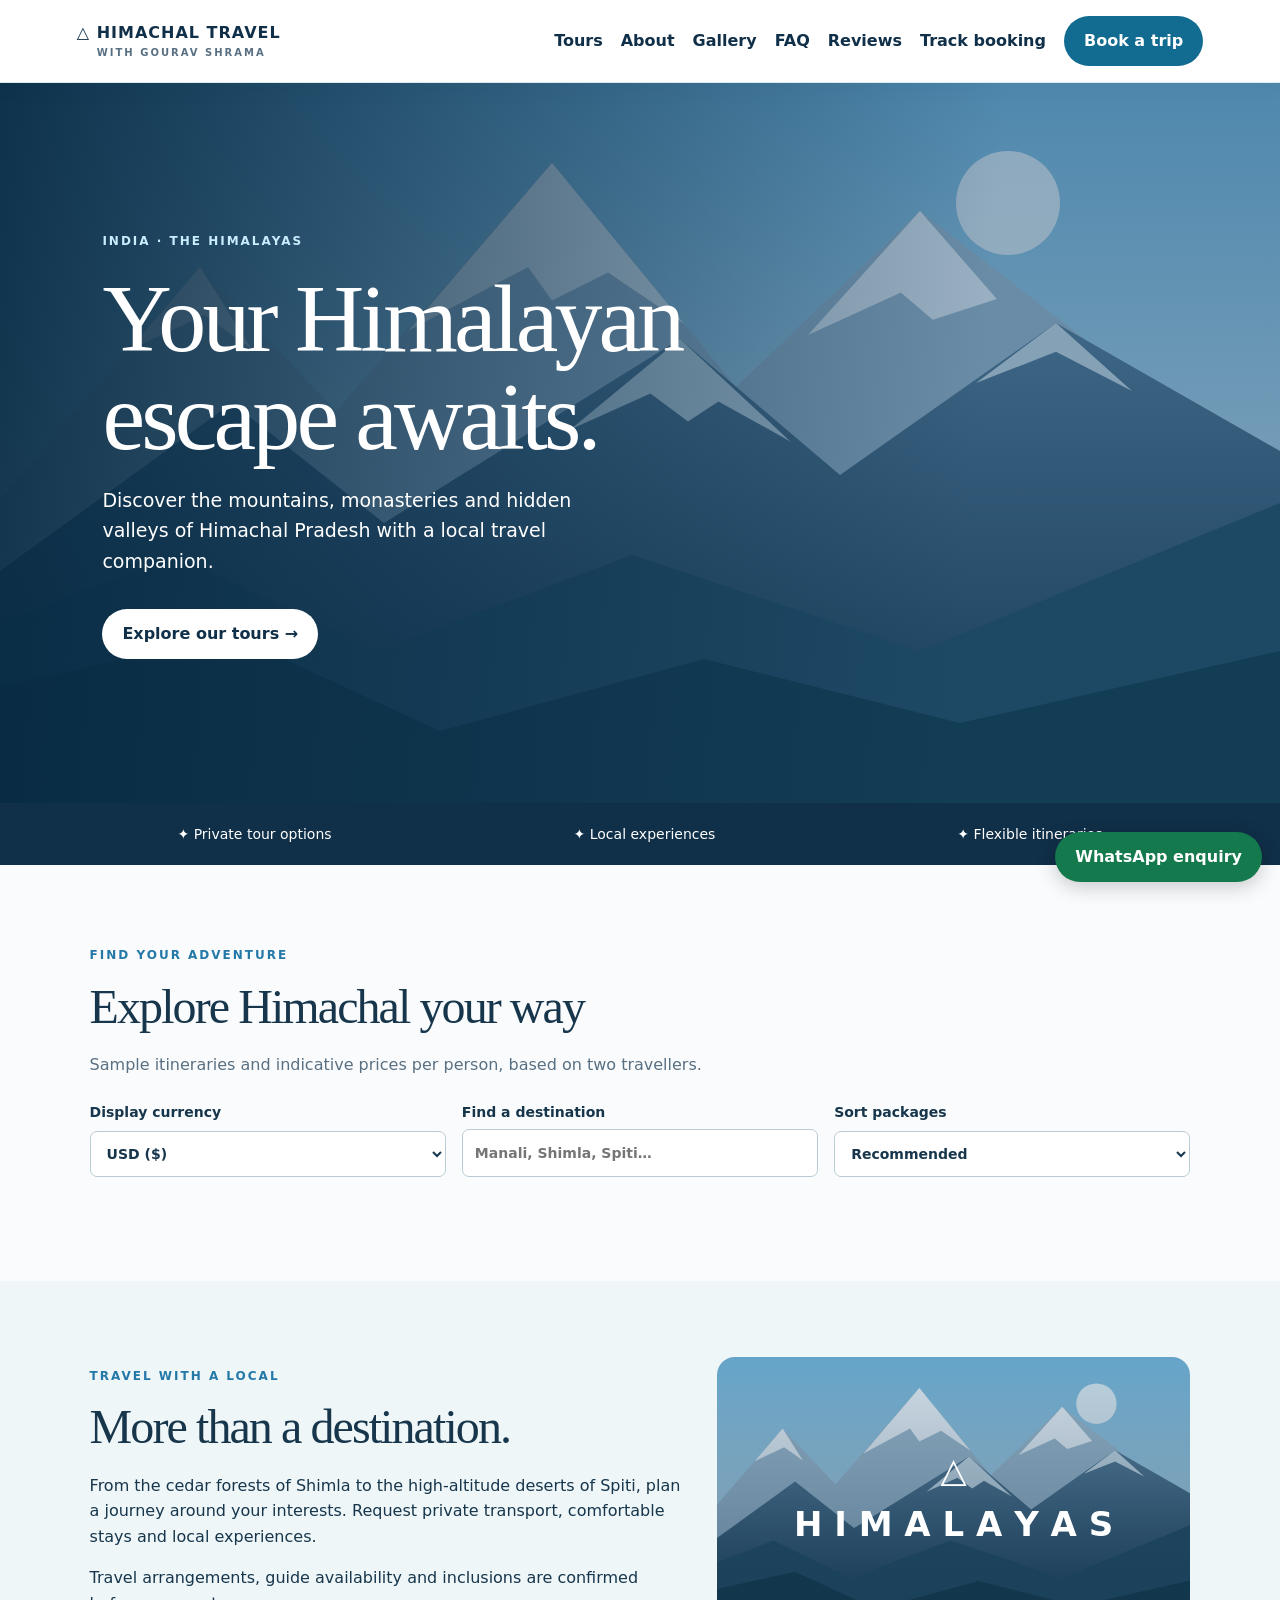
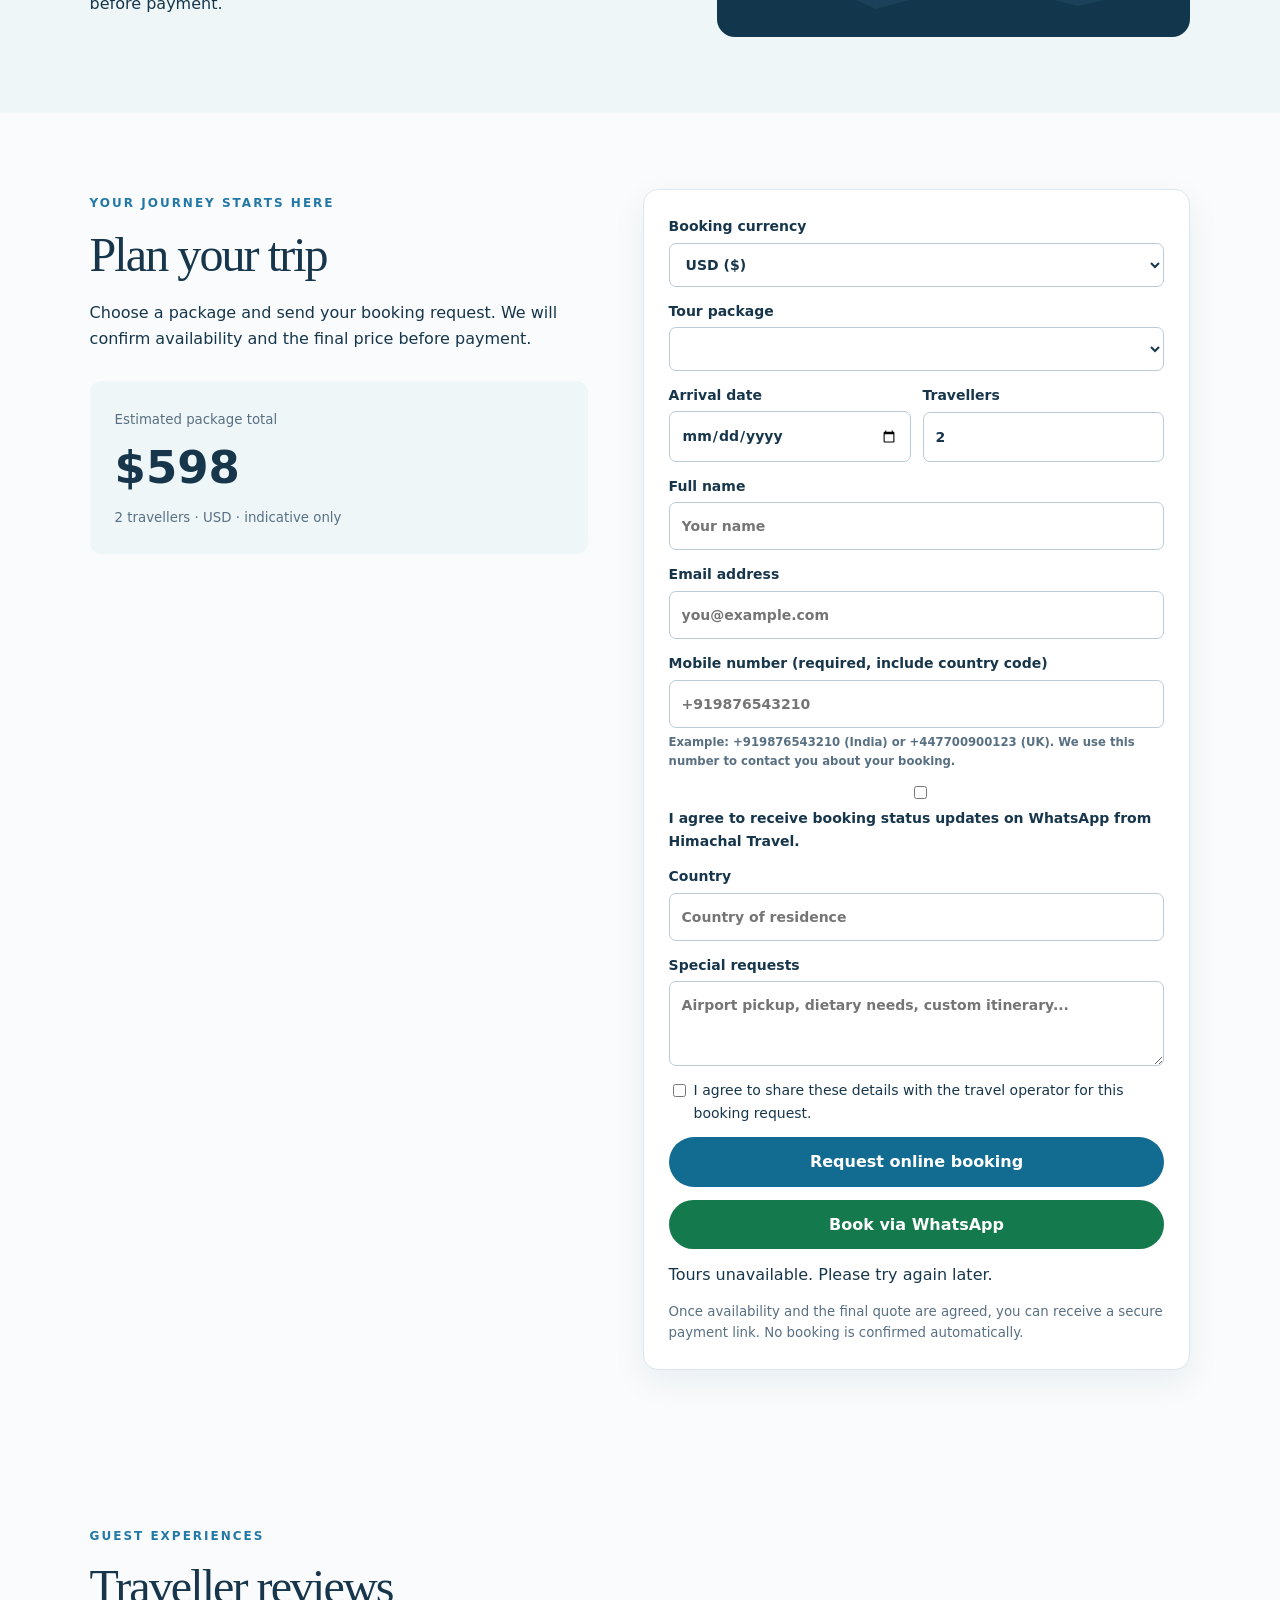
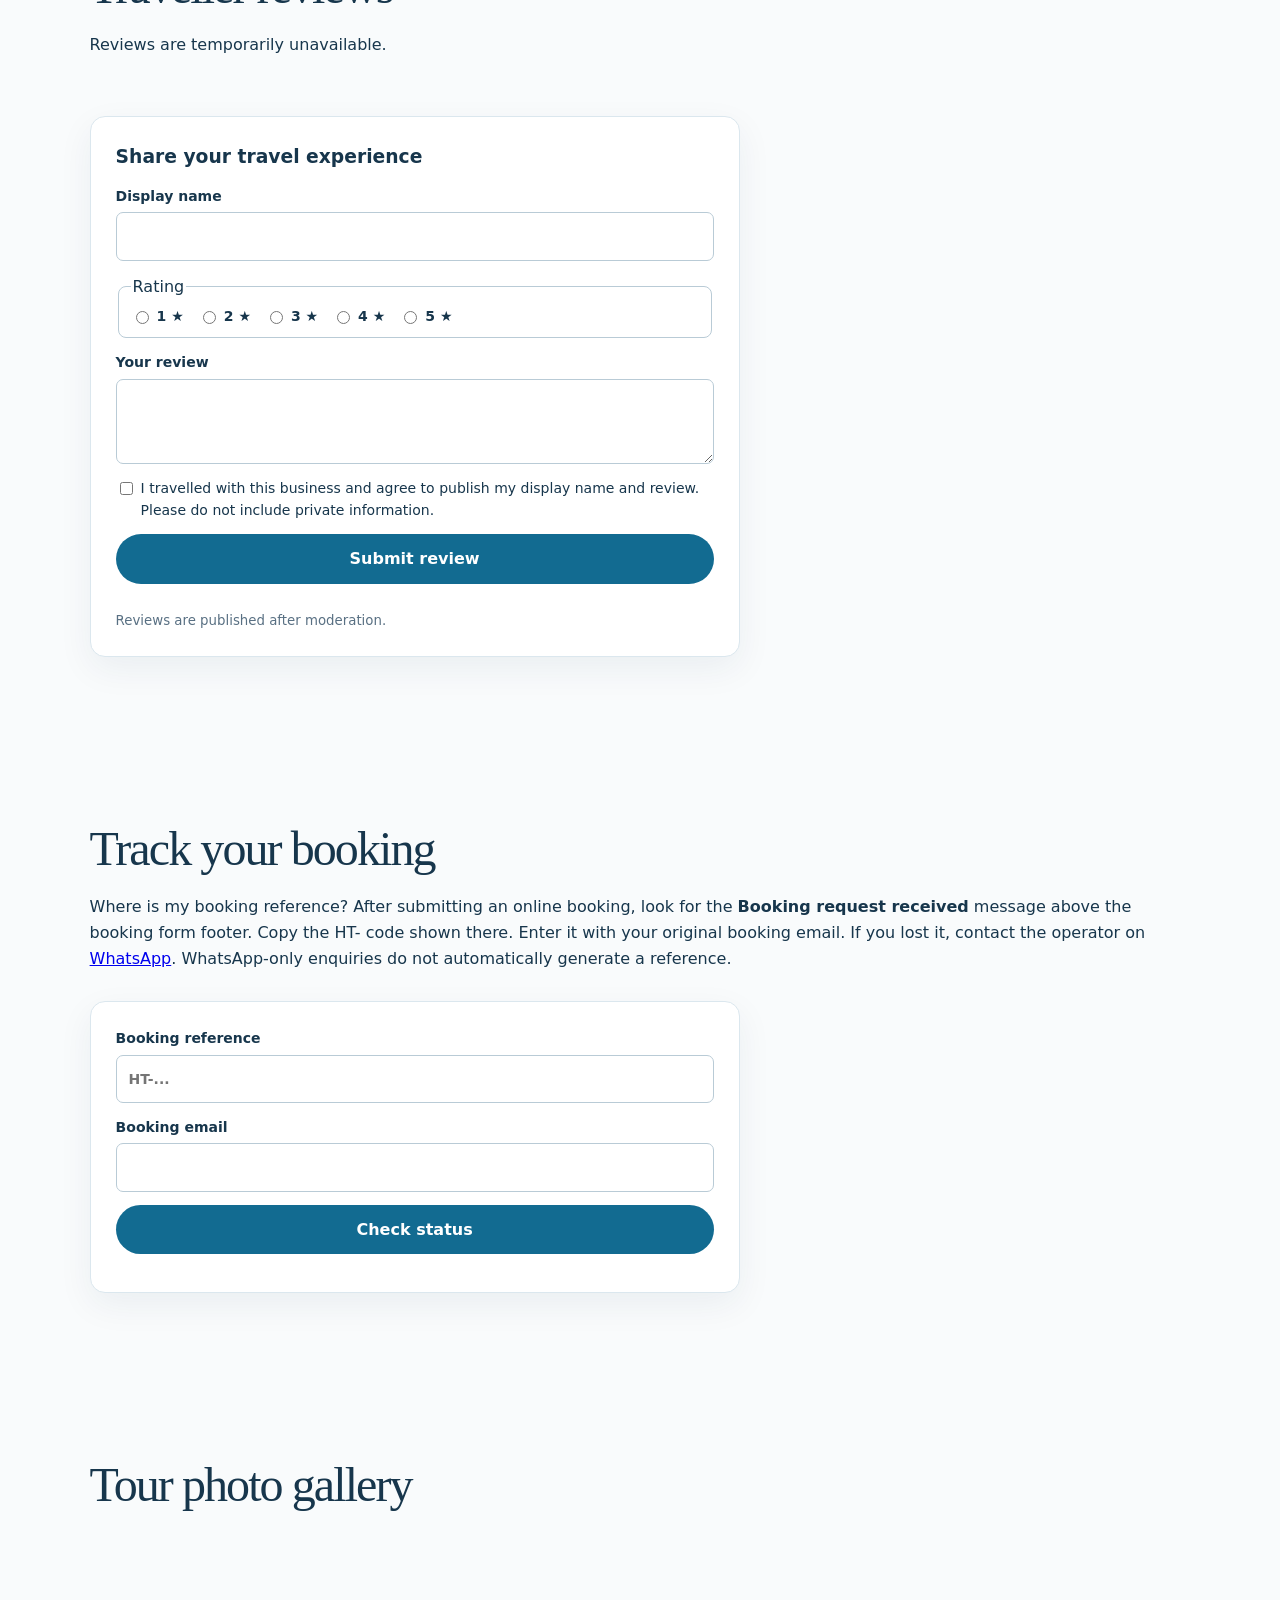
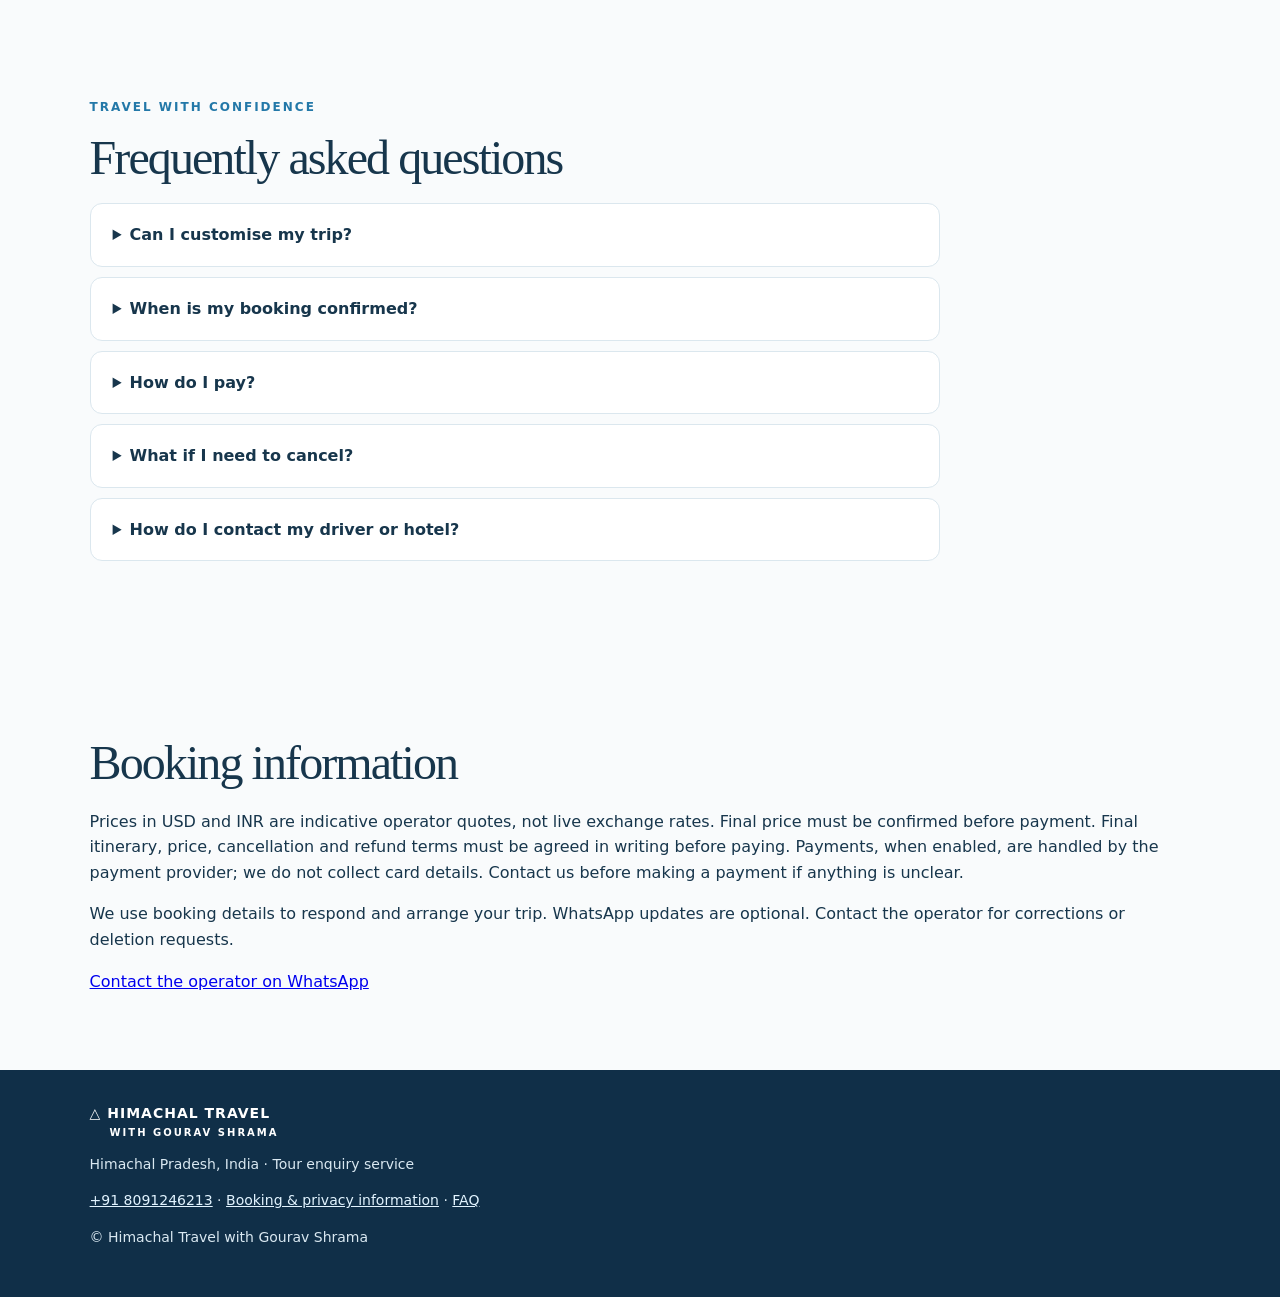
==== commit 87433235: "Add files via upload" ====
--- a/himachal-travel-updated/index.html
+++ b/himachal-travel-updated/index.html
@@ -1 +1 @@
-<!doctype html><html lang="en"><head><meta name="google-site-verification" content="g4-q1hpAnhOGBbg5wOtM6oH7bX7Vx7xSUIx_W6AOw4U" /><meta charset="utf-8"><meta name="viewport" content="width=device-width,initial-scale=1"><meta name="description" content="Plan a private Himachal Pradesh tour to Manali, Shimla, Spiti and Dharamshala. Request a custom itinerary and track your booking."><link rel="canonical" href="https://himachal-travel.onrender.com/"><meta property="og:type" content="website"><meta property="og:title" content="Himachal Travel with Gourav Shrama | Private Himalayan Tours"><meta property="og:description" content="Explore private tours, request a tailored itinerary and track your booking."><meta property="og:url" content="https://himachal-travel.onrender.com/"><meta name="theme-color" content="#102f48"><title>Himachal Travel with Gourav Shrama</title><link rel="stylesheet" href="style.css"></head><body><header><a class="brand" href="#home">△ HIMACHAL TRAVEL <small>WITH GOURAV SHRAMA</small></a><nav aria-label="Main navigation"><a href="#tours">Tours</a><a href="#about">About</a><a href="#gallery">Gallery</a><a href="#faq">FAQ</a><a href="#reviews">Reviews</a><a href="#track">Track booking</a><a href="#booking" class="btn">Book a trip</a></nav></header><main><section class="hero" id="home"><div class="hero-content"><span class="eyebrow">INDIA · THE HIMALAYAS</span><h1>Your Himalayan<br>escape awaits.</h1><p>Discover the mountains, monasteries and hidden valleys of Himachal Pradesh with a local travel companion.</p><a class="btn" href="#tours">Explore our tours →</a></div></section><section class="strip"><span>✦ Private tour options</span><span>✦ Local experiences</span><span>✦ Flexible itineraries</span></section><section id="tours" class="section"><span class="eyebrow">FIND YOUR ADVENTURE</span><h2>Explore Himachal your way</h2><p class="muted">Sample itineraries and indicative prices per person, based on two travellers.</p><div class="tour-tools"><label>Find a destination<input id="tourSearch" type="search" placeholder="Manali, Shimla, Spiti…"></label><label>Sort packages<select id="tourSort"><option value="default">Recommended</option><option value="low">Price: low to high</option><option value="high">Price: high to low</option></select></label></div><div id="cards" class="cards"></div></section><section id="about" class="about section"><div><span class="eyebrow">TRAVEL WITH A LOCAL</span><h2>More than a destination.</h2><p>From the cedar forests of Shimla to the high-altitude deserts of Spiti, plan a journey around your interests. Request private transport, comfortable stays and local experiences.</p><p>Travel arrangements, guide availability and inclusions are confirmed before payment.</p></div><div class="mountain-art" aria-hidden="true">△<br>H I M A L A Y A S</div></section><section id="booking" class="section booking"><div><span class="eyebrow">YOUR JOURNEY STARTS HERE</span><h2>Plan your trip</h2><p>Choose a package and send your booking request. We will confirm availability and the final price before payment.</p><div class="estimate"><small>Estimated package total</small><strong id="total">$598</strong><small id="summary">2 travellers · USD · indicative only</small></div></div><form id="bookingForm"><label>Tour package<select id="tour" name="tour" required></select></label><div class="pair"><label>Arrival date<input type="date" name="date" id="date" required></label><label>Travellers<input type="number" id="people" name="people" min="1" max="20" value="2" required></label></div><label>Full name<input name="name" autocomplete="name" required maxlength="100" placeholder="Your name"></label><label>Email address<input type="email" name="email" autocomplete="email" required placeholder="you@example.com"></label><label>Mobile number (required, include country code)<input type="tel" name="phone" autocomplete="tel" required maxlength="16" title="Enter + followed by country code and mobile number, without spaces" placeholder="+919876543210" pattern="\+[1-9][0-9]{7,14}"><small>Example: +919876543210 (India) or +447700900123 (UK). We use this number to contact you about your booking.</small></label><label><input type="checkbox" name="wa_opt_in"> I agree to receive booking status updates on WhatsApp from Himachal Travel.</label><label>Country<input name="country" autocomplete="country-name" required maxlength="100" placeholder="Country of residence"></label><label>Special requests<textarea name="notes" maxlength="1000" placeholder="Airport pickup, dietary needs, custom itinerary..."></textarea></label><label class="consent"><input type="checkbox" required> I agree to share these details with the travel operator for this booking request.</label><button class="btn" type="submit">Request online booking</button><button class="btn whatsapp" type="button" id="wa">Book via WhatsApp</button><p id="status" role="status"></p><div id="bookingReference" class="confirmation" hidden><h3>Booking request received</h3><p>Your booking reference is:</p><strong id="referenceValue" class="ref-code"></strong><button type="button" class="btn" id="copyReference">Copy booking reference</button><p>Save this reference or take a screenshot now. To check your booking, use this reference and the same email address you entered above. Your request is pending until the operator confirms it. No payment taken.</p><a href="#track">Track your booking →</a></div><small>Once availability and the final quote are agreed, you can receive a secure payment link. No booking is confirmed automatically.</small></form></section><section class="section" id="reviews"><span class="eyebrow">GUEST EXPERIENCES</span><h2>Traveller reviews</h2><p id="reviewSummary" aria-live="polite">Loading reviews…</p><div id="reviewList" class="cards"></div><form id="reviewForm" class="review-form"><h3>Share your travel experience</h3><label>Display name<input name="name" maxlength="80" required></label><fieldset><legend>Rating</legend><div class="rating-options"><label><input type="radio" name="rating" value="1" required> 1 ★</label><label><input type="radio" name="rating" value="2" required> 2 ★</label><label><input type="radio" name="rating" value="3" required> 3 ★</label><label><input type="radio" name="rating" value="4" required> 4 ★</label><label><input type="radio" name="rating" value="5" required> 5 ★</label></div></fieldset><label>Your review<textarea name="body" minlength="10" maxlength="1500" required></textarea></label><div hidden><label>Website<input name="website" tabindex="-1" autocomplete="off"></label></div><label class="consent"><input type="checkbox" name="consent" required> I travelled with this business and agree to publish my display name and review. Please do not include private information.</label><button class="btn">Submit review</button><p id="reviewStatus" role="status"></p><small>Reviews are published after moderation.</small></form></section><section class="section" id="track"><h2>Track your booking</h2><p>Where is my booking reference? After submitting an online booking, look for the <strong>Booking request received</strong> message above the booking form footer. Copy the HT- code shown there. Enter it with your original booking email. If you lost it, contact the operator on <a href="https://wa.me/918091246213">WhatsApp</a>. WhatsApp-only enquiries do not automatically generate a reference.</p><form id="trackForm" class="review-form"><label>Booking reference<input name="id" required maxlength="30" placeholder="HT-..." ></label><label>Booking email<input name="email" type="email" required maxlength="254"></label><button class="btn">Check status</button><div id="trackResult" aria-live="polite"></div></form></section><section class="section" id="gallery"><h2>Tour photo gallery</h2><div class="cards" id="galleryPhotos"></div></section><section class="section" id="faq"><span class="eyebrow">TRAVEL WITH CONFIDENCE</span><h2>Frequently asked questions</h2><div class="faq"><details><summary>Can I customise my trip?</summary><p>Yes. Share your preferred destinations, dates and budget in Special requests. We will discuss a tailored itinerary before confirmation.</p></details><details><summary>When is my booking confirmed?</summary><p>After the operator checks availability and accepts your request. Save your booking reference and check Track booking using your original email.</p></details><details><summary>How do I pay?</summary><p>After agreeing the final quote and terms, use the secure payment link if available. Never share your card details in chat.</p></details><details><summary>What if I need to cancel?</summary><p>Contact the operator. Cancellation and refund terms must be agreed in writing before payment.</p></details><details><summary>How do I contact my driver or hotel?</summary><p>Once the operator adds travel details, confirmed guests can find them in Track booking and download a confirmation PDF.</p></details></div></section><section class="section" id="policies"><h2>Booking information</h2><p>Prices shown in USD are estimates. Final itinerary, price, cancellation and refund terms must be agreed in writing before paying. Payments, when enabled, are handled by the payment provider; we do not collect card details. Contact us before making a payment if anything is unclear.</p><p>We use booking details to respond and arrange your trip. WhatsApp updates are optional. Contact the operator for corrections or deletion requests.</p><a href="https://wa.me/918091246213">Contact the operator on WhatsApp</a></section></main><a class="floating-contact" href="https://wa.me/918091246213" aria-label="Contact tour operator on WhatsApp">WhatsApp enquiry</a><footer><div class="brand">△ HIMACHAL TRAVEL <small>WITH GOURAV SHRAMA</small></div><p>Himachal Pradesh, India · Tour enquiry service</p><p><a href="tel:+918091246213">+91 8091246213</a> · <a href="#policies">Booking & privacy information</a> · <a href="#faq">FAQ</a></p><p>© <span id="year"></span> Himachal Travel with Gourav Shrama</p></footer><dialog id="details"><button id="close" aria-label="Close">×</button><div id="detailContent"></div><button class="btn" id="choose">Choose this tour</button></dialog><script src="app.js"></script><script src="extras.js"></script><script src="pro.js" defer></script></body></html>
+<!doctype html><html lang="en"><head><meta name="google-site-verification" content="g4-q1hpAnhOGBbg5wOtM6oH7bX7Vx7xSUIx_W6AOw4U" /><meta charset="utf-8"><meta name="viewport" content="width=device-width,initial-scale=1"><meta name="description" content="Plan a private Himachal Pradesh tour to Manali, Shimla, Spiti and Dharamshala. Request a custom itinerary and track your booking."><link rel="canonical" href="https://himachal-travel.onrender.com/"><meta property="og:type" content="website"><meta property="og:title" content="Himachal Travel with Gourav Shrama | Private Himalayan Tours"><meta property="og:description" content="Explore private tours, request a tailored itinerary and track your booking."><meta property="og:url" content="https://himachal-travel.onrender.com/"><meta name="theme-color" content="#102f48"><title>Himachal Travel with Gourav Shrama</title><link rel="stylesheet" href="style.css"></head><body><header><a class="brand" href="#home">△ HIMACHAL TRAVEL <small>WITH GOURAV SHRAMA</small></a><nav aria-label="Main navigation"><a href="#tours">Tours</a><a href="#about">About</a><a href="#gallery">Gallery</a><a href="#faq">FAQ</a><a href="#reviews">Reviews</a><a href="#track">Track booking</a><a href="#booking" class="btn">Book a trip</a></nav></header><main><section class="hero" id="home"><div class="hero-content"><span class="eyebrow">INDIA · THE HIMALAYAS</span><h1>Your Himalayan<br>escape awaits.</h1><p>Discover the mountains, monasteries and hidden valleys of Himachal Pradesh with a local travel companion.</p><a class="btn" href="#tours">Explore our tours →</a></div></section><section class="strip"><span>✦ Private tour options</span><span>✦ Local experiences</span><span>✦ Flexible itineraries</span></section><section id="tours" class="section"><span class="eyebrow">FIND YOUR ADVENTURE</span><h2>Explore Himachal your way</h2><p class="muted">Sample itineraries and indicative prices per person, based on two travellers.</p><div class="tour-tools"><label>Display currency<select id="displayCurrency"><option value="USD">USD ($)</option><option value="INR">INR (₹)</option></select></label><label>Find a destination<input id="tourSearch" type="search" placeholder="Manali, Shimla, Spiti…"></label><label>Sort packages<select id="tourSort"><option value="default">Recommended</option><option value="low">Price: low to high</option><option value="high">Price: high to low</option></select></label></div><div id="cards" class="cards"></div></section><section id="about" class="about section"><div><span class="eyebrow">TRAVEL WITH A LOCAL</span><h2>More than a destination.</h2><p>From the cedar forests of Shimla to the high-altitude deserts of Spiti, plan a journey around your interests. Request private transport, comfortable stays and local experiences.</p><p>Travel arrangements, guide availability and inclusions are confirmed before payment.</p></div><div class="mountain-art" aria-hidden="true">△<br>H I M A L A Y A S</div></section><section id="booking" class="section booking"><div><span class="eyebrow">YOUR JOURNEY STARTS HERE</span><h2>Plan your trip</h2><p>Choose a package and send your booking request. We will confirm availability and the final price before payment.</p><div class="estimate"><small>Estimated package total</small><strong id="total">$598</strong><small id="summary">2 travellers · USD · indicative only</small></div></div><form id="bookingForm"><label>Booking currency<select id="bookingCurrency" name="currency"><option value="USD">USD ($)</option><option value="INR">INR (₹)</option></select></label><label>Tour package<select id="tour" name="tour" required></select></label><div class="pair"><label>Arrival date<input type="date" name="date" id="date" required></label><label>Travellers<input type="number" id="people" name="people" min="1" max="20" value="2" required></label></div><label>Full name<input name="name" autocomplete="name" required maxlength="100" placeholder="Your name"></label><label>Email address<input type="email" name="email" autocomplete="email" required placeholder="you@example.com"></label><label>Mobile number (required, include country code)<input type="tel" name="phone" autocomplete="tel" required maxlength="16" title="Enter + followed by country code and mobile number, without spaces" placeholder="+919876543210" pattern="\+[1-9][0-9]{7,14}"><small>Example: +919876543210 (India) or +447700900123 (UK). We use this number to contact you about your booking.</small></label><label><input type="checkbox" name="wa_opt_in"> I agree to receive booking status updates on WhatsApp from Himachal Travel.</label><label>Country<input name="country" autocomplete="country-name" required maxlength="100" placeholder="Country of residence"></label><label>Special requests<textarea name="notes" maxlength="1000" placeholder="Airport pickup, dietary needs, custom itinerary..."></textarea></label><label class="consent"><input type="checkbox" required> I agree to share these details with the travel operator for this booking request.</label><button class="btn" type="submit">Request online booking</button><button class="btn whatsapp" type="button" id="wa">Book via WhatsApp</button><p id="status" role="status"></p><div id="bookingReference" class="confirmation" hidden><h3>Booking request received</h3><p>Your booking reference is:</p><strong id="referenceValue" class="ref-code"></strong><button type="button" class="btn" id="copyReference">Copy booking reference</button><p>Save this reference or take a screenshot now. To check your booking, use this reference and the same email address you entered above. Your request is pending until the operator confirms it. No payment taken.</p><a href="#track">Track your booking →</a></div><small>Once availability and the final quote are agreed, you can receive a secure payment link. No booking is confirmed automatically.</small></form></section><section class="section" id="reviews"><span class="eyebrow">GUEST EXPERIENCES</span><h2>Traveller reviews</h2><p id="reviewSummary" aria-live="polite">Loading reviews…</p><div id="reviewList" class="cards"></div><form id="reviewForm" class="review-form"><h3>Share your travel experience</h3><label>Display name<input name="name" maxlength="80" required></label><fieldset><legend>Rating</legend><div class="rating-options"><label><input type="radio" name="rating" value="1" required> 1 ★</label><label><input type="radio" name="rating" value="2" required> 2 ★</label><label><input type="radio" name="rating" value="3" required> 3 ★</label><label><input type="radio" name="rating" value="4" required> 4 ★</label><label><input type="radio" name="rating" value="5" required> 5 ★</label></div></fieldset><label>Your review<textarea name="body" minlength="10" maxlength="1500" required></textarea></label><div hidden><label>Website<input name="website" tabindex="-1" autocomplete="off"></label></div><label class="consent"><input type="checkbox" name="consent" required> I travelled with this business and agree to publish my display name and review. Please do not include private information.</label><button class="btn">Submit review</button><p id="reviewStatus" role="status"></p><small>Reviews are published after moderation.</small></form></section><section class="section" id="track"><h2>Track your booking</h2><p>Where is my booking reference? After submitting an online booking, look for the <strong>Booking request received</strong> message above the booking form footer. Copy the HT- code shown there. Enter it with your original booking email. If you lost it, contact the operator on <a href="https://wa.me/918091246213">WhatsApp</a>. WhatsApp-only enquiries do not automatically generate a reference.</p><form id="trackForm" class="review-form"><label>Booking reference<input name="id" required maxlength="30" placeholder="HT-..." ></label><label>Booking email<input name="email" type="email" required maxlength="254"></label><button class="btn">Check status</button><div id="trackResult" aria-live="polite"></div></form></section><section class="section" id="gallery"><h2>Tour photo gallery</h2><div class="cards" id="galleryPhotos"></div></section><section class="section" id="faq"><span class="eyebrow">TRAVEL WITH CONFIDENCE</span><h2>Frequently asked questions</h2><div class="faq"><details><summary>Can I customise my trip?</summary><p>Yes. Share your preferred destinations, dates and budget in Special requests. We will discuss a tailored itinerary before confirmation.</p></details><details><summary>When is my booking confirmed?</summary><p>After the operator checks availability and accepts your request. Save your booking reference and check Track booking using your original email.</p></details><details><summary>How do I pay?</summary><p>After agreeing the final quote and terms, use the secure payment link if available. Never share your card details in chat.</p></details><details><summary>What if I need to cancel?</summary><p>Contact the operator. Cancellation and refund terms must be agreed in writing before payment.</p></details><details><summary>How do I contact my driver or hotel?</summary><p>Once the operator adds travel details, confirmed guests can find them in Track booking and download a confirmation PDF.</p></details></div></section><section class="section" id="policies"><h2>Booking information</h2><p>Prices in USD and INR are indicative operator quotes, not live exchange rates. Final price must be confirmed before payment. Final itinerary, price, cancellation and refund terms must be agreed in writing before paying. Payments, when enabled, are handled by the payment provider; we do not collect card details. Contact us before making a payment if anything is unclear.</p><p>We use booking details to respond and arrange your trip. WhatsApp updates are optional. Contact the operator for corrections or deletion requests.</p><a href="https://wa.me/918091246213">Contact the operator on WhatsApp</a></section></main><a class="floating-contact" href="https://wa.me/918091246213" aria-label="Contact tour operator on WhatsApp">WhatsApp enquiry</a><footer><div class="brand">△ HIMACHAL TRAVEL <small>WITH GOURAV SHRAMA</small></div><p>Himachal Pradesh, India · Tour enquiry service</p><p><a href="tel:+918091246213">+91 8091246213</a> · <a href="#policies">Booking & privacy information</a> · <a href="#faq">FAQ</a></p><p>© <span id="year"></span> Himachal Travel with Gourav Shrama</p></footer><dialog id="details"><button id="close" aria-label="Close">×</button><div id="detailContent"></div><button class="btn" id="choose">Choose this tour</button></dialog><script src="app.js"></script><script src="extras.js"></script><script src="pro.js" defer></script></body></html>
